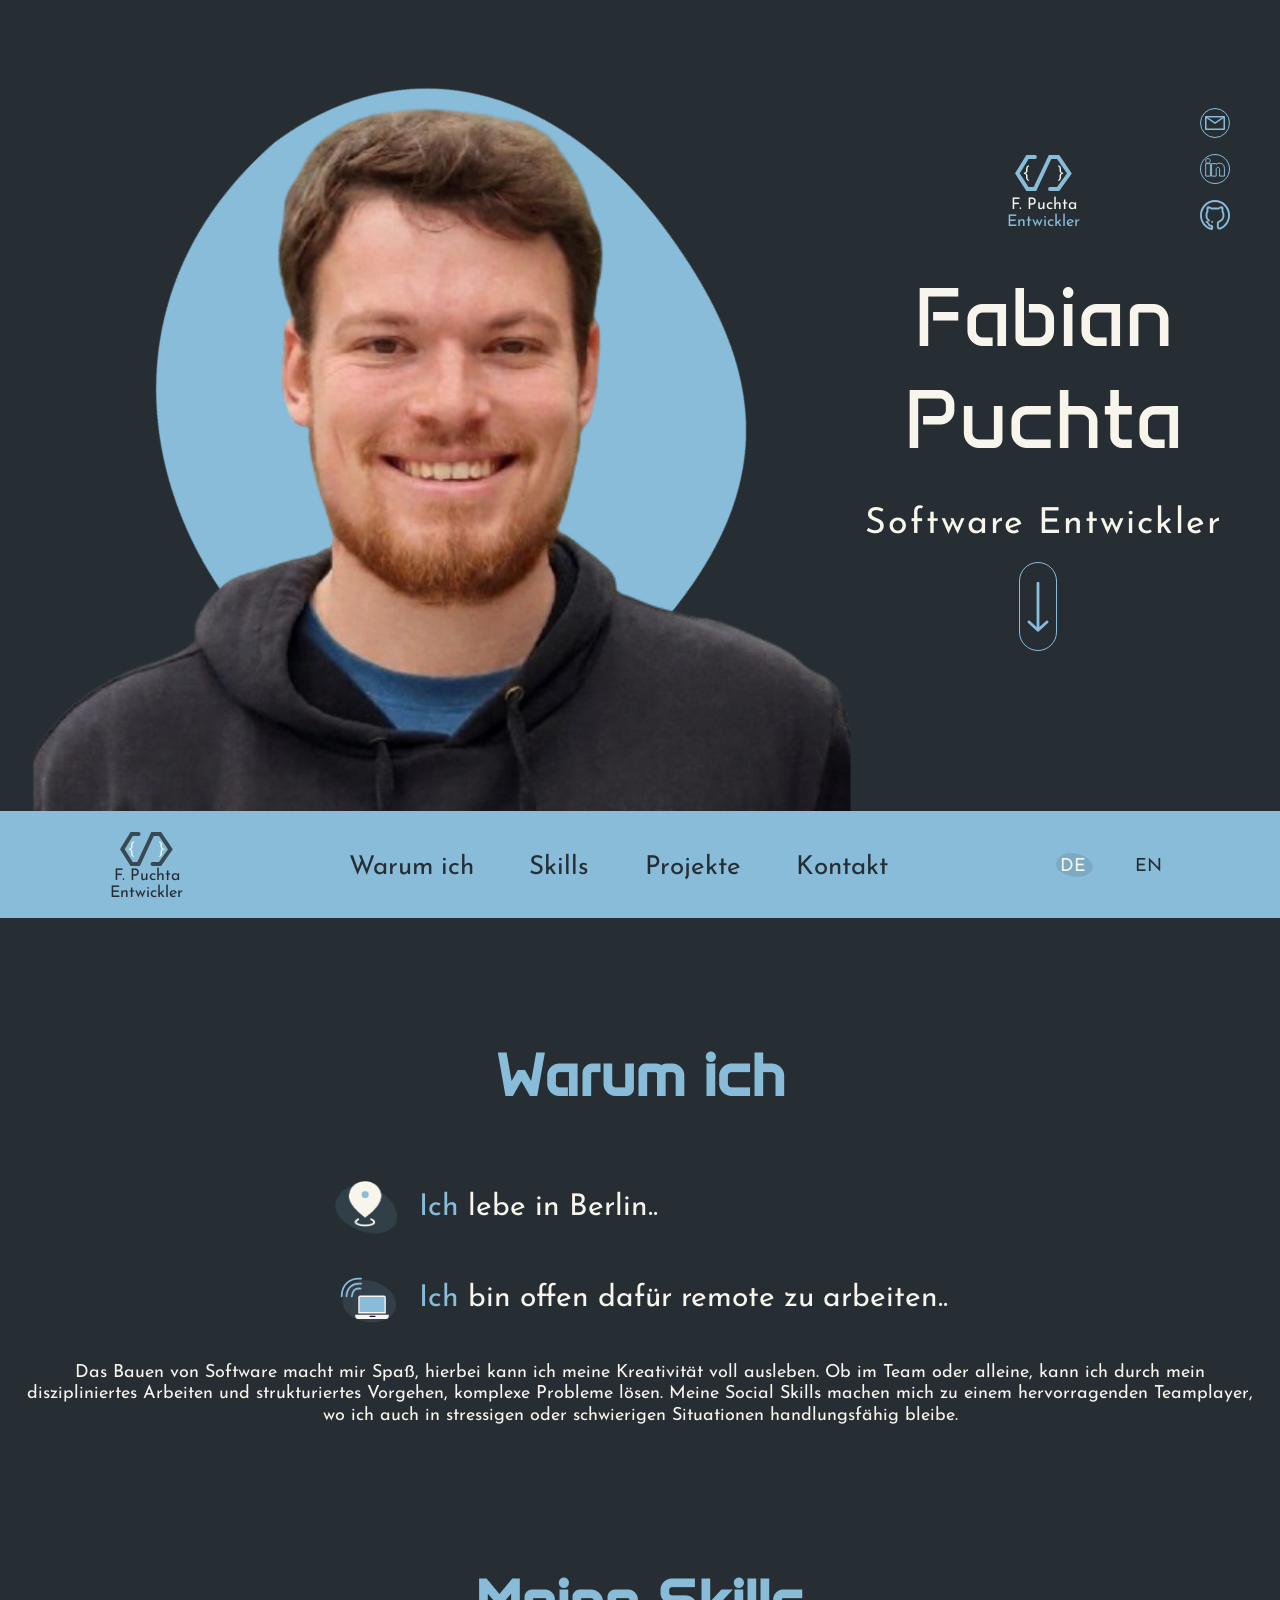
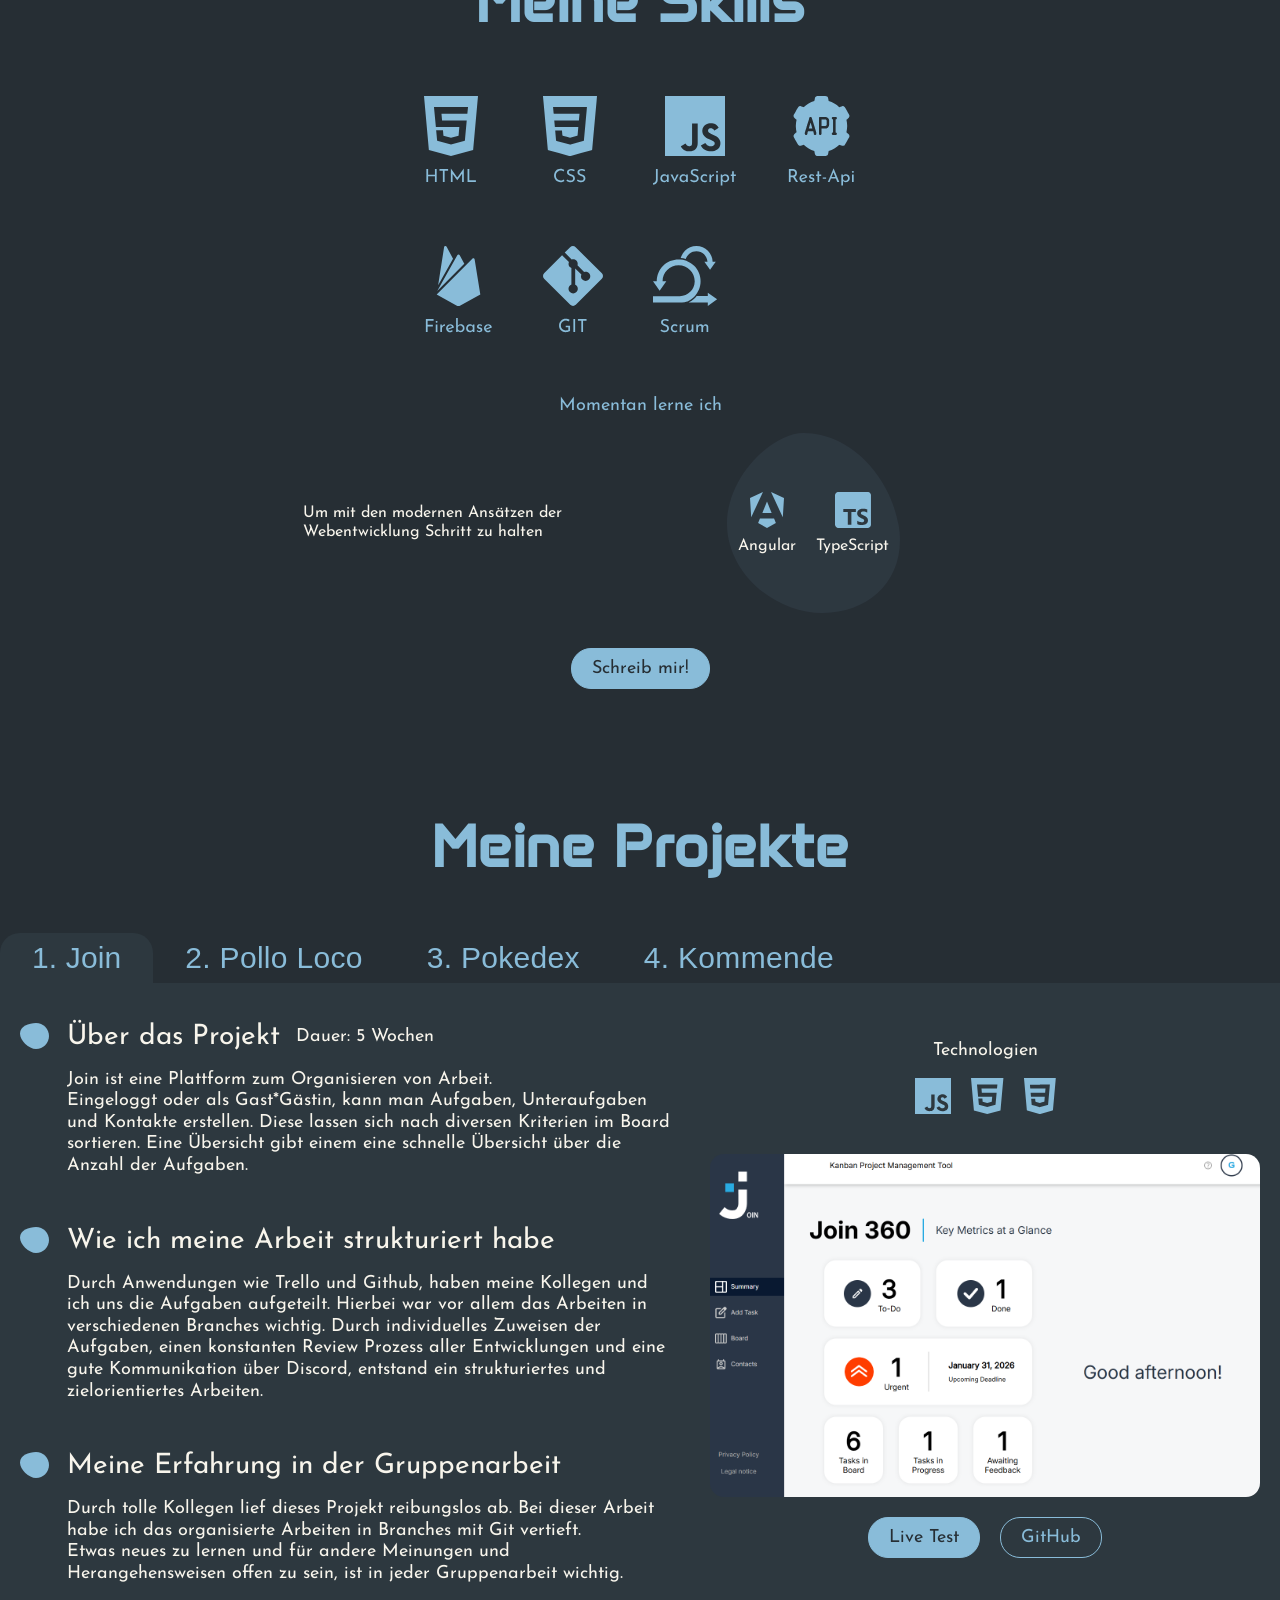
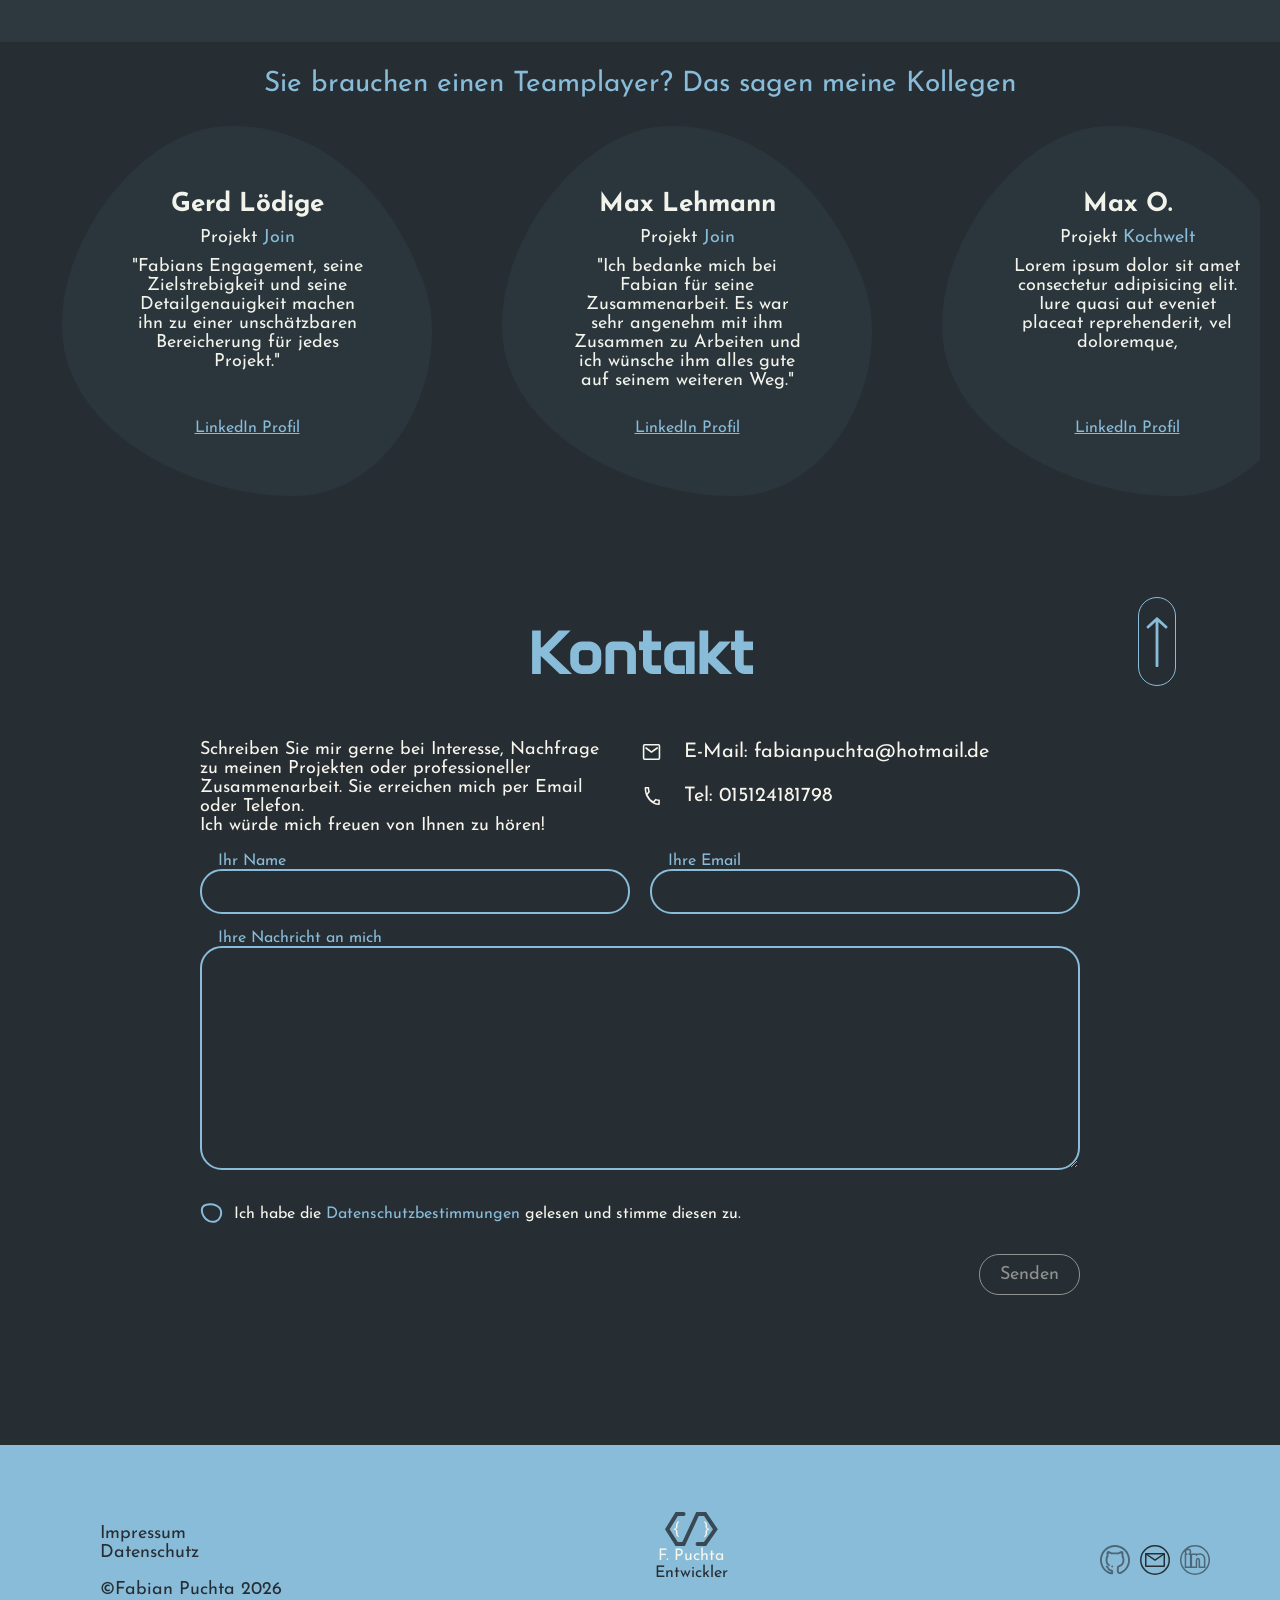
==== index.html @ 05b74f38 "feat: added aria attributes and writings for all html files" ====
<!DOCTYPE html>
<html lang="de">

<head>
    <meta charset="UTF-8">
    <meta name="viewport" content="width=device-width, initial-scale=1.0">
    <title>Mein Portfolio</title>
    <link rel="icon" href="./assets/icons/logo/logoDarkBlue.svg" type="image/x-icon">
    <link rel="stylesheet" href="style.css">
    <link rel="stylesheet" href="./styles/fonts.css">
    <link rel="stylesheet" href="./styles/hero_section.css">
    <link rel="stylesheet" href="./styles/standard.css">
    <link rel="stylesheet" href="./styles/content_section.css">
    <link rel="stylesheet" href="./styles/contact.css">
    <link rel="stylesheet" href="./styles/burger_menu.css">
    <link rel="stylesheet" href="./styles/responsive.css">
</head>

<body>
    <div class="wrapper-hero-section">
        <section id="hero" class="hero">
            <div class="header-resp d-none">
                <div class="logo-hero">
                    <div class="logo-hero-icon">
                        <img src="./assets/icons/logo/logoHover.svg" class="logo-hover" alt="logo icon">
                        <img src="./assets/icons/logo/logoLightBlue.svg" class="logo-default" alt="logo icon">
                    </div>
                    <p class="name">F. Puchta</p>
                    <p>Entwickler</p>
                </div>
                <button onclick="toggleMenu(this)" class="menu-button" aria-label="Navigation menu" aria-expanded="false" aria-controls="nav-menu">
                    <span class="burger-icon">
                        <span class="burger-line burger-line--top"></span>
                        <span class="burger-line burger-line--middle"></span>
                        <span class="burger-line burger-line--bottom"></span>
                    </span>
                </button>
            </div>
            <div class="main-image-container">
                <div class="nav-menu-container" id="nav-menu">
                    <img src="./assets/img/respMenuBck.svg" alt="responsive menu background image">
                    <div class="resp-menu-content">
                        <a href="#aboutSection">Warum ich</a>
                        <a href="#skillSection">Skills</a>
                        <a href="#projectSection">Projekte</a>
                        <a href="#contactSection">Kontakt</a>
                        <div class="navbar-language">
                            <p>DE</p>
                            <a href="./html/english/english_main.html">EN</a>
                        </div>
                    </div>
                </div>
                <img src="./assets/img/heroBackgroundHover.png" class="img-background-hover"
                    alt="background in hover state">
                <img src="./assets/img/heroBackground.png" class="img-background-default"
                    alt="background in default state">
                <img src="./assets/img//profil.png" class="profil-img" alt="photo of fabian puchta">
            </div>
            <div class="info-hero-section">
                <div class="social-media-wrapper">
                    <div class="social-media"></div>
                    <div class="logo-hero">
                        <div class="logo-hero-icon">
                            <img src="./assets/icons/logo/logoHover.svg" class="logo-hover" alt="logo icon">
                            <img src="./assets/icons/logo/logoLightBlue.svg" class="logo-default" alt="logo icon">
                        </div>
                        <p class="name">F. Puchta</p>
                        <p>Entwickler</p>
                    </div>
                    <div class="social-media">
                        <a href="mailto:fabianpuchta@hotmail.de" target="_blank" rel="noopener noreferrer" aria-label="Email contact">
                            <img src="./assets/icons/social_media/emailBlue.svg" class="social-media-default"
                                alt="" aria-hidden="true">
                            <img src="./assets/icons/social_media/mailMediaHover.svg" class="social-media-hover"
                                alt="" aria-hidden="true">
                        </a>
                        <a href="https://www.linkedin.com/in/fabian-puchta-7ba7383b7/" target="_blank"
                            rel="noopener noreferrer" aria-label="LinkedIn profile">
                            <img src="./assets/icons/social_media/linkedIn.svg" class="social-media-default"
                                alt="" aria-hidden="true">
                            <img src="./assets/icons/social_media/linkedInHover.svg" class="social-media-hover"
                                alt="" aria-hidden="true">
                        </a>
                        <a href="https://github.com/FabianP95" target="_blank" rel="noopener noreferrer" aria-label="GitHub profile">
                            <img src="./assets/icons/social_media/github.svg" class="social-media-default"
                                alt="" aria-hidden="true">
                            <img src="./assets/icons/social_media/githubHover.svg" class="social-media-hover"
                                alt="" aria-hidden="true">
                        </a>
                    </div>
                </div>
                <div class="title">
                    <h1>Fabian Puchta</h1>
                    <p>Software Entwickler</p>
                </div>
                <div class="wrapper-arrow-down">
                    <a href="#aboutSection" class="swap-image">
                        <img src="./assets/icons/hero_section/arrowDownHover.svg" class="image-hover"
                            alt="arrow pointing downward in hovered state">
                        <img src="./assets/icons/hero_section/arrowDown.svg" class="image-default"
                            alt="arrow pointing downward">
                    </a>
                </div>
            </div>
        </section>
    </div>
    <div class="wrapper-navbar">
        <nav>
            <div class="navbar-logo">
                <div class="wrapper-logo-footer">
                    <img src="./assets/icons/logo/logoDarkBlue.svg" alt="logo">
                    <p class="name">F. Puchta</p>
                    <span>Entwickler</span>
                </div>
            </div>
            <div class="navbar-menu font-size-26">
                <a href="#aboutSection">Warum ich</a>
                <a href="#skillSection">Skills</a>
                <a href="#projectSection">Projekte</a>
                <a href="#contactSection">Kontakt</a>
            </div>
            <div class="navbar-language">
                <p>DE</p>
                <a href="./html/english/english_main.html">EN</a>
            </div>
        </nav>
    </div>
    <div class="content-wrapper">
        <section id="aboutSection" class="sub-section mrg-tp-section">
            <h2 class="content-headlines">Warum ich</h2>
            <div class="content-section-body">
                <div class="content-about-left">
                    <div class="info-left">
                        <img class="location-icon" src="./assets/icons/about_me/locationIcon.png" alt="location pin">
                        <img class="resp-location-icon" src="./assets/icons/about_me/locationResp.svg"
                            alt="location pin">
                        <p class="font-size-30">
                            <span class="color-writing-blue">Ich</span> lebe in Berlin..
                        </p>
                    </div>
                    <div class="info-left">
                        <img src="./assets/icons/about_me/remote.svg" alt=" laptop with wifi signal">
                        <p class="font-size-30">
                            <span class="color-writing-blue">Ich</span> bin offen dafür remote zu arbeiten..
                        </p>
                    </div>
                </div>
                <div class="content-about-right">
                    <p class="font-size-18 line-height">Das Bauen von Software macht mir Spaß, hierbei kann ich meine
                        Kreativität voll ausleben.
                        Ob im Team oder alleine, kann ich durch mein diszipliniertes Arbeiten und strukturiertes
                        Vorgehen, komplexe Probleme lösen.
                        Meine Social Skills machen mich zu einem hervorragenden Teamplayer, wo ich auch in stressigen
                        oder
                        schwierigen Situationen handlungsfähig bleibe.
                    </p>
                    <div class="write-me-btn">
                        <a href="#contactSection" class="btn font-size-18">Schreib mir</a>
                    </div>
                </div>
            </div>
        </section>
        <section id="skillSection" class="sub-section mrg-tp-section">
            <h2 class="content-headlines">Meine Skills</h2>
            <div class="content-section-body">
                <div class="content-skills-left">
                    <img class="skill-icon-big" src="./assets/icons/skills/htmlBig.svg" alt="icon for html">
                    <img class="skill-icon-big" src="./assets/icons/skills/cssBig.svg" alt="icon for css">
                    <img class="skill-icon-big" src="./assets/icons/skills/jsBig.svg" alt="icon for java script">
                    <img class="skill-icon-big" src="./assets/icons/skills/apiBig.svg" alt="icon for an API">
                    <img class="skill-icon-big" src="./assets/icons/skills/firebaseBig.svg"
                        alt="icon for firebase storage">
                    <img class="skill-icon-big" src="./assets/icons/skills/gitBig.svg" alt="icon for gitHub">
                    <img class="skill-icon-big" src="./assets/icons/skills/scrumBig.svg" alt="icon for scrum">
                    <img class="skill-icon-small" src="./assets/icons/skills/htmlSmall.svg" alt="icon for html">
                    <img class="skill-icon-small" src="./assets/icons/skills/cssSmall.svg" alt="icon for css">
                    <img class="skill-icon-small" src="./assets/icons/skills/jsSmall.svg" alt="icon for java script">
                    <img class="skill-icon-small" src="./assets/icons/skills/apiSmall.svg" alt="icon for an API">
                    <img class="skill-icon-small" src="./assets/icons/skills/firebaseSmall.svg"
                        alt="icon for firebase storage">
                    <img class="skill-icon-small" src="./assets/icons/skills/gitSmall.svg" alt="icon for gitHub">
                    <img class="skill-icon-small" src="./assets/icons/skills/scrumSmall.svg" alt="icon for scrum">
                </div>
                <div class="content-skills-right">
                    <p class="font-size-18">Momentan lerne ich</p>
                    <div class="skills-learning">
                        <div class="new-skill">
                            <img src="./assets/icons/skills/angularSmall.svg" alt="icon for an angular">
                            <p>Angular</p>
                        </div>
                        <div class="new-skill">
                            <img src="./assets/icons/skills/typeScriptSmall.svg" alt="icon for an typescript">
                            <p>TypeScript</p>
                        </div>
                    </div>
                    <p>Um mit den modernen Ansätzen der Webentwicklung Schritt zu halten
                    </p>
                </div>
                <div class="content-skills-resp">
                    <p class="font-size-18 color-writing-blue">Momentan lerne ich</p>
                    <div class="content-writing-resp">
                        <p class="div-space line-height">Um mit den modernen Ansätzen der Webentwicklung Schritt zu
                            halten</p>
                        <div class="div-space skills-icons-resp">
                            <div class="new-skill">
                                <img src="./assets/icons/skills/angularSmall.svg" alt="icon for an angular">
                                <p>Angular</p>
                            </div>
                            <div class="new-skill">
                                <img src="./assets/icons/skills/typeScriptSmall.svg" alt="icon for an typescript">
                                <p>TypeScript</p>
                            </div>
                        </div>
                    </div>
                </div>
                <div class="write-me-btn-resp">
                    <a href="#contactSection" class="btn-live font-size-18">Schreib mir!</a>
                </div>
            </div>
        </section>
    </div>
    <section id="projectSection" class="sub-section mrg-tp-section">
        <h2 class="content-headlines">Meine Projekte</h2>
        <nav class="nav-projects" role="tablist">
            <button class="tab active" role="tab" id="tab-join" aria-selected="true" aria-controls="panel-join" tabindex="0"><span class="color-writing-blue font-size-30 desktop-content">1.
                    Join</span>
                <span class="color-writing-blue font-size-30 resp-content">1. Projekt</span>
            </button>
            <button class="tab color-writing-blue font-size-30" role="tab" id="tab-pollo" aria-selected="false" aria-controls="panel-pollo" tabindex="-1"><span
                    class="color-writing-blue font-size-30 desktop-content">2. Pollo Loco</span>
                <span class="color-writing-blue font-size-30 resp-content">2. Projekt</span>
            </button>
            <button class="tab color-writing-blue font-size-30" role="tab" id="tab-pokedex" aria-selected="false" aria-controls="panel-pokedex" tabindex="-1"><span
                    class="color-writing-blue font-size-30 desktop-content">3. Pokedex</span>
                <span class="color-writing-blue font-size-30 resp-content">3. Projekt</span>
            </button>
            <button class="tab color-writing-blue font-size-30" role="tab" id="tab-future" aria-selected="false" aria-controls="panel-future" tabindex="-1"><span
                    class="color-writing-blue font-size-30 desktop-content">4. Kommende</span>
                <span class="color-writing-blue font-size-30 resp-content">4. Projekt</span>
            </button>
        </nav>
        <div id="projectsContainer" class="card">
            <div class="content-wrapper-projects">
                <div class="panel active" data-panel="0" role="tabpanel" id="panel-join" aria-labelledby="tab-join" aria-hidden="false">
                    <div class="project-btns-resp">
                        <a href="" class="btn-live" target="_blank" rel="noopener noreferrer">Live Test</a>
                        <a href="https://github.com/FabianP95/Join" class="btn" target="_blank"
                            rel="noopener noreferrer">GitHub</a>
                    </div>
                    <div class="pr-card-left">
                        <div class="pr-section">
                            <img src="./assets/icons/bulletPoint.svg" alt="bulletpoint graphic">
                            <div>
                                <h3 class="pr-title">
                                    Über das Projekt
                                    <span class="font-size-18 pr-duration">Dauer: 5 Wochen</span>
                                </h3>
                                <p class="font-size-18 line-height">
                                    Join ist eine Plattform zum Organisieren von Arbeit.<br>
                                    Eingeloggt oder als Gast*Gästin, kann man Aufgaben, Unteraufgaben und Kontakte
                                    erstellen. Diese lassen sich nach diversen Kriterien im Board sortieren.
                                    Eine Übersicht gibt einem eine schnelle Übersicht über die Anzahl der Aufgaben.
                                </p>
                            </div>
                        </div>
                        <div class="pr-section">
                            <img src="./assets/icons/bulletPoint.svg" alt="bulletpoint graphic">
                            <div>
                                <h3 class="pr-title">Wie ich meine Arbeit strukturiert habe</h3>
                                <p class="font-size-18 line-height">
                                    Durch Anwendungen wie Trello und Github, haben meine Kollegen und ich uns die
                                    Aufgaben aufgeteilt. Hierbei war vor allem das Arbeiten
                                    in verschiedenen Branches wichtig. Durch individuelles Zuweisen der Aufgaben, einen
                                    konstanten Review Prozess aller Entwicklungen und eine gute Kommunikation über
                                    Discord,
                                    entstand ein strukturiertes und zielorientiertes Arbeiten.
                                </p>
                            </div>
                        </div>
                        <div class="pr-section">
                            <img src="./assets/icons/bulletPoint.svg" alt="bulletpoint graphic">
                            <div>
                                <h3 class="pr-title">Meine Erfahrung in der Gruppenarbeit</h3>
                                <p class="font-size-18 line-height">
                                    Durch tolle Kollegen lief dieses Projekt reibungslos ab. Bei dieser Arbeit habe ich
                                    das organisierte Arbeiten in Branches mit Git vertieft. <br>
                                    Etwas neues zu lernen und für andere Meinungen und Herangehensweisen offen zu sein,
                                    ist in jeder Gruppenarbeit wichtig.
                                </p>
                            </div>
                        </div>
                    </div>
                    <div class="pr-right ">
                        <div class="sub-section pr-tech">
                            <p class="font-size-18">Technologien</p>
                            <div class="tech-icon-row">
                                <img src="./assets/icons/skills/jsSmall.svg" alt="javascript icon">
                                <img src="./assets/icons/skills/htmlSmall.svg" alt="html icon">
                                <img src="./assets/icons/skills/cssSmall.svg" alt="css icon">
                            </div>
                        </div>
                        <div class="pr-section">
                            <div class="pr-header-resp">
                                <h3 class="pr-title-resp">Join</h3>
                                <p>Technologien: HTML, CSS, JavaScript</p>
                                <p>Dauer: 5 Wochen</p>
                            </div>
                        </div>
                        <div class="screenshot-project">
                            <img src="./assets/img/joinScreen.png" alt="screenshot of the project 'join'">
                        </div>
                        <div class="project-btns">
                            <a href="" class="btn-live" target="_blank" rel="noopener noreferrer">Live Test</a>
                            <a href="https://github.com/FabianP95/Join" class="btn" target="_blank"
                                rel="noopener noreferrer">GitHub</a>
                        </div>
                    </div>
                </div>
                <div class="panel" data-panel="1" role="tabpanel" id="panel-pollo" aria-labelledby="tab-pollo" aria-hidden="true">
                    <div class="project-btns-resp">
                        <a href="" class="btn-live" target="_blank" rel="noopener noreferrer">Live Test</a>
                        <a href="https://github.com/FabianP95/el_pollo_loco" target="_blank" rel="noopener noreferrer"
                            class="btn">GitHub</a>
                    </div>
                    <div class="pr-card-left">
                        <div class="pr-section">
                            <img src="./assets/icons/bulletPoint.svg" alt="bulletpoint graphic">
                            <div>
                                <h3 class="pr-title">
                                    Über das Projekt
                                    <span class="font-size-18 pr-duration">Dauer: 3 Wochen</span>
                                </h3>
                                <p class="font-size-18 line-height">
                                    Ein klassisches Jump&Run Spiel.<br>
                                    Hierbei steuert man Pepe, kann Münzen und Flaschen einsammeln um Hühner zu
                                    bekämpfen.
                                    Am Ende des Levels wartet der Endboss auf einen.
                                </p>
                            </div>
                        </div>
                        <div class="pr-section">
                            <img src="./assets/icons/bulletPoint.svg" alt="bulletpoint graphic">
                            <div>
                                <h3 class="pr-title">Wie habe ich meine Arbeit organisiert</h3>
                                <p class="font-size-18 line-height">
                                    Durch eine überlegte Herangehensweise und das Unterteilen des Projekts nach
                                    einzelnen Bereichen, im Zusammenspiel mit aussagekräftigen Commits,
                                    gelang die Fertigstellung dieses Projekts.
                                </p>
                            </div>
                        </div>
                        <div class="pr-section">
                            <img src="./assets/icons/bulletPoint.svg" alt="bulletpoint graphic">
                            <div>
                                <h3 class="pr-title">Was habe ich gelernt</h3>
                                <p class="font-size-18 line-height">
                                    Die Neuheiten hierbei waren das Objekt orientierte Arbeiten mit Klassen in
                                    JavaScript und die Darstellung von Graphiken auf einem HTML Canvas.<br>
                                    Auch das umfängliche Arbeiten mit Intervallen war hierbei ein Fokus.
                                </p>
                            </div>
                        </div>
                    </div>
                    <div class="pr-right ">
                        <div class="sub-section pr-tech">
                            <p class="font-size-18">Technologien</p>
                            <div class="tech-icon-row">
                                <img src="./assets/icons/skills/htmlSmall.svg" alt="html icon">
                                <img src="./assets/icons/skills/jsSmall.svg" alt="javascript icon">
                                <img src="./assets/icons/skills/cssSmall.svg" alt="css icon">
                            </div>
                        </div>
                        <div class="pr-section">
                            <div class="pr-header-resp">
                                <h3 class="pr-title-resp">Pollo Loco</h3>
                                <p>Technologien: HTML, CSS, JavaScript</p>
                                <p>Dauer: 3 Wochen</p>
                            </div>
                        </div>
                        <div class="screenshot-project">
                            <img src="./assets/img/polloScreen.png" alt="screenshot of the project 'el pollo loco'">
                        </div>
                        <div class="project-btns">
                            <a href="" class="btn-live" target="_blank" rel="noopener noreferrer">Live Test</a>
                            <a href="https://github.com/FabianP95/el_pollo_loco" target="_blank"
                                rel="noopener noreferrer" class="btn">GitHub</a>
                        </div>
                    </div>
                </div>
                <div class="panel" data-panel="2" role="tabpanel" id="panel-pokedex" aria-labelledby="tab-pokedex" aria-hidden="true">
                    <div class="project-btns-resp">
                        <a href="" class="btn-live" target="_blank" rel="noopener noreferrer">Live Test</a>
                        <a href="https://github.com/FabianP95/pokedex" class="btn" target="_blank"
                            rel="noopener noreferrer">GitHub</a>
                    </div>
                    <div class="pr-card-left">
                        <div class="pr-section">
                            <img src="./assets/icons/bulletPoint.svg" alt="bulletpoint graphic">
                            <div>
                                <h3 class="pr-title">
                                    Über das Projekt
                                    <span class="font-size-18 pr-duration">Dauer: 4 Wochen</span>
                                </h3>
                                <p class="font-size-18 line-height">
                                    Pokedex ist die Darstellung aller Pokemon, nach der bekannten Vorlage aus den
                                    Spielen.<br>
                                    Hierbei werden die Pokemon mit Bild und verschiedenen Werten, sortiert nach ihrer
                                    Nummer, anhand einer Karte angezeigt.
                                    Dabei erlangt der Nutzer eine umfassende Übersicht zu jedem Pokemon.
                                </p>
                            </div>
                        </div>
                        <div class="pr-section">
                            <img src="./assets/icons/bulletPoint.svg" alt="bulletpoint graphic">
                            <div>
                                <h3 class="pr-title">Wie habe ich meine Arbeit organisiert</h3>
                                <p class="font-size-18 line-height">
                                    Mit Trello gelang mir hierbei die erfolgreiche Umsetzung dieses Projekts.
                                </p>
                            </div>
                        </div>
                        <div class="pr-section">
                            <img src="./assets/icons/bulletPoint.svg" alt="bulletpoint graphic">
                            <div>
                                <h3 class="pr-title">Was habe ich gelernt</h3>
                                <p class="font-size-18 line-height">
                                    Gelernt habe ich bei diesem Projekt den Umgang mit APIs und JSON Objekten.<br>
                                    Vertieft wurde zudem das Nutzen von HTML Templates zur Darstellung der Pokemon.
                                </p>
                            </div>
                        </div>
                    </div>
                    <div class="pr-right ">
                        <div class="sub-section pr-tech">
                            <p class="font-size-18">Technologien</p>
                            <div class="tech-icon-row">
                                <img src="./assets/icons/skills/htmlSmall.svg" alt="html icon">
                                <img src="./assets/icons/skills/cssSmall.svg" alt="css icon">
                                <img src="./assets/icons/skills/jsSmall.svg" alt="javascript icon">
                            </div>
                        </div>
                        <div class="pr-section">
                            <div class="pr-header-resp">
                                <h3 class="pr-title-resp">Pokedex</h3>
                                <p>Technologien: Firebase, CSS, JavaScript, HTML</p>
                                <p>Dauer: 4 Wochen</p>
                            </div>
                        </div>
                        <div class="screenshot-project">
                            <img src="./assets/img/pokeScreen.png" alt="screenshot of the project 'el pollo loco'">
                        </div>
                        <div class="project-btns">
                            <a href="" class="btn-live" target="_blank" rel="noopener noreferrer">Live Test</a>
                            <a href="https://github.com/FabianP95/pokedex" class="btn" target="_blank"
                                rel="noopener noreferrer">GitHub</a>
                        </div>
                    </div>
                </div>
                <div class="panel" data-panel="3" role="tabpanel" id="panel-future" aria-labelledby="tab-future" aria-hidden="true">
                    <div class="pr-card-left">
                        <div class="pr-section">
                            <img src="./assets/icons/bulletPoint.svg" alt="bulletpoint graphic">
                            <div>
                                <h3 class="pr-title">
                                    Über das Projekt
                                </h3>
                                <p class="font-size-18 line-height">
                                    In kommenden Projekten möchte ich meine Fähigkeiten in der Softwareentwicklung
                                    erweitern. Hierbei liegt mein Fokus auf dem Arbeiten und Entwickeln
                                    mit Angular und TypeScript.
                                </p>
                            </div>
                        </div>
                    </div>
                    <div class="pr-right ">
                        <div class="sub-section pr-tech">
                            <p class="font-size-18">Technologien</p>
                            <div class="tech-icon-row">
                                <img src="./assets/icons/skills/typeScriptSmall.svg" alt="typescript icon">
                                <img src="./assets/icons/skills/angularSmall.svg" alt="angular icon">
                            </div>
                        </div>
                        <div class="pr-section">
                            <div class="pr-header-resp">
                                <h3 class="pr-title-resp">Kommendes Projekt</h3>
                                <p>Technologien: TypeScript, Angular, HTML, CSS, JavaScript</p>
                            </div>
                        </div>
                        <div class="future-project">
                            <span>Demnächst...</span>
                        </div>
                    </div>
                </div>
            </div>
        </div>
    </section>
    <section class="sub-section mrg-tp-section content-wrapper">
        <div>
            <p class="team-title">Sie brauchen einen Teamplayer?<span class="team-title-sub"> Das sagen meine
                    Kollegen</span></p>
        </div>
        <div class="quote-section">
            <article class="single-quote">
                <h4 class="font-size-26 margin-team">Gerd Lödige</h4>
                <p class="font-size-18 margin-team">Projekt <span class="color-writing-blue font-size-18 ">Join</span>
                </p>
                <p class="font-size-18 margin-team">"Fabians Engagement, seine Zielstrebigkeit und seine
                    Detailgenauigkeit machen ihn zu einer unschätzbaren Bereicherung für jedes Projekt."</p>
                <a class="single-link margin-team-link" href="https://www.linkedin.com/in/gerd-l%C3%B6dige-4a08802a9/"
                    target="_blank" rel="noopener noreferrer">LinkedIn Profil</a>
            </article>
            <article class="single-quote">
                <h4 class="font-size-26 margin-team">Max Lehmann</h4>
                <p class="font-size-18 margin-team">Projekt <span class="color-writing-blue font-size-18 ">Join</span>
                </p>
                <p class="font-size-18 margin-team">"Ich bedanke mich bei Fabian für seine Zusammenarbeit. Es war sehr
                    angenehm mit ihm Zusammen zu Arbeiten und ich wünsche ihm alles gute auf seinem weiteren Weg."</p>
                <a class="single-link margin-team-link" href="#" target="_blank" rel="noopener noreferrer">LinkedIn
                    Profil</a>
            </article>
            <article class="single-quote">
                <h4 class="font-size-26 margin-team">Max O.</h4>
                <p class="font-size-18 margin-team">Projekt <span
                        class="color-writing-blue font-size-18">Kochwelt</span>
                </p>
                <p class="font-size-18 margin-team">Lorem ipsum dolor sit amet consectetur adipisicing elit. Iure
                    quasi
                    aut eveniet placeat
                    reprehenderit,
                    vel doloremque, </p>
                <a class="single-link margin-team-link" href="#" target="_blank" rel="noopener noreferrer">LinkedIn
                    Profil</a>
            </article>
        </div>
    </section>
    <section id="contactSection" class="contact-section">
        <div class="sub-section mrg-tp-section">
            <h2 class="content-headlines">Kontakt</h2>
            <div class="content-contact-body">
                <p class="content-contact-left font-size-18">
                    Schreiben Sie mir gerne bei Interesse, Nachfrage zu meinen Projekten oder professioneller
                    Zusammenarbeit.
                    Sie erreichen mich per Email oder Telefon.<br>
                    Ich würde mich freuen von Ihnen zu hören!
                </p>
                <div class="content-contact-right">
                    <a class="contact-section-mail font-size-20" href="mailto:fabianpuchta@hotmail.de">E-Mail:
                        fabianpuchta@hotmail.de</a>
                    <p class="contact-section-phone font-size-20">Tel: 015124181798</p>
                </div>
            </div>
            <div class="form-wrapper">
                <form id="form">
                    <div class="row-name-mail">
                        <div id="nameContainer" class="input-wrapper">
                            <label for="formName" id="formLabelName">Ihr Name <span class="error-message d-none">ist
                                    erforderlich
                                </span></label>
                            <div class="input-field">
                                <input type="text" name="name" id="formName" aria-required="true" aria-describedby="formNameError">
                            </div>
                            <span id="formNameError" class="error-message d-none">ist erforderlich</span>
                        </div>
                        <div id="mailContainer" class="input-wrapper">
                            <label for="formMail" id="formLabelMail">Ihre Email<span class="error-message d-none"> ist
                                    erforderlich
                                </span></label>
                            <div class="input-field">
                                <input type="email" name="mail" id="formMail" aria-required="true" aria-describedby="formMailError">
                            </div>
                            <span id="formMailError" class="error-message d-none">ist erforderlich</span>
                        </div>
                    </div>
                    <div id="messageContainer" class="input-wrapper width-100">
                        <label for="formMessage" id="formLabelMessage">Ihre Nachricht an mich <span
                                class=" error-message d-none">ist
                                erforderlich</span></label>
                        <div class="input-field">
                            <textarea name="message" id="formMessage" rows="10" aria-required="true" aria-describedby="formMessageError"></textarea>
                        </div>
                        <span id="formMessageError" class="error-message d-none">ist erforderlich</span>
                    </div>
                    <div class="contact-accept-section">
                        <div>
                            <div class="accept-policy-wrapper">
                                <label for="accept" class="checkbox-wrapper" id="checkbox">
                                    <input onchange="setPrivacySwitch()" class="d-none" type="checkbox" id="accept"
                                        value="accepted" aria-required="true" aria-describedby="errorPolicy">
                                    <div class="checkbox-icon">
                                        <img src="./assets/icons/contact/checkBox.svg" class="icon-default"
                                            alt="checkbox icon in default state" aria-hidden="true">
                                        <img src="./assets/icons/contact/checkBoxHover.svg" class="icon-hover d-none"
                                            alt="checkbox icon in hover state" aria-hidden="true">
                                        <img src="./assets/icons/contact/checkBoxChecked.svg" class="icon-checked d-none"
                                            alt="checkbox icon in accepted state" aria-hidden="true">
                                    </div>
                                    <div class="checkbox-error d-none">
                                        <img src="./assets/icons/contact/checkBoxMissing.svg" class="icon-error"
                                            alt="checkbox icon in missing state" aria-hidden="true">
                                    </div>
                                </label>
                                <p id="acceptPolicyText">Ich habe die <a
                                        href="./html/german/datenschutz.html">Datenschutzbestimmungen
                                    </a> gelesen und stimme diesen zu.</p>
                            </div>
                            <span class="error-message vis-hidden" id="errorPolicy">Akzeptieren der Datenschutzbestimmung
                                erforderlich.</span>
                        </div>
                    </div>
                    <div class="send-btn-pos">
                        <button class="btn-disabled" type="submit" id="sendBtn" disabled aria-disabled="true">Senden</button>
                    </div>
                </form>
                <div class="response-window" id="responseContainer" role="alert" aria-live="polite" aria-hidden="true">
                    <div class="response-content">
                        <p id="responseMessage">Ihre Nachricht wurde erfolgreich an mich geschickt. Vielen Dank!</p>
                    </div>
                </div>
            </div>
        </div>
        <aside class="wrapper-arrow-up">
            <a href="#hero" class="swap-image">
                <img src="./assets/icons/hero_section/arrowUpHover.svg" class="image-hover"
                    alt="arrow pointing upward in hovered state">
                <img src="./assets/icons/hero_section/arrowUp.svg" class="image-default" alt="arrow pointing upward">
            </a>
        </aside>
    </section>
    <footer class="wrapper-footer">
        <div class="content-wrapper-footer">
            <div class="footer-legal">
                <a href="./html/german/impressum.html">Impressum</a>
                <a href="./html/german/datenschutz.html">Datenschutz</a>
                <p>&copy;Fabian Puchta 2026</p>
            </div>
            <div class="wrapper-logo-footer">
                <img src="./assets/icons/logo/logoDarkBlue.svg" alt="logo">
                <p class="name">F. Puchta</p>
                <span>Entwickler</span>
            </div>
            <div class="wrapper-social-media-footer">
                <a href="https://github.com/FabianP95" target="_blank" rel="noopener noreferrer" class="swap-image" aria-label="GitHub profile">
                    <img src="./assets/icons/contact/githubFooter.svg" alt="" class="image-default" aria-hidden="true">
                    <img src="./assets/icons/contact/gitHoverFooter.svg" class="image-hover"
                        alt="" aria-hidden="true">
                </a>
                <a href="mailto:fabianpuchta@hotmail.de" target="_blank" rel="noopener noreferrer" class="swap-image" aria-label="Email contact">
                    <img src="./assets/icons/contact/mailFooter.svg" alt="" class="image-default" aria-hidden="true">
                    <img src="./assets/icons/contact/mailHoverFooter.svg" class="image-hover"
                        alt="" aria-hidden="true">
                </a>
                <a href="https://www.linkedin.com/in/fabian-puchta-7ba7383b7/" target="_blank" rel="noopener noreferrer"
                    class="swap-image" aria-label="LinkedIn profile">
                    <img src="./assets/icons/contact/linkedInFooter.svg" alt="" class="image-default" aria-hidden="true">
                    <img src="./assets/icons/contact/linkedInHoverFooter.svg" class="image-hover"
                        alt="" aria-hidden="true">
                </a>
            </div>
        </div>
    </footer>

</body>
<script src="./script.js"></script>
<script src="./scripts/mail.js"></script>


</html>
---- style.css ----
.font-size-18 {
    font-size: 18px;
}

.font-size-26 {
    font-size: 26px;
}

.font-size-20 {
    font-size: 20px;
}

.btn {
    cursor: pointer;
    border-radius: 20px;
    border: 1px solid;
    border-color: #89bcd9;
    background-color: transparent;
    color: #89bcd9;
    padding: 10px 20px;
    font-size: 18px;
    font-family: 'Josefin', sans-serif;
}

.btn:hover {
    background-color: #3f454a;
}

.btn-disabled {
    cursor: context-menu;
    border-radius: 20px;
    border: 1px solid;
    border-color: #8f9290;
    background-color: transparent;
    color: #8f9290;
    padding: 10px 20px;
    font-size: 18px;
    font-family: 'Josefin', sans-serif;
    cursor: context-menu;
}

.btn-live {
    font-family: 'Josefin', sans-serif;
    cursor: pointer;
    border-radius: 20px;
    border: 1px solid;
    background-color: #89bcd9;
    border-color: #89bcd9;
    color: #262e34;
    padding: 10px 20px;
    font-size: 18px;
}

.width-100 {
    width: 100%;
}

.btn-live:hover {
    background-color: #F8F5EC;
    border-color: #F8F5EC;
}

.wrapper-footer {
    background-color: #89BCD9;
    margin-top: 150px;
}

.content-wrapper-footer {
    max-width: 1440px;
    height: 200px;
    margin: 0 auto;
    display: flex;
    align-items: center;
    justify-content: space-between;
    padding: 0 100px;
}

.wrapper-social-media-footer {
    display: flex;
    gap: 40px;
}

.footer-legal {
    padding-top: 50px;
    display: flex;
    flex-direction: column;
    font-size: 18px;
}

.footer-legal a,
.footer-legal p {
    color: #262E34;
}

.footer-legal a:hover {
    color: #F8F5EC;
}

.wrapper-logo-footer {
    display: flex;
    flex-direction: column;
    justify-content: end;
    align-items: center;
    gap: 1px;
}

.wrapper-logo-footer span {
    color: #262E34;
    margin: 0;
}

.wrapper-logo-footer p {
    margin: 0;
}

.mrg-tp-section {
    margin-top: 70px;
}

section {
    scroll-margin-top: 80px;
}
---- styles/fonts.css ----
@font-face {
    font-family: 'Anta';
    src: url('../assets/fonts/Anta/Anta-Regular.ttf') format('truetype');
}

@font-face {
    font-family: 'Josefin';
    src: url('../assets/fonts/Josefin_Sans/JosefinSans-VariableFont_wght.ttf') format('truetype');
}
---- styles/hero_section.css ----
.wrapper-hero-section {
    width: 100%;
    z-index: 1;
    display: flex;
    flex-direction: column;
    position: relative;
}

.wrapper-navbar {
    width: 100%;
    z-index: 3;
    display: flex;
    justify-content: center;
    background-color: #89BCD9;
    position: sticky;
    top: 0;
}

h1 {
    text-wrap-mode: nowrap;
    font-size: 88px;
    font-family: 'Anta', sans-serif;
    font-weight: 400;
    margin: 36px 0;
}

.hero {
    display: flex;
    flex-direction: row;
    justify-content: center;
    text-align: center;
    padding: 40px 30px 0 30px;
    margin: 0 auto;
    max-width: 1240px;
    width: 100%;
    max-height: 811px;
    height: 100vh;
    box-sizing: border-box;
}

.info-hero-section {
    margin: 68px 0 0 auto;
    padding-left: 24px;
}

.info-hero-section p {
    font-size: 40px;
    margin: 0;
}

.social-media {
    display: flex;
    flex-direction: column;
    justify-content: end;
    gap: 16px;
    width: 30px;
}

.social-media a {
    position: relative;
    width: 30px;
    height: 30px;
}

.social-media-wrapper {
    display: flex;
    flex-direction: row;
}

.social-media-default,
.social-media-hover {
    position: absolute;
    transition: opacity 0.3s;
    right: 0;
}

.social-media-default {
    opacity: 1;
}

.social-media-hover {
    position: absolute;
    opacity: 0;
}

.social-media a:hover .social-media-default {
    opacity: 0;
}

.social-media a:hover .social-media-hover {
    opacity: 1;
}


.title {
    width: 570px;
}

.title p {
    letter-spacing: 2px;
}

.wrapper-arrow-down {
    display: flex;
    justify-content: center;
    margin-top: 140px;
    margin-right: 50px;
}

.wrapper-arrow-down a {
    cursor: pointer;
}

.swap-image {
    position: relative;
}

.pos-rel {
    position: relative;
}

.image-default,
.image-hover {
    position: absolute;
    inset: 0;
    transition: opacity 0.3s;
}

.image-hover {
    position: absolute;
    inset: 0;
    opacity: 0;
}

.swap-image:hover .image-default {
    opacity: 0;
}

.swap-image:hover .image-hover {
    opacity: 1;
}

.main-image-container .main-image-container {
    width: 100%;
    max-width: 535px;
    position: relative;
    margin: 22px 25px 0 25px;
}

.main-image-container img,
.menu_container_impressum img {
    position: absolute;
    bottom: 0;
    left: 50%;
}

.main-image-default,
.main-image-hover {
    transition: opacity 0.5s;
    transform: translate(-50%, -15%) rotate(-50deg);
    height: 80%;
}

.main-image-hover {
    opacity: 0;
}

.main-image-container:hover .main-image-default {
    opacity: 0;
}

.main-image-container:hover .main-image-hover {
    opacity: 1;
}

.profil-img {
    height: 100%;
    object-fit: cover;
    transform: translate(-50%, 0);
}

.logo-hero {
    flex: 1;
    display: flex;
    flex-direction: column;
    justify-content: end;
    align-items: center;
    gap: 1px;
}

.logo-hero-icon {
    position: relative;
    height: 38px;
    min-width: 70px;
    display: flex;
    justify-content: center;
}

.logo-hero .name {
    font-size: 16px;
    margin: 4px 0 0 0;
    color: #F8F5EC;
}

.logo-hero p {
    font-size: 16px;
    margin: 0;
    color: #89BCD9;
}

.logo-default,
.logo-hover {
    position: absolute;
    transition: opacity 1s;
}

.logo-default {
    opacity: 1;
}

.logo-hover {
    position: absolute;
    opacity: 0;
}

.logo-hero-icon:hover .logo-default {
    opacity: 0;
}

.logo-hero-icon:hover .logo-hover {
    opacity: 1;
}

.title {
    width: 100%;
}

.title p {
    letter-spacing: 2px;
    text-wrap-mode: nowrap;
}

.main-image-container {
    width: 100%;
    max-width: 535px;
    position: relative;
    margin: 22px 25px 0 25px;
}

.main-image-container img {
    position: absolute;
    bottom: 0;
    left: 50%;
}

.img-background-default,
.img-background-hover {
    transition: opacity 1s ease;
    transform: translate(-50%, -15%) rotate(-45deg);
    height: 80%;
}

.img-background-hover {
    opacity: 0;
}

.main-image-container:hover .img-background-default {
    opacity: 0;
}

.main-image-container:hover .img-background-hover {
    opacity: 1;
}

nav {
    display: flex;
    align-items: center;
    max-width: 1440px;
    width: 100%;
}

.navbar-logo {
    display: flex;
    flex-direction: column;
    justify-content: center;
    align-items: center;
    box-sizing: border-box;
    padding: 0 110px;
}

.navbar-logo p {
    color: #262E34;
}

.navbar-menu {
    display: flex;
    flex-direction: row;
    justify-content: space-evenly;
    flex: 1;
    z-index: 1;
}

.navbar-menu a {
    color: #262E34;
    padding: 39px 0 34px 0;
    transition: background-color 0.3s, color 0.3s;
}

.navbar-menu a:hover {
    color: #e7e7e7;
}

.navbar-language {
    display: flex;
    gap: 35px;
    padding: 20px 110px;
    align-items: center;
    justify-content: center;
    font-size: 16px;
}

.navbar-language p {
    cursor: default;
    font-size: 18px;
    background-image: url(../assets/icons/languages/languageBackground.svg);
    background-repeat: no-repeat;
    background-position: center;
    padding: 8px 8px 4px 6px;

}

.navbar-language a {
    color: #262E34;
    font-size: 18px;
    transition: background-color 0.3s, color 0.3s;
    padding: 8px 8px 4px 6px;
}

.navbar-language a:hover {
    color: #F8F5EC;
}

.nav-menu-container {
    position: relative;
    bottom: 0;
    aspect-ratio: 1 / 1;
    z-index: 2;
    opacity: 0;
    transition: opacity 0.6s ease;
}




.resp-menu-content {
    display: flex;
    flex-direction: column;
    justify-content: center;
    gap: 36px;
    position: absolute;
    bottom: 0;
    height: 100%;
    width: 100%;
}

.resp-menu-content a {
    font-size: 22px;
    color: #262E34;
    font-family: 'Josefin', Arial, sans-serif;
}

.resp-menu-content a:hover {
    color: #F8F5EC;
}
---- styles/standard.css ----
html {
    scroll-behavior: smooth;
}

body {
    background-color: #262E34;
    font-family: 'Josefin', sans-serif;
    color: #F8F5EC;
    margin: 0;
}

a {
    text-decoration: none;
}

.d-none{
    display: none;
}
---- styles/content_section.css ----
.content-wrapper {
    max-width: 1440px;
    margin: 0 auto;
    padding: 0 20px;
}

.content-wrapper-projects{
    max-width: 1440px;
    margin: 0 auto;
    padding: 0 20px;
}

.content-headlines {
    font-size: 60px;
    color: #89BCD9;
    font-family: 'Anta', sans-serif;
}

.sub-section {
    display: flex;
    flex-direction: column;
    align-items: center;

}

.content-section-body {
    display: flex;
    flex-direction: row;
    gap: 20px;
    align-items: flex-start;
}

.info-left {
    display: flex;
    align-items: center;
    gap: 20px;
}

.info-left img {
    height: 60px;
    width: 66px;
}

.resp-location-icon {
    display: none;
}

.content-about-left {
    display: flex;
    flex: 1;
    flex-direction: column;
}

.content-about-right {
    display: flex;
    flex-direction: column;
    flex: 1;
    align-items: end;
}

.font-size-30 {
    font-size: 30px;
}

.color-writing-blue {
    color: #89BCD9;
}

.line-height {
    line-height: 120%;
}

.content-skills-left {
    display: grid;
    grid-template-columns: repeat(4, auto);
    justify-content: center;
    gap: 50px;
}

.skill-icon-small {
    display: none;
}

.content-skills-right {
    position: relative;
    width: clamp(280px, 90vw, 290px);
    aspect-ratio: 1 / 1;
    border-radius: 50%;
    display: flex;
    flex-direction: column;
    align-items: center;
    justify-content: center;
    gap: 10px;
    padding: 60px;
    text-align: center;
    overflow: hidden;
}

.skills-learning {
    display: flex;
    gap: 20px;
}

.new-skill {
    display: flex;
    flex-direction: column;
    align-items: center;
    justify-content: space-between;
}

.content-skills-right::before,
.content-skills-right::after {
    content: '';
    position: absolute;
    inset: 0;
    background-repeat: no-repeat;
    background-size: cover;
    background-position: center;
    border-radius: 50%;
    transition: opacity 1s ease;
}

.content-skills-right::before {
    background-image: url('../assets/icons/currently/currently.svg');
    opacity: 1;
}

.content-skills-right::after {
    background-image: url('../assets/icons/currently/currentlyHover.svg');
    opacity: 0;
}

.content-skills-right:hover::before {
    opacity: 0;
}

.content-skills-right:hover::after {
    opacity: 1;
}

.write-me-btn-resp {
    display: none;
}

.content-skills-resp {
    display: none;
    flex-direction: column;
    align-items: center;
    margin-top: 40px;
}

.content-writing-resp {
    display: flex;
    gap: 20px;
    align-items: center;
}

.content-writing-resp p {
    margin: 0;
}

.div-space {
    flex: 1;
}

.skills-icons-resp {
    display: flex;
    position: relative;
    gap: 20px;
    align-items: center;
    justify-content: center;
    background-repeat: no-repeat;
    background-size: contain;
    background-position: center;
    height: 180px;
    width: 100%;
    background-image: url('../assets/icons/currently/currentlyResp.svg');
}

.nav-projects {
    display: flex;
    align-items: flex-start;
    max-width: 1440px;
}

.tab {
    padding: 0.5rem 2rem;
    cursor: pointer;
    background: transparent;
    border: none;
    letter-spacing: 0.01em;
    position: relative;
}

.tab.active {
    color: #F8F5EC;
    background-color: #2d383f;
    border-radius: 20px 20px 0 0
}

.border-radius-0,
.border-radius-1-2,
.border-radius-3 {
    border-radius: 0 0 0 0;
}

.pr-duration {
    display: flex;
}

.pr-tech {
    display: flex;
}

.desktop-content {
    display: flex;
}

.resp-content {
    display: none;
}

.card {
    background-color: #2d383f;
    padding: 2.5rem 0;
    width: 100%;
}

.pr-card-left {
    display: flex;
    flex-direction: column;
    gap: 2rem;

}

.pr-section {
    display: flex;
    gap: 1.1rem;
    align-items: flex-start;
}

.pr-title {
    font-size: 28px;
    margin-bottom: 0.6rem;
    display: flex;
    align-items: center;
    gap: 1rem;
    font-weight: 400;
    margin: 0;
}

.pr-header-resp {
    display: none;
    flex-direction: column;
    gap: 10px;
}

.pr-title-resp {
    font-size: 24px;
    color: #89BCD9;
    font-weight: 400;
    margin: 0 0 1em 0;
}

.pr-right {
    display: flex;
    flex-direction: column;
    gap: 1.25rem;
}

.tech-icon-row {
    display: flex;
    gap: 20px;
    justify-content: center;
}

.project-btns {
    display: flex;
    gap: 20px;
    justify-content: center;
}

.project-btns-resp {
    display: none;
    gap: 20px;
    justify-content: center;
    align-items: flex-end;
}


.screenshot-project {
    width: 100%;
    aspect-ratio: 16/10;
    border-radius: 14px;
    display: flex;
    justify-content: center;
    overflow: hidden;
    position: relative;
}

.panel {
    display: none;
}

.panel.active {
    display: grid;
    grid-template-columns: 1fr 550px;
    gap: 2.5rem;
    align-items: start;
    animation: fadeIn 0.82s ease;
}

@keyframes fadeIn {
    from {
        opacity: 0;
        transform: translateY(6px);
    }

    to {
        opacity: 1;
        transform: translateY(0);
    }
}

.write-me-btn {
    margin: 35px 35px 0 0;
}

.future-project {
    background-color: #F8F5EC;
    width: 100%;
    aspect-ratio: 16/10;
    border-radius: 14px;
    display: flex;
    justify-content: center;
    align-items: center;
    overflow: hidden;
    position: relative;
}

.future-project span {
    font-size: 26px;
    color: #89BCD9;
}

.team-title {
    font-size: 28px;
    color: #89BCD9;
    text-align: center;
}

.quote-section {
    box-sizing: border-box;
    display: flex;
    padding: 0 22px;
    gap: 30px;
    width: 100%;
    justify-content: center;
}

.single-quote {
    position: relative;
    aspect-ratio: 1 / 1;
    display: flex;
    flex-direction: column;
    align-items: center;
    justify-content: center;
    padding: 80px;
    text-align: center;
    height: 250px;
}

.single-quote::before,
.single-quote::after {
    content: '';
    position: absolute;
    background-repeat: no-repeat;
    aspect-ratio: 1 / 1;
    background-size: contain;
    background-position: center;
    transition: opacity 1s ease;
    height: 100%;
    width: 100%;
}

.single-quote::before {
    background-image: url('../assets/icons/references/reference.svg');
    opacity: 1;
}

.single-quote::after {
    background-image: url('../assets/icons//references/referenceHover.svg');
    opacity: 0;
}

.single-quote:hover::before {
    opacity: 0;
}

.single-quote:hover::after {
    opacity: 1;
}


.single-link {
    text-decoration-line: underline;
    color: #89BCD9;
    font-size: 16px;
    cursor: pointer;
    z-index: 2;
}

.margin-team {
    margin: 5px;
}

.margin-team-link {
    margin-top: auto;
}
---- styles/contact.css ----
.contact-section {
    display: flex;
    justify-content: center;
    align-items: center;
    position: relative;
    padding: 0 200px;
    margin-bottom: 20px;
    max-width: 1440px;
    margin: 0 auto;
}

.wrapper-arrow-up {
    display: flex;
    justify-content: center;
    position: absolute;
    right: 142px;
    top: 101px;
}

.wrapper-arrow-up a {
    cursor: pointer;
}

.content-contact-body {
    display: flex;
    flex-direction: row;
    gap: 20px;
    align-items: flex-start;
    justify-content: center;
}


.content-contact-left {
    display: flex;
    width: 50%;
    flex-direction: column;
    margin-top: 0;
}

.content-contact-right {
    display: flex;
    flex-direction: column;
    min-width: 50%;
}

.contact-section-mail {
    color: #F8F5EC;
    display: flex;
    gap: 20px;
    align-items: center;
}

.contact-section-phone {
    display: flex;
    gap: 20px;
    align-items: center;
}


.contact-section-mail::before {
    content: "";
    width: 24px;
    height: 24px;
    background: url("../assets/icons/social_media/emailWhite.svg") center / contain no-repeat;
}

.contact-section-mail:hover::before {
    content: "";
    width: 24px;
    height: 24px;
    background: url("../assets/icons/contact/mailHover.svg") center / contain no-repeat;
}

.contact-section-mail:hover {
    color: #89BCD9;
}

.contact-section-phone::before {
    content: "";
    width: 24px;
    height: 24px;
    background: url("../assets/icons/contact/phone.svg") center / contain no-repeat;
}

.contact-section-phone:hover::before {
    content: "";
    width: 24px;
    height: 24px;
    background: url("../assets/icons/contact/phoneHover.svg") center / contain no-repeat;
}


.contact-section-phone:hover {
    color: #89BCD9;
    cursor: context-menu;
}

.form-wrapper {
    width: 100%;
    position: relative;
}

.row-name-mail {
    gap: 20px;
    display: flex;
    flex-direction: row;
}

.form-wrapper .input-wrapper {
    width: 100%;
    display: flex;
    flex-direction: column;
}

.form-wrapper .input-field {
    position: relative;
    width: 100%;
}

.form-wrapper .input-wrapper label {
    font-size: 16px;
    color: #89BCD9;
    padding-left: 18px;
}

.form-wrapper .input-wrapper input,
.form-wrapper .input-wrapper textarea {
    background-color: transparent;
    margin-bottom: 16px;
    box-sizing: border-box;
    width: 100%;
    border: 2px solid #89BCD9;
    border-radius: 22px;
    padding: 10px 25px;
    color: #F8F5EC;
    font-size: 18px;
}

.form-wrapper .input-wrapper input:focus-visible,
.form-wrapper .input-wrapper textarea:focus-visible {
    outline: none;
    background-color: rgb(49 63 71);
}


.form-wrapper .input-wrapper textarea {
    resize: vertical;
}

.form-wrapper .input-field input,
.form-wrapper .input-field textarea {
    padding-right: 50px;
}

.missing_inputs {
    color: #E44C36 !important;
    border-color: #E44C36 !important;
}

.missing_input_title {
    color: #E44C36 !important;
}

.checkbox-wrapper {
    position: relative;
    width: 24px;
    height: 24px;
    cursor: pointer;
}

.checkbox-wrapper .icon-default {
    display: block;
}

.checkbox-wrapper:hover .icon-default {
    display: none;
}

.checkbox-wrapper:hover .icon-hover {
    display: block;
}

.checkbox-wrapper input:checked~.checkbox-icon .icon-default {
    display: none;
}

.checkbox-wrapper input:checked~.checkbox-icon .icon-hover {
    display: none;
}

.checkbox-wrapper input:checked~.checkbox-icon .icon-checked {
    display: block;
}

.contact-accept-section {
    display: flex;
    align-content: center;
    justify-content: space-between;
}

.accept-policy-wrapper {
    display: flex;
    position: relative;
    font-size: 16px;
    gap: 10px;
    align-items: center;
}

.accept-policy-wrapper a {
    color: #89BCD9;
    text-decoration: none;
    font-size: 16px;
}

.error-message {
    color: #E44C36;
}

.font-color-red {
    color: #E44C36 !important;
}

.border-red {
    border-color: #E44C36 !important;
}

.send-btn-pos {
    display: flex;
    justify-content: flex-end;
}

.send-btn-pos button:disabled {
    border-color: #8F9290 !important;
    color: #8F9290 !important;
    cursor: auto !important;
}

.send-btn-pos button:disabled:hover {
    background-color: transparent;
}

.response-window {
    position: absolute;
    display: flex;
    justify-content: center;
    align-items: center;
    top: 50%;
    left: 50%;
    transform: translate(-50%, -50%);
    width: 70%;
    height: 35%;
    visibility: hidden;
    pointer-events: none;
    background-color: #89bcd9;
    border-radius: 22px;
}

.activeResponse {
    visibility: visible !important;
    pointer-events: auto;
}

.response-content {
    font-size: 20px;
    text-align: center;
    padding: 0 20px;
    line-height: 120%;
    color: #262e34;
}

.vis-hidden {
    visibility: hidden !important;
}
---- styles/burger_menu.css ----
/* Menu Button Styles */
.menu-button {
  background: transparent;
  border: 0;
  width: 32px;
  height: 40px;
  display: grid;
  place-items: center;
  cursor: pointer;
  padding: 0;
  scale: 1.0;
  border-radius: 8px;
  overflow: hidden;
  transition: 0.175s;
  margin-right: 12px;
}

/* Burger Icon Container */
.burger-icon {
  scale: 1.2;
  --gap: 10px;
  --height-bar: 2px;
  --pos-y-top: 0;
  --pos-y-bottom: 0;
  --scale-middle: 1;
  --rotate-top: 0;
  --rotate-bottom: 0;
  width: 25px;
  display: flex;
  flex-direction: column;
  gap: var(--gap);
  cursor: pointer;
  position: relative;
}

/* Burger Lines Base Styles */
.burger-line {
  position: relative;
  height: var(--height-bar);
  width: 100%;
  border-radius: 0.5rem;
  background-color: #f9f9f9;
}

/* Top Line */
.burger-line--top {
  top: var(--pos-y-top);
  transform: rotate(var(--rotate-top));
  transition: top 200ms 100ms, transform 100ms;
}

/* Middle Line */
.burger-line--middle {
  transform: scaleX(var(--scale-middle));
  transition: transform 150ms 100ms;
}

/* Bottom Line */
.burger-line--bottom {
  bottom: var(--pos-y-bottom);
  transform: rotate(var(--rotate-bottom));
  transition: bottom 200ms 100ms, transform 100ms;
}

/* Open State - Top Line */
.burger-icon--open > .burger-line--top {
  transition: top 200ms, transform 200ms 100ms;
}

/* Open State - Bottom Line */
.burger-icon--open .burger-line--bottom {
  transition: bottom 200ms, transform 200ms 100ms;
}

/* Open State - All Lines Transform */
.burger-icon--open {
  --pos-y-top: calc(var(--gap) + var(--height-bar));
  --pos-y-bottom: calc(var(--gap) + var(--height-bar));
  --scale-middle: 0;
  --rotate-top: 45deg;
  --rotate-bottom: -45deg;
}
---- styles/responsive.css ----
@media (max-width: 1450px) {
    .content-section-body {
        display: flex;
        flex-direction: column;
        gap: 0;
        align-items: center;
    }

    .write-me-btn {
        display: none;
    }

    .write-me-btn-resp {
        display: flex;
        margin-top: 35px;
    }

    .content-skills-right {
        display: none;
    }

    .content-skills-resp {
        display: flex;
        padding: 0 13px;
    }

    .content-about-right {
        text-align: center;
    }

    .new-skill p {
        margin-top: 10px;
    }
}

@media (max-width: 1330px) {
    h1 {
        font-size: clamp(2.5rem, -2.23rem + 9.3vw, 5.5rem);
    }

    .title p {
        font-size: clamp(1.5rem, 0.86rem + 1.72vw, 2.5rem);
    }

    h2 {
        font-size: clamp(2rem, 0.86rem + 3.01vw, 3.75rem);
    }

    .hero {
        height: auto;
    }

    .wrapper-arrow-down {
        margin-top: 20px;
    }

    .main-image-container {
        max-width: unset;
        margin: 0;
    }

    .single-quote {
        padding: 60px 80px 60px 80px;
    }

    .quote-section {
        justify-content: flex-start;
        overflow-x: auto;
        scroll-snap-type: x mandatory;
        scrollbar-width: thin;
        scrollbar-color: #89BCD9 transparent;
    }

    .quote-section::-webkit-scrollbar {
        height: 6px;
    }

    .quote-section::-webkit-scrollbar-track {
        background: transparent;
    }

    .quote-section::-webkit-scrollbar-thumb {
        background: #89BCD9;
        border-radius: 999px;
    }

    .quote-section::-webkit-scrollbar-thumb:hover {
        background: #6aaac8;
    }
}


@media (max-width: 1150px) {
    .navbar-language {
        gap: 20px;
        padding: 20px 20px 20px 0;
    }

    .navbar-logo {
        padding: 0 0 0 20px;
    }

    .wrapper-navbar {
        margin-top: 100px;
    }

    .navbar-language a {
        font-size: 18px;
    }

    .nav-menu-content {
        gap: 25px;
        margin-top: 40px;
    }

    section {
        scroll-margin-top: 10px;
    }

    .info-hero-section {
        margin-top: clamp(16px, -171.2px + 20.8vw, 68px);
    }

    .profil-img {
        height: 85%;
        transform: translate(-50%, -15%);
    }

    .img-background-default,
    .img-background-hover {
        height: 80%;
        transform: translate(-50%, -16%) rotate(0deg);
    }

    .main-image-container:hover .img-background-default {
        opacity: 1;
    }

    .main-image-container:hover .img-background-hover {
        opacity: 0;
    }

    .team-title {
        display: flex;
        flex-direction: column;
        text-align: left;
    }

    .team-title-sub {
        color: #F8F5EC;
        font-size: 18px;
        margin-top: 5px;
    }

    .contact-section {
        padding: 0 20px;
    }

    /* project overview */
    .border-radius-0 {
        border-radius: 0 40px 40px 40px;
    }

    .border-radius-1-2 {
        border-radius: 40px 40px 40px 40px;
    }

    .border-radius-3 {
        border-radius: 40px 0 40px 40px;
    }
}

@media (max-width: 950px) {

    /* project overview */
    .tab {
        padding: 0.85rem 1rem;
    }

    .desktop-content {
        display: none;
    }

    .resp-content {
        display: flex;
    }

    .panel.active {
        display: flex;
        flex-direction: column;
    }

    .panel.active> :nth-child(1) {
        order: 3;
    }

    .panel.active> :nth-child(2) {
        order: 2;
    }

    .panel.active> :nth-child(3) {
        order: 1;
    }

    .screenshot-project,
    .future-project {
        width: 550px;
        max-width: 550px;
        align-self: center;
    }


    .pr-header-resp {
        display: flex;
    }

    .pr-header-resp p {
        margin: 0;
    }

    .pr-duration {
        display: none;
    }

    .pr-tech {
        display: none;
    }

    .pr-title {
        font-size: 18px;
    }

    .project-btns {
        display: none;
    }

    .project-btns-resp {
        display: flex;
        width: 100%;
    }

    .pr-right {
        width: 100%;
    }


}



@media (max-width: 700px) {
    h1 {
        margin: 0 auto 16px auto;
    }

    .content-headlines {
        font-size: 32px;
        margin-top: 70px;
    }

    .wrapper-navbar {
        display: none;
    }

    .hero {
        flex-direction: column;
    }

    .info-hero-section {
        margin: 8px 0 0 0;
        padding: 0;
    }

    .main-image-container {
        aspect-ratio: 1/1;
    }

    .social-media-wrapper {
        display: none;
    }

    .profil-img {
        height: 100%;
        transform: translate(-50%, 0%);
    }

    .img-background-default,
    .img-background-hover {
        height: 95%;
        transform: translate(-50%, 0%);
    }

    .header-resp.d-none,
    .hero.d-none {
        display: flex;
        justify-content: space-between;
    }

    .logo-hero {
        flex: unset;
    }

    .nav-menu-container.is-active {
        opacity: 1;
    }

    .nav-menu-container img {
        transform: translate(-50%, 0%);
        height: 100%;
    }

    .navbar-language {
        padding: 0px 0px 0px 0;
    }

    .navbar-language p {
        margin: 0;
    }

    .social-media a:active .social-media-default,
    .social-media a:hover .social-media-hover {
        opacity: 0;
    }

    .social-media a:active .social-media-hover,
    .social-media a:hover .social-media-default {
        opacity: 1;
    }

    .content-wrapper {
        margin-top: 150px;
    }

    .info-left img {
        height: 45px;
        width: 50px;
    }

    .resp-location-icon {
        display: flex;
    }

    .location-icon {
        display: none;
    }

    .font-size-30 {
        font-size: 18px;
    }

    .font-size-18 {
        font-size: 16px;
    }

    .content-skills-left {
        display: flex;
        flex-wrap: wrap;
        justify-content: center;
        gap: 35px;
    }

    .content-skills-left img {
        height: 50px;
        width: auto;
    }

    .skill-icon-small {
        display: flex;
    }

    .skill-icon-big {
        display: none;
    }

    .skills-icons-resp {
        gap: 10px;
    }

    .quote-section {

        padding: 0 0px;
        justify-content: flex-start;
    }

    .single-quote {
        height: 230px;
        padding: 60px 35px 34px 46px;
        text-align: left;
        align-items: start;
        overflow-y: clip;
    }

    .margin-team-link {
        margin-top: 5px;
    }

    .single-quote::before,
    .single-quote::after {
        width: 85%;
        transition: none;
        inset: 12px 0px 0px 0px;
        background-image: url('../assets/icons/references/referenceResp.svg');
    }

    .margin-team {
        margin: 5px 0 5px 0;
        max-width: 205px;
    }

    /* projekt overview */

    .tab {
        padding: 0.85rem 1rem;
    }

    .screenshot-project,
    .future-project {
        max-width: 350px;
        width: 350px;
    }


    /* contact form */
    .contact-section {
        padding: 0 10px;
    }

    .content-contact-body {
        display: flex;
        flex-direction: column-reverse;
        align-items: flex-start;
    }

    .content-contact-right {
        flex-direction: column-reverse;
        width: 100%;
    }

    .font-size-20 {
        font-size: 16px;
    }

    .contact-section-mail {
        gap: 10px;
    }

    .content-contact-left {
        width: 100%;
    }

    .contact-section-phone {
        gap: 10px;
    }

    .wrapper-arrow-up {
        margin: 80px 0 0 -20px;
        bottom: 0;
        top: 100%;
        left: 50%;
        transform: translate(-50%, -50%);
    }

    .row-name-mail {
        flex-direction: column;
        gap: 0px;
    }

    .form-wrapper {
        margin-top: 10px;
    }

    .send-btn-pos {
        margin: 35px 0 0 0;
    }



    /* footer */
    .content-wrapper-footer {
        height: 200px;
        margin: 0 auto;
        display: flex;
        flex-direction: column;
        align-items: center;
        padding: 0 5px;
    }

    .content-wrapper-footer> :nth-child(1) {
        order: 3;
    }

    .content-wrapper-footer> :nth-child(2) {
        order: 1;
    }

    .content-wrapper-footer> :nth-child(3) {
        order: 2;
    }

    .footer-legal {
        padding-top: 0;
        display: flex;
        flex-direction: row;
        align-items: center;
        gap: 20px;
    }

    .wrapper-logo-footer {
        margin-top: 20px;
    }

    .wrapper-social-media-footer {
        display: flex;
        gap: 40px;
        height: 20px;
        justify-content: center;
        margin-left: -40px;
    }

    .wrapper-footer {
        margin-top: 250px;
    }
}

@media (max-width: 480px) {
    .tab {
        padding: 5px 10px;
        letter-spacing: 0px;
    }
}


@media (max-width: 440px) {
    .hero {
        padding: 40px 20px 0 20px;
    }

    .title p {
        font-size: 20px;
    }

    .resp-menu-content {
        gap: 24px;
    }

    .screenshot-project,
    .future-project {
        max-width: 250px;
        width: 250px;
    }
}
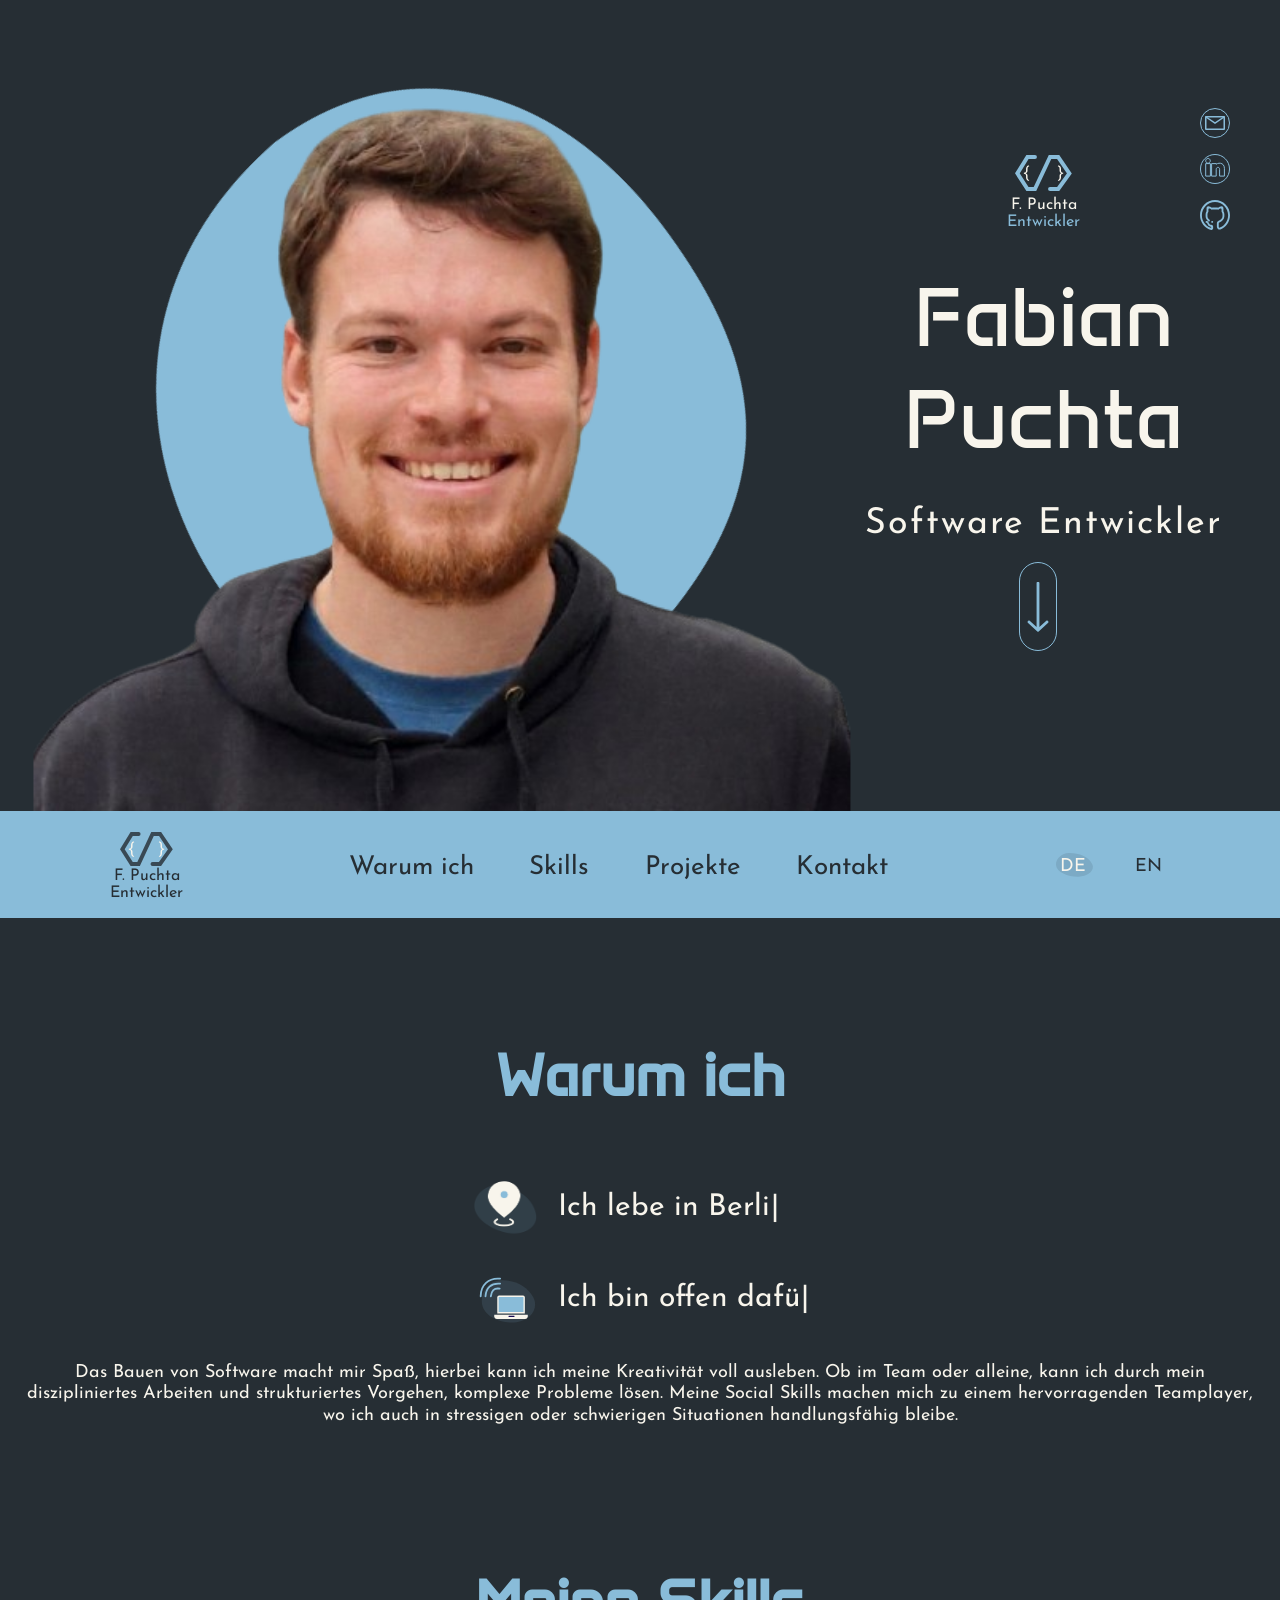
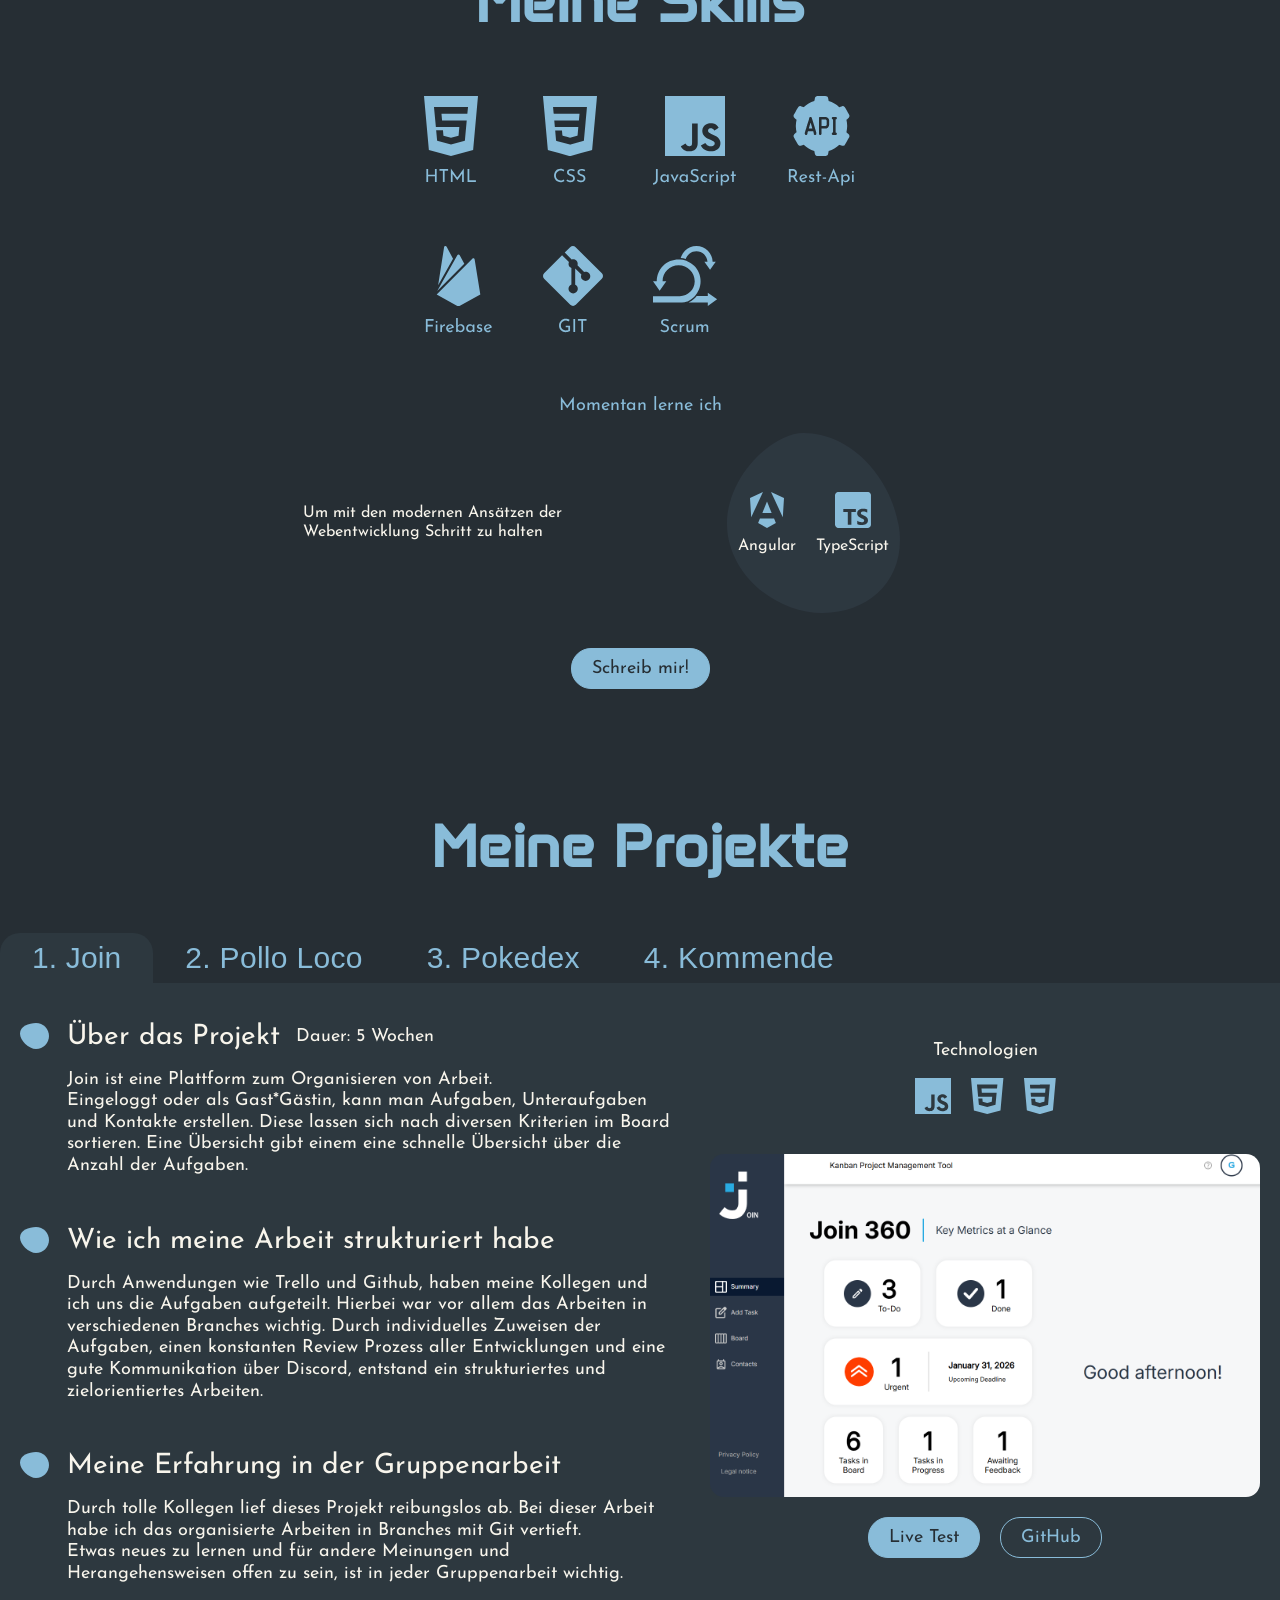
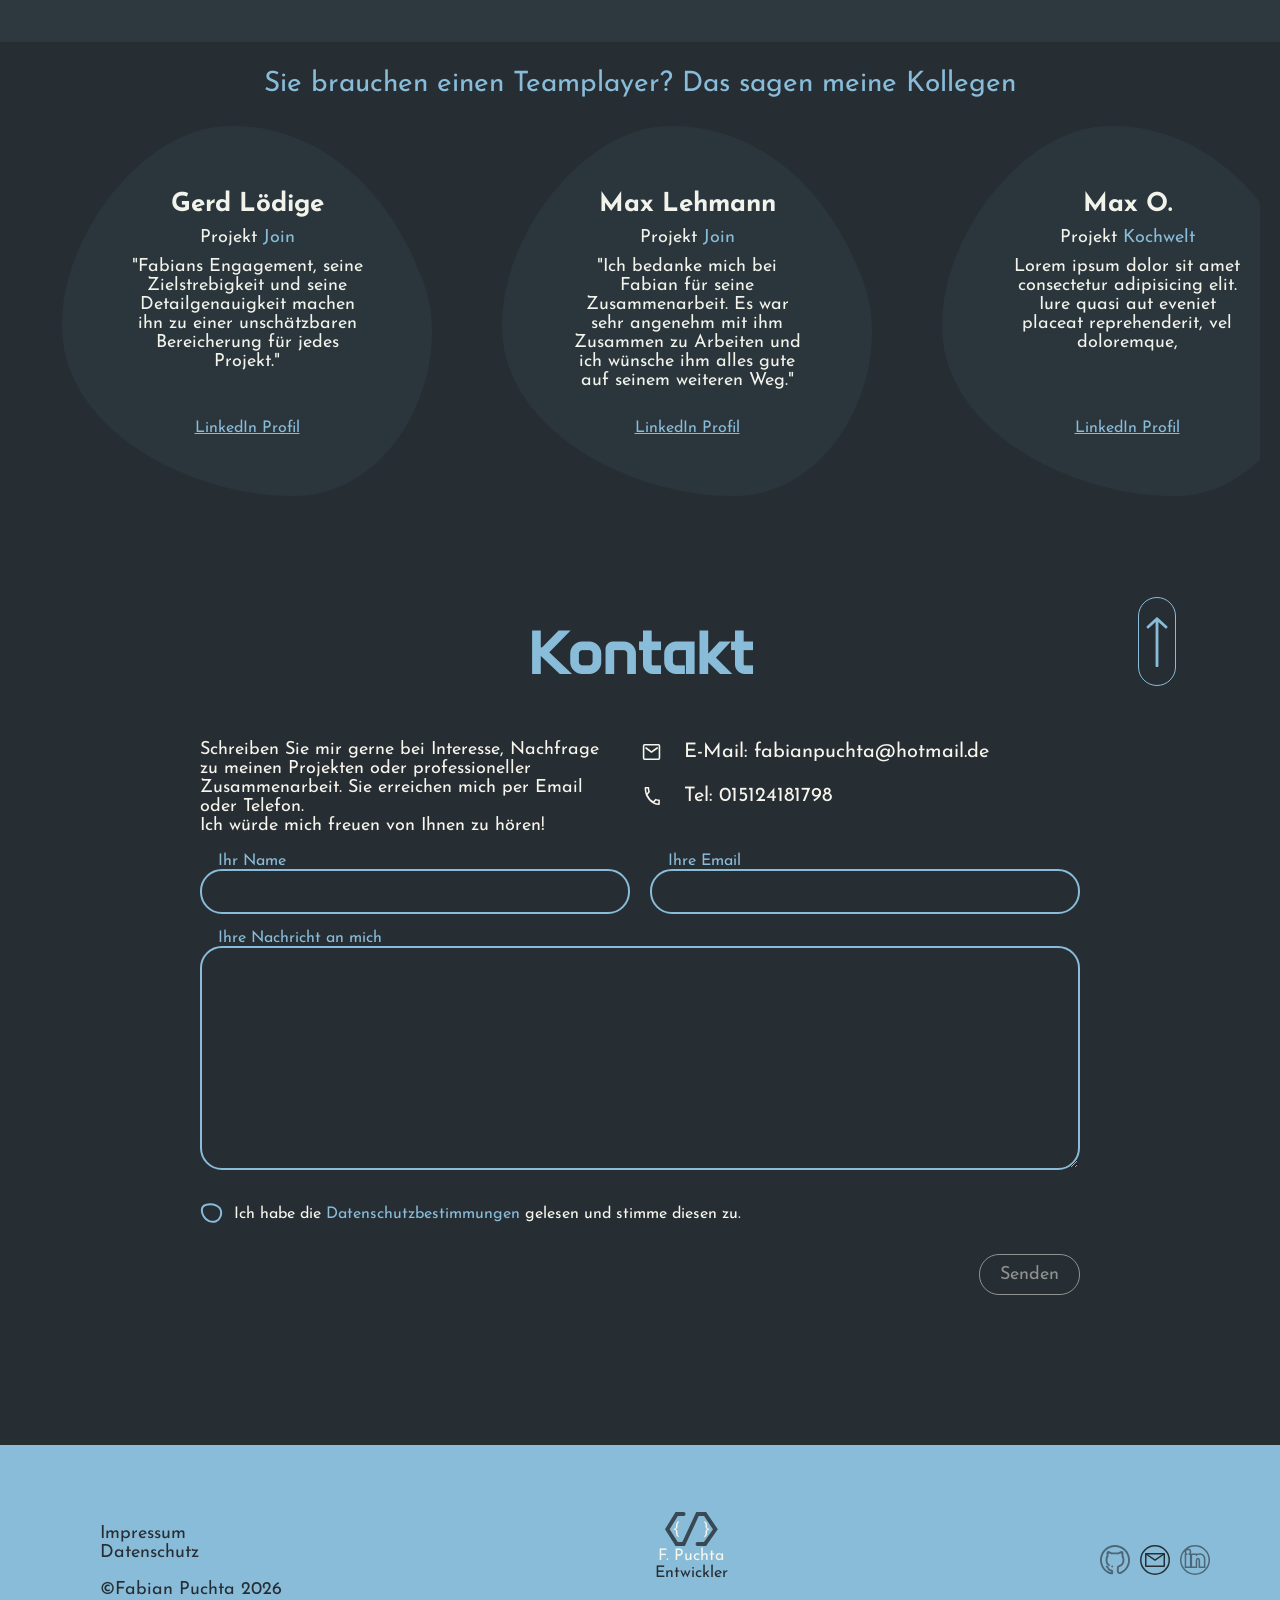
==== commit dff6ab7f: "feat: created first draft of typing animation in the "why me" section" ====
--- a/index.html
+++ b/index.html
@@ -134,14 +134,14 @@
                         <img class="location-icon" src="./assets/icons/about_me/locationIcon.png" alt="location pin">
                         <img class="resp-location-icon" src="./assets/icons/about_me/locationResp.svg"
                             alt="location pin">
-                        <p class="font-size-30">
-                            <span class="color-writing-blue">Ich</span> lebe in Berlin..
+                        <p data-text="Ich lebe in Berlin.." class="font-size-30 typewriter">
+                            <!-- <span class="color-writing-blue">Ich</span> lebe in Berlin.. -->
                         </p>
                     </div>
                     <div class="info-left">
                         <img src="./assets/icons/about_me/remote.svg" alt=" laptop with wifi signal">
-                        <p class="font-size-30">
-                            <span class="color-writing-blue">Ich</span> bin offen dafür remote zu arbeiten..
+                        <p data-text="Ich bin offen dafür remote zu arbeiten.." class="font-size-30 typewriter">
+                            <!-- <span class="color-writing-blue">Ich</span> bin offen dafür remote zu arbeiten.. -->
                         </p>
                     </div>
                 </div>
@@ -608,7 +608,7 @@
                         </div>
                     </div>
                     <div class="send-btn-pos">
-                        <button class="btn-disabled" type="submit" id="sendBtn" disabled aria-disabled="true">Senden</button>
+                        <button class="btn-disabled" type="submit" id="sendBtn" aria-disabled="false">Senden</button>
                     </div>
                 </form>
                 <div class="response-window" id="responseContainer" role="alert" aria-live="polite" aria-hidden="true">
--- a/styles/content_section.css
+++ b/styles/content_section.css
@@ -4,7 +4,7 @@
     padding: 0 20px;
 }
 
-.content-wrapper-projects{
+.content-wrapper-projects {
     max-width: 1440px;
     margin: 0 auto;
     padding: 0 20px;
@@ -39,6 +39,52 @@
 .info-left img {
     height: 60px;
     width: 66px;
+}
+
+.typing-cursor::after {
+    content: '|';
+    display: inline-block;
+    color: #F8F5EC;
+    animation: blink 0.75s step-end infinite;
+    margin-left: 1px;
+}
+
+.pipe {
+    display: inline-block;
+    color: #F8F5EC;
+    margin-left: 1px;
+}
+
+.pipe-1 {
+    animation: blink-pipe 1.4s step-end infinite;
+}
+
+.pipe-2 {
+    animation: blink-pipe 1.4s step-end infinite;
+}
+
+@keyframes blink {
+
+    0%,
+    100% {
+        opacity: 1;
+    }
+
+    50% {
+        opacity: 0;
+    }
+}
+
+@keyframes blink-pipe {
+
+    0%,
+    100% {
+        opacity: 1;
+    }
+
+    50% {
+        opacity: 0;
+    }
 }
 
 .resp-location-icon {
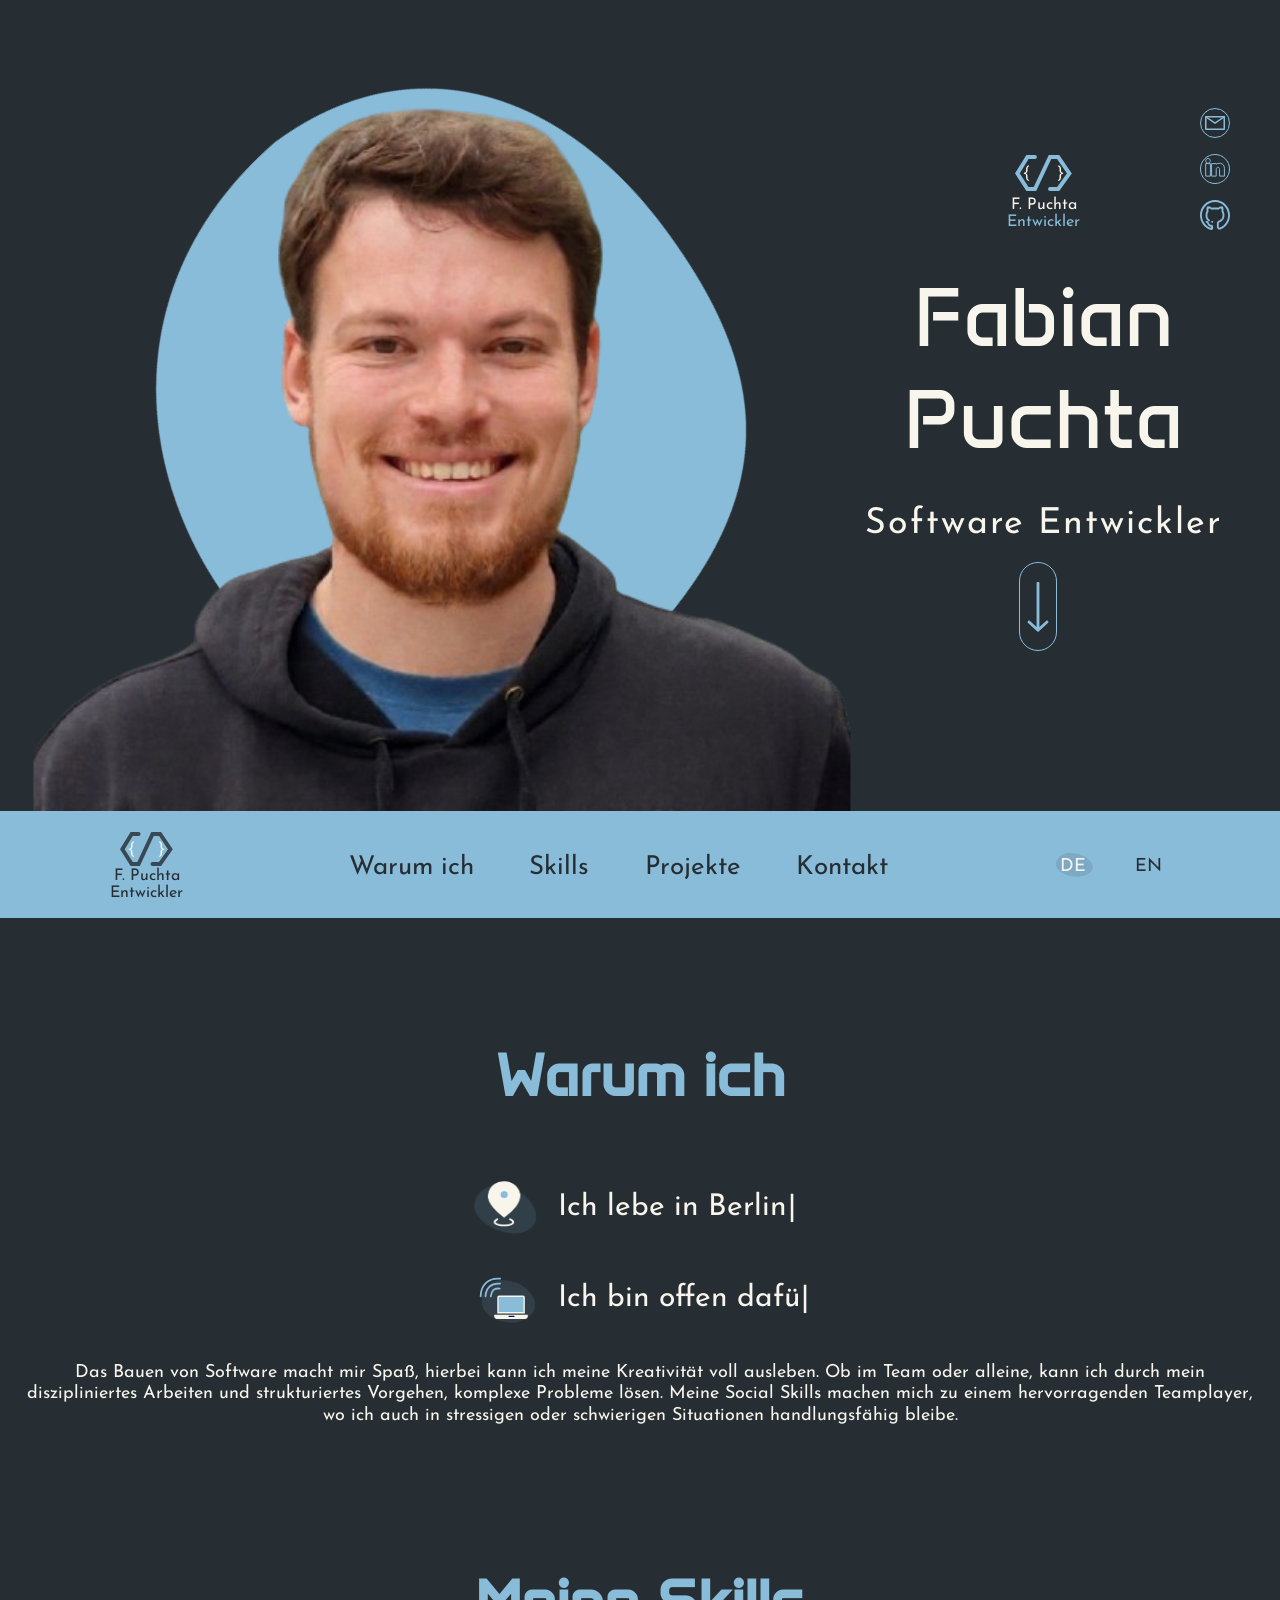
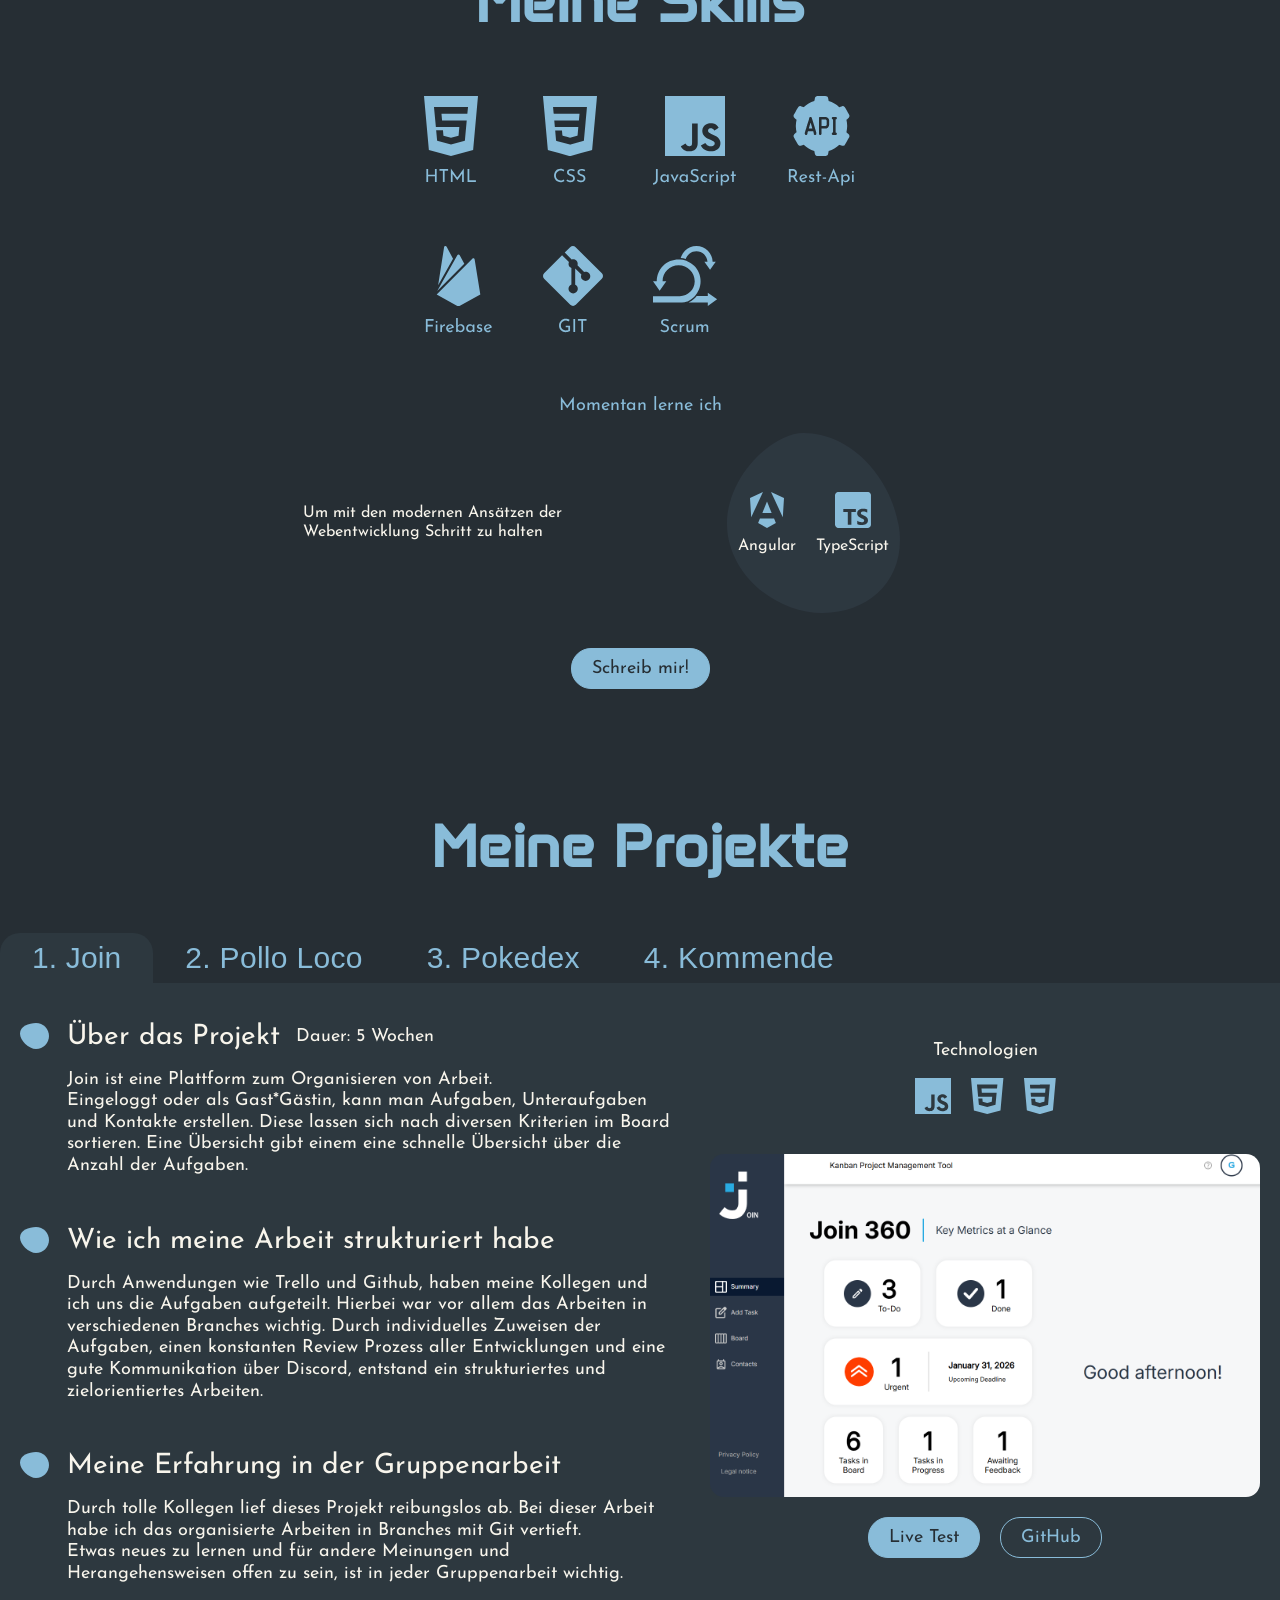
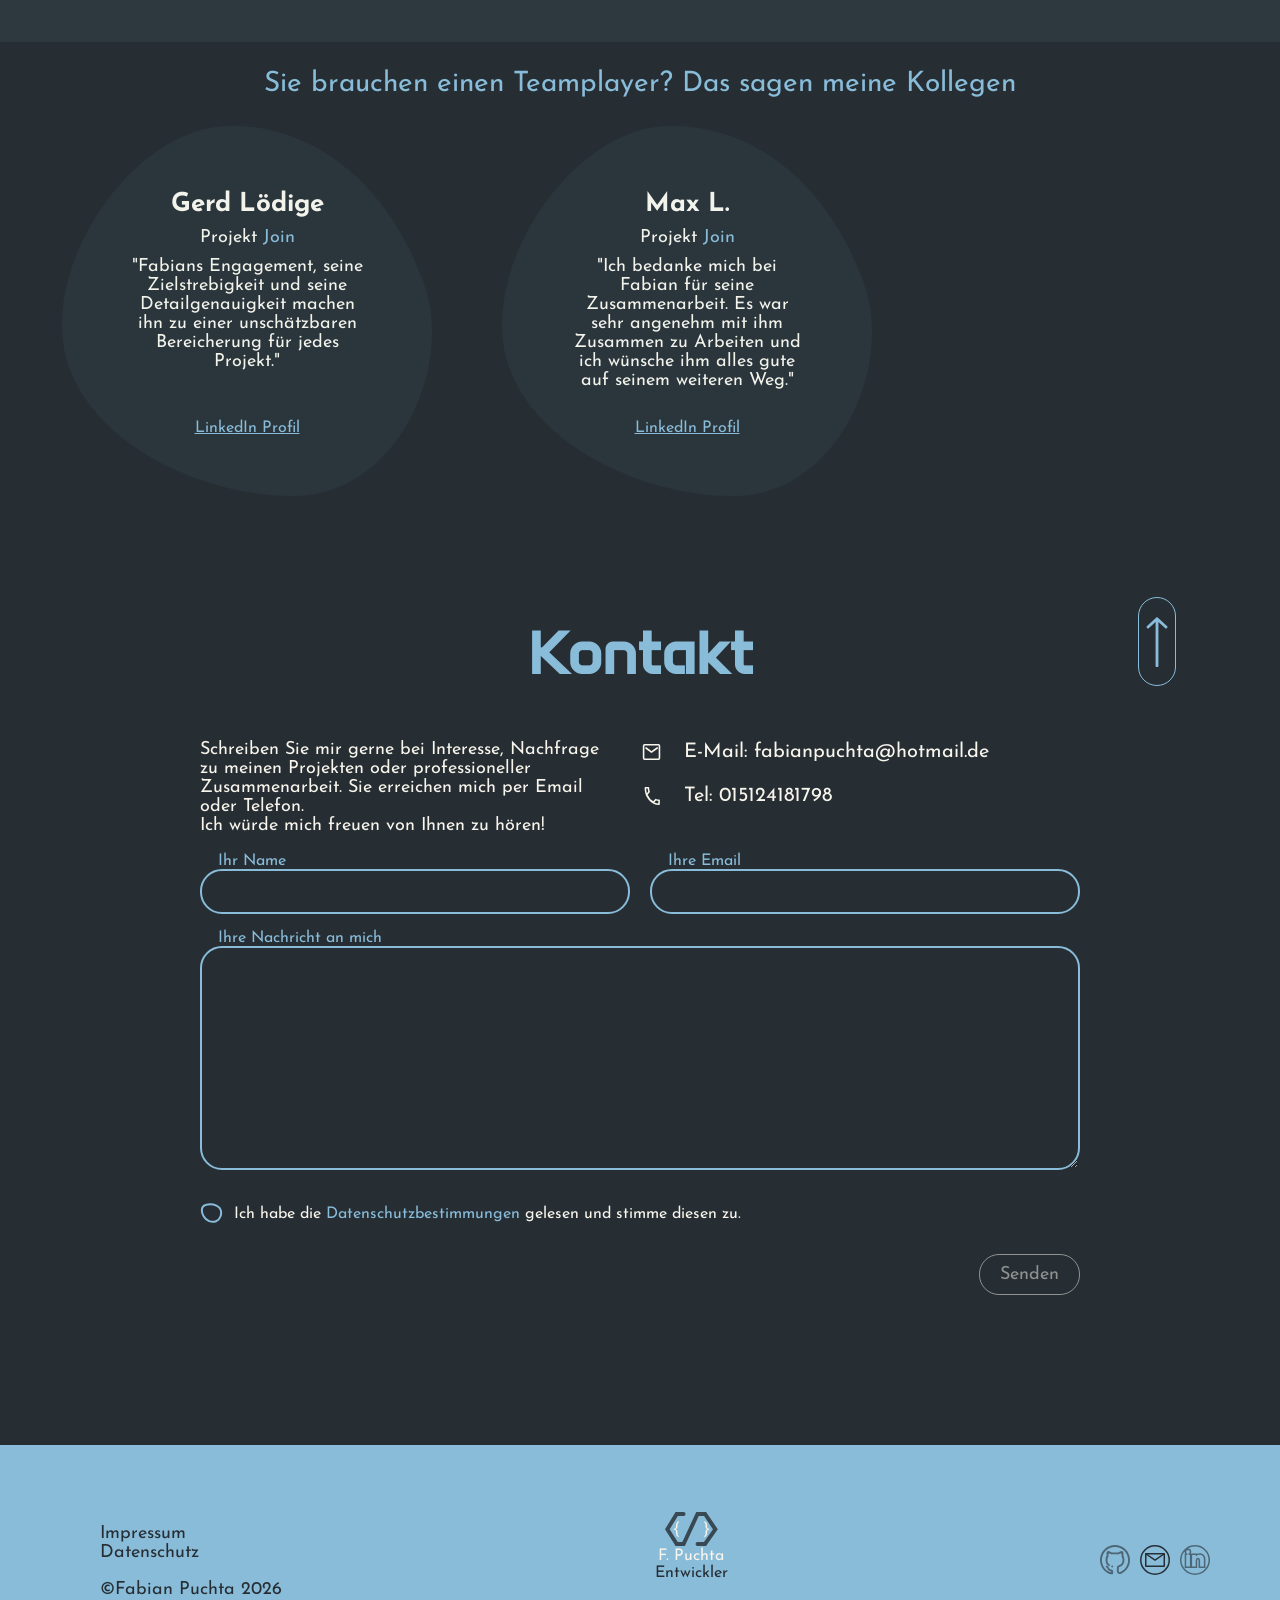
==== commit e224c401: "feat: added english version of privacy policy - added js doc comments - added linkedin link refactor" ====
--- a/index.html
+++ b/index.html
@@ -510,25 +510,12 @@
                     target="_blank" rel="noopener noreferrer">LinkedIn Profil</a>
             </article>
             <article class="single-quote">
-                <h4 class="font-size-26 margin-team">Max Lehmann</h4>
+                <h4 class="font-size-26 margin-team">Max L.</h4>
                 <p class="font-size-18 margin-team">Projekt <span class="color-writing-blue font-size-18 ">Join</span>
                 </p>
                 <p class="font-size-18 margin-team">"Ich bedanke mich bei Fabian für seine Zusammenarbeit. Es war sehr
                     angenehm mit ihm Zusammen zu Arbeiten und ich wünsche ihm alles gute auf seinem weiteren Weg."</p>
-                <a class="single-link margin-team-link" href="#" target="_blank" rel="noopener noreferrer">LinkedIn
-                    Profil</a>
-            </article>
-            <article class="single-quote">
-                <h4 class="font-size-26 margin-team">Max O.</h4>
-                <p class="font-size-18 margin-team">Projekt <span
-                        class="color-writing-blue font-size-18">Kochwelt</span>
-                </p>
-                <p class="font-size-18 margin-team">Lorem ipsum dolor sit amet consectetur adipisicing elit. Iure
-                    quasi
-                    aut eveniet placeat
-                    reprehenderit,
-                    vel doloremque, </p>
-                <a class="single-link margin-team-link" href="#" target="_blank" rel="noopener noreferrer">LinkedIn
+                <a class="single-link margin-team-link" href="https://www.linkedin.com/in/lukas-lehmann-b7b5683bb/" target="_blank" rel="noopener noreferrer">LinkedIn
                     Profil</a>
             </article>
         </div>
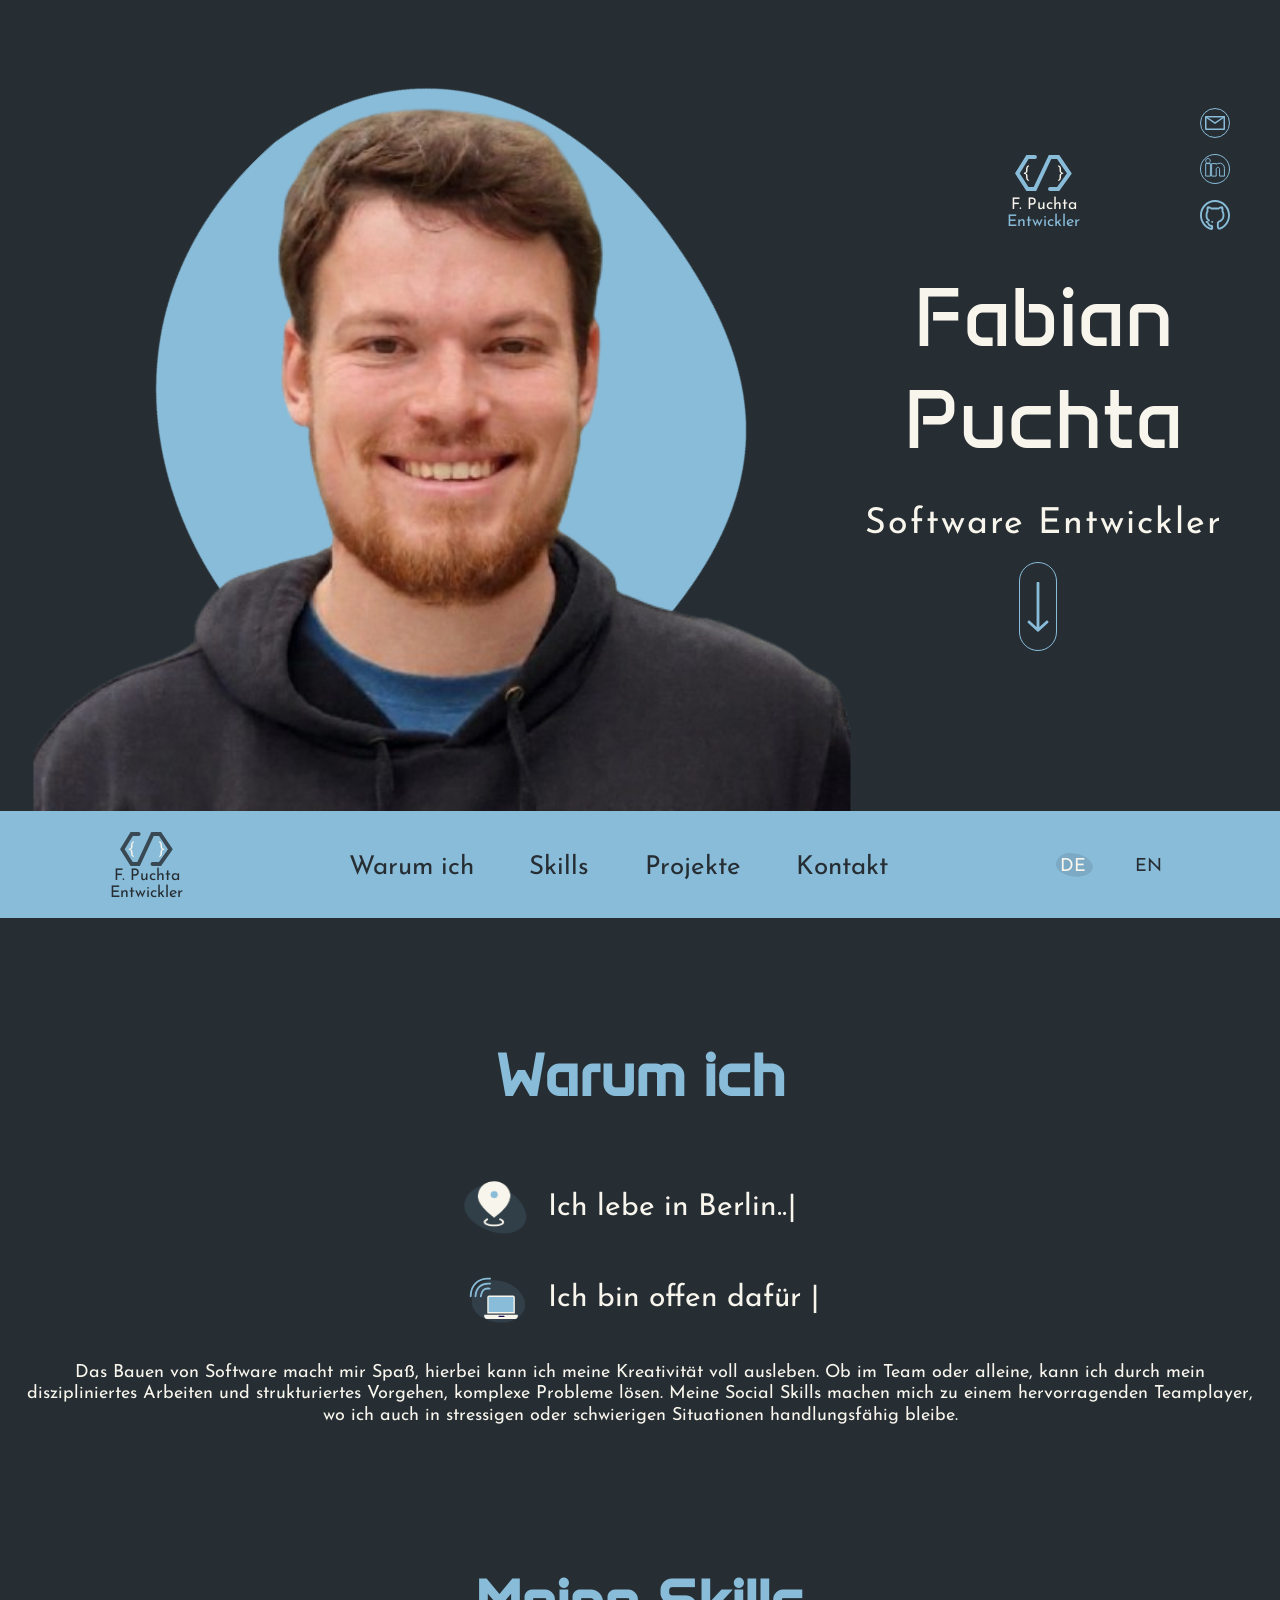
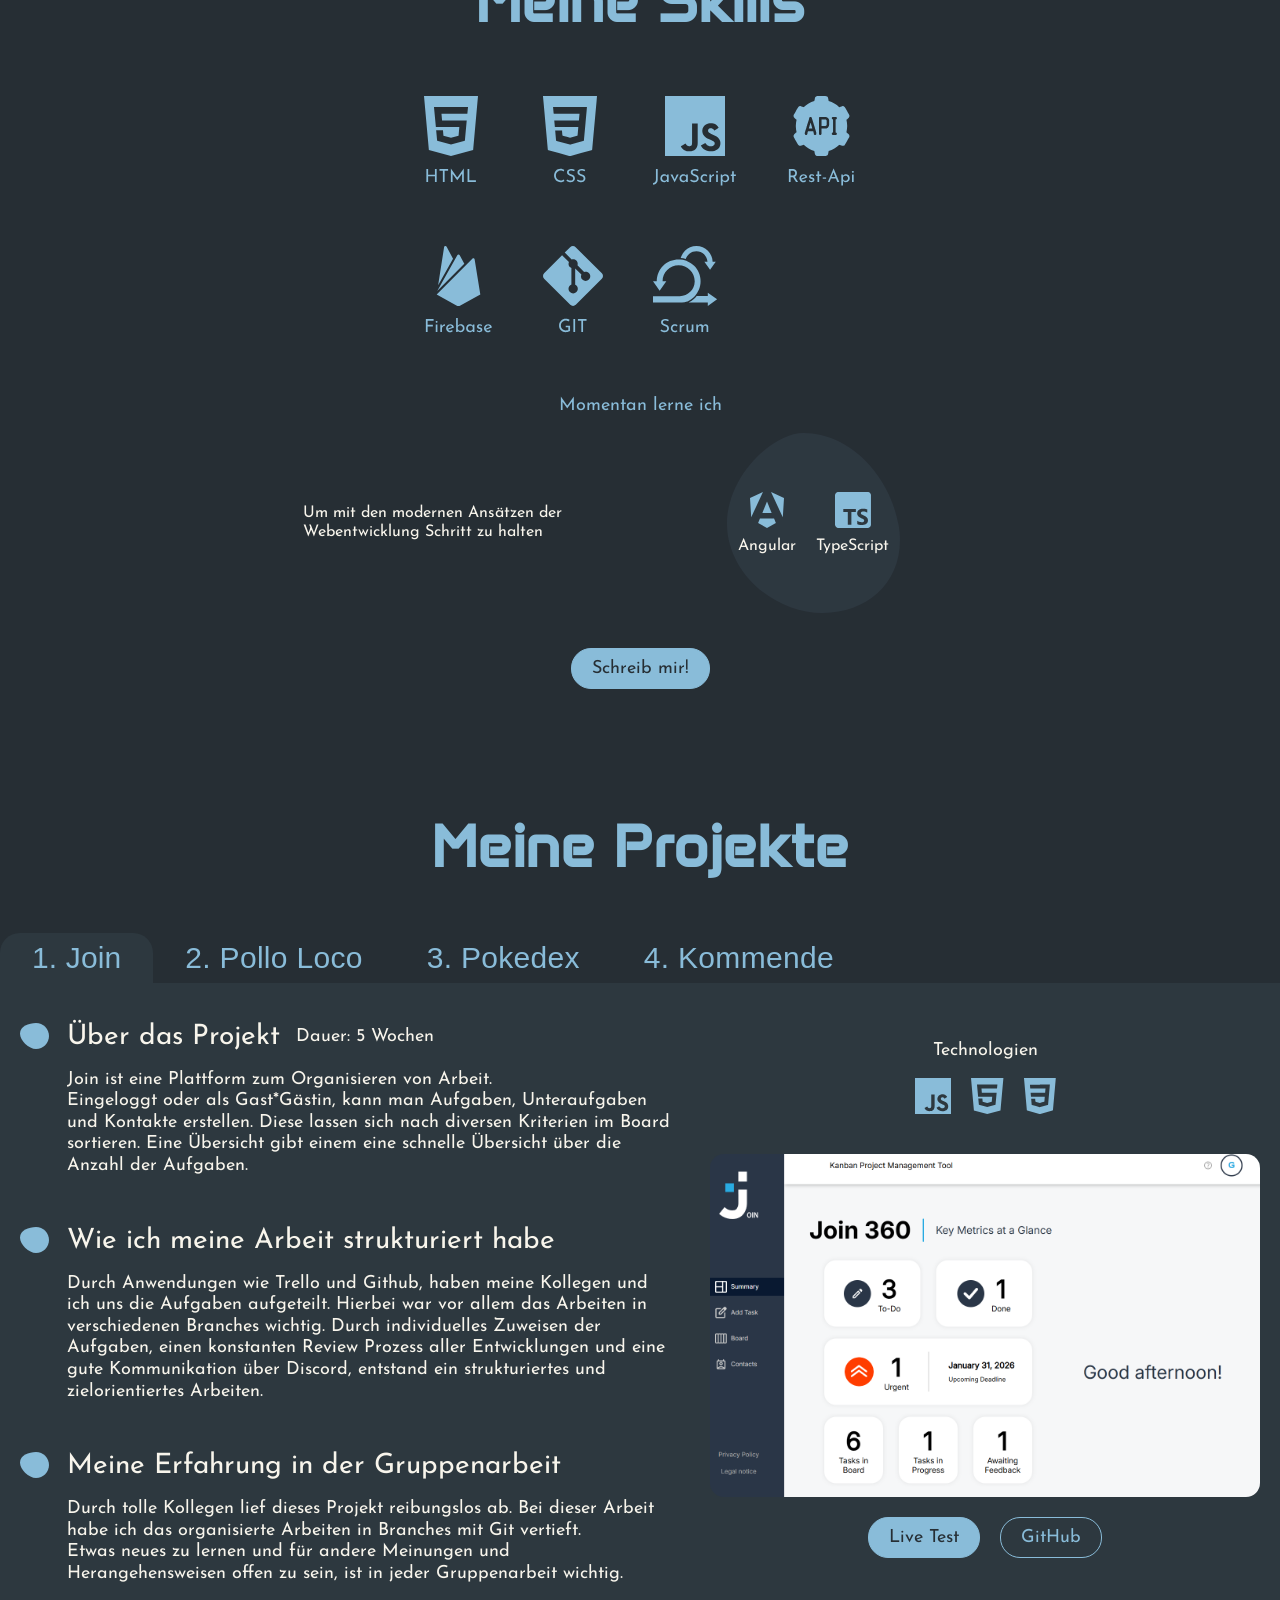
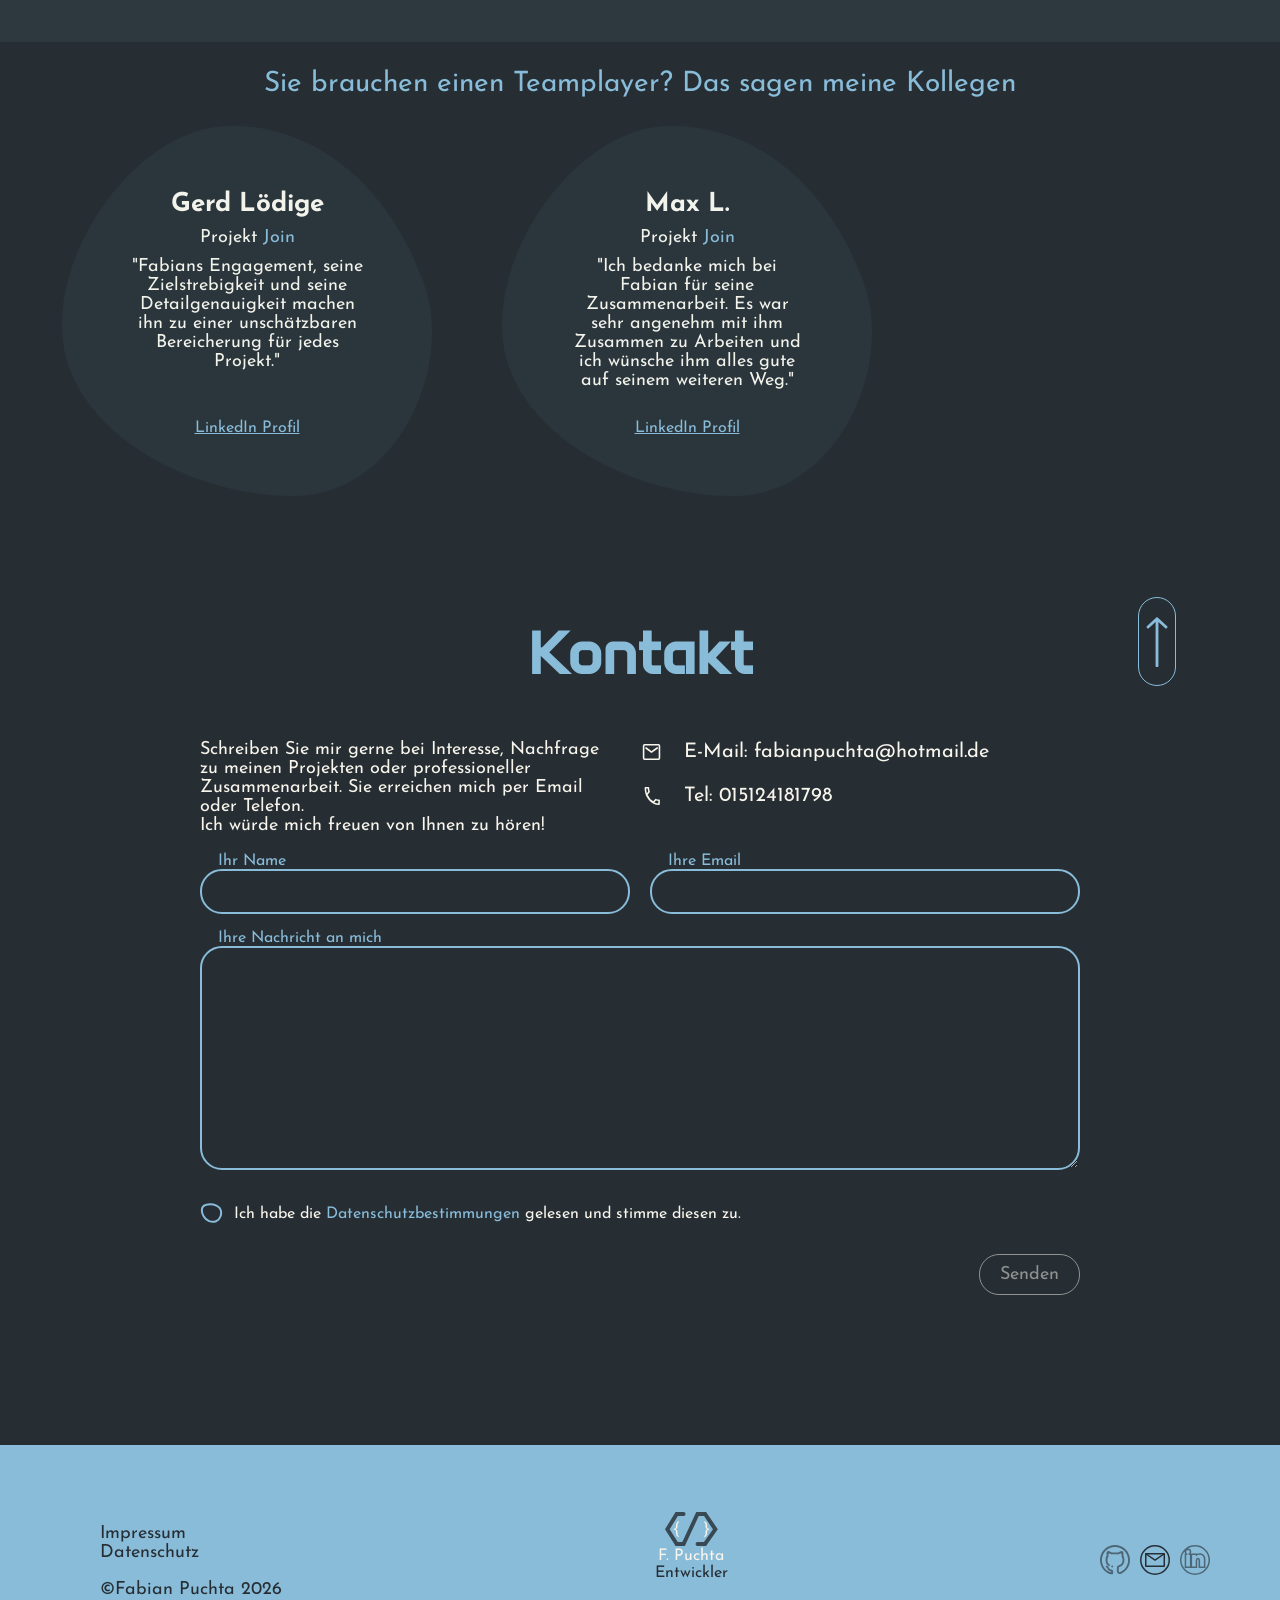
==== commit 955e930b: "refactor: added files and moved code to create a better structure for maintaining code" ====
--- a/index.html
+++ b/index.html
@@ -13,6 +13,8 @@
     <link rel="stylesheet" href="./styles/content_section.css">
     <link rel="stylesheet" href="./styles/contact.css">
     <link rel="stylesheet" href="./styles/burger_menu.css">
+    <link rel="stylesheet" href="./styles/project_section.css">
+    <link rel="stylesheet" href="./styles/project_resp.css">
     <link rel="stylesheet" href="./styles/responsive.css">
 </head>
 
--- a/styles/content_section.css
+++ b/styles/content_section.css
@@ -221,172 +221,6 @@
     height: 180px;
     width: 100%;
     background-image: url('../assets/icons/currently/currentlyResp.svg');
-}
-
-.nav-projects {
-    display: flex;
-    align-items: flex-start;
-    max-width: 1440px;
-}
-
-.tab {
-    padding: 0.5rem 2rem;
-    cursor: pointer;
-    background: transparent;
-    border: none;
-    letter-spacing: 0.01em;
-    position: relative;
-}
-
-.tab.active {
-    color: #F8F5EC;
-    background-color: #2d383f;
-    border-radius: 20px 20px 0 0
-}
-
-.border-radius-0,
-.border-radius-1-2,
-.border-radius-3 {
-    border-radius: 0 0 0 0;
-}
-
-.pr-duration {
-    display: flex;
-}
-
-.pr-tech {
-    display: flex;
-}
-
-.desktop-content {
-    display: flex;
-}
-
-.resp-content {
-    display: none;
-}
-
-.card {
-    background-color: #2d383f;
-    padding: 2.5rem 0;
-    width: 100%;
-}
-
-.pr-card-left {
-    display: flex;
-    flex-direction: column;
-    gap: 2rem;
-
-}
-
-.pr-section {
-    display: flex;
-    gap: 1.1rem;
-    align-items: flex-start;
-}
-
-.pr-title {
-    font-size: 28px;
-    margin-bottom: 0.6rem;
-    display: flex;
-    align-items: center;
-    gap: 1rem;
-    font-weight: 400;
-    margin: 0;
-}
-
-.pr-header-resp {
-    display: none;
-    flex-direction: column;
-    gap: 10px;
-}
-
-.pr-title-resp {
-    font-size: 24px;
-    color: #89BCD9;
-    font-weight: 400;
-    margin: 0 0 1em 0;
-}
-
-.pr-right {
-    display: flex;
-    flex-direction: column;
-    gap: 1.25rem;
-}
-
-.tech-icon-row {
-    display: flex;
-    gap: 20px;
-    justify-content: center;
-}
-
-.project-btns {
-    display: flex;
-    gap: 20px;
-    justify-content: center;
-}
-
-.project-btns-resp {
-    display: none;
-    gap: 20px;
-    justify-content: center;
-    align-items: flex-end;
-}
-
-
-.screenshot-project {
-    width: 100%;
-    aspect-ratio: 16/10;
-    border-radius: 14px;
-    display: flex;
-    justify-content: center;
-    overflow: hidden;
-    position: relative;
-}
-
-.panel {
-    display: none;
-}
-
-.panel.active {
-    display: grid;
-    grid-template-columns: 1fr 550px;
-    gap: 2.5rem;
-    align-items: start;
-    animation: fadeIn 0.82s ease;
-}
-
-@keyframes fadeIn {
-    from {
-        opacity: 0;
-        transform: translateY(6px);
-    }
-
-    to {
-        opacity: 1;
-        transform: translateY(0);
-    }
-}
-
-.write-me-btn {
-    margin: 35px 35px 0 0;
-}
-
-.future-project {
-    background-color: #F8F5EC;
-    width: 100%;
-    aspect-ratio: 16/10;
-    border-radius: 14px;
-    display: flex;
-    justify-content: center;
-    align-items: center;
-    overflow: hidden;
-    position: relative;
-}
-
-.future-project span {
-    font-size: 26px;
-    color: #89BCD9;
 }
 
 .team-title {
@@ -447,7 +281,6 @@
     opacity: 1;
 }
 
-
 .single-link {
     text-decoration-line: underline;
     color: #89BCD9;
--- a/styles/project_section.css
+++ b/styles/project_section.css
@@ -0,0 +1,165 @@
+.nav-projects {
+    display: flex;
+    align-items: flex-start;
+    max-width: 1440px;
+}
+
+.tab {
+    padding: 0.5rem 2rem;
+    cursor: pointer;
+    background: transparent;
+    border: none;
+    letter-spacing: 0.01em;
+    position: relative;
+}
+
+.tab.active {
+    color: #F8F5EC;
+    background-color: #2d383f;
+    border-radius: 20px 20px 0 0
+}
+
+.border-radius-0,
+.border-radius-1-2,
+.border-radius-3 {
+    border-radius: 0 0 0 0;
+}
+
+.pr-duration {
+    display: flex;
+}
+
+.pr-tech {
+    display: flex;
+}
+
+.desktop-content {
+    display: flex;
+}
+
+.resp-content {
+    display: none;
+}
+
+.card {
+    background-color: #2d383f;
+    padding: 2.5rem 0;
+    width: 100%;
+}
+
+.pr-card-left {
+    display: flex;
+    flex-direction: column;
+    gap: 2rem;
+
+}
+
+.pr-section {
+    display: flex;
+    gap: 1.1rem;
+    align-items: flex-start;
+}
+
+.pr-title {
+    font-size: 28px;
+    margin-bottom: 0.6rem;
+    display: flex;
+    align-items: center;
+    gap: 1rem;
+    font-weight: 400;
+    margin: 0;
+}
+
+.pr-header-resp {
+    display: none;
+    flex-direction: column;
+    gap: 10px;
+}
+
+.pr-title-resp {
+    font-size: 24px;
+    color: #89BCD9;
+    font-weight: 400;
+    margin: 0 0 1em 0;
+}
+
+.pr-right {
+    display: flex;
+    flex-direction: column;
+    gap: 1.25rem;
+}
+
+.tech-icon-row {
+    display: flex;
+    gap: 20px;
+    justify-content: center;
+}
+
+.project-btns {
+    display: flex;
+    gap: 20px;
+    justify-content: center;
+}
+
+.project-btns-resp {
+    display: none;
+    gap: 20px;
+    justify-content: center;
+    align-items: flex-end;
+}
+
+
+.screenshot-project {
+    width: 100%;
+    aspect-ratio: 16/10;
+    border-radius: 14px;
+    display: flex;
+    justify-content: center;
+    overflow: hidden;
+    position: relative;
+}
+
+.panel {
+    display: none;
+}
+
+.panel.active {
+    display: grid;
+    grid-template-columns: 1fr 550px;
+    gap: 2.5rem;
+    align-items: start;
+    animation: fadeIn 0.82s ease;
+}
+
+@keyframes fadeIn {
+    from {
+        opacity: 0;
+        transform: translateY(6px);
+    }
+
+    to {
+        opacity: 1;
+        transform: translateY(0);
+    }
+}
+
+.write-me-btn {
+    margin: 35px 35px 0 0;
+}
+
+.future-project {
+    background-color: #F8F5EC;
+    width: 100%;
+    aspect-ratio: 16/10;
+    border-radius: 14px;
+    display: flex;
+    justify-content: center;
+    align-items: center;
+    overflow: hidden;
+    position: relative;
+}
+
+.future-project span {
+    font-size: 26px;
+    color: #89BCD9;
+}
--- a/styles/project_resp.css
+++ b/styles/project_resp.css
@@ -0,0 +1,115 @@
+@media (max-width: 1150px) {
+
+    .border-radius-0 {
+        border-radius: 0 40px 40px 40px;
+    }
+
+    .border-radius-1-2 {
+        border-radius: 40px 40px 40px 40px;
+    }
+
+    .border-radius-3 {
+        border-radius: 40px 0 40px 40px;
+    }
+}
+
+@media (max-width: 950px) {
+
+    .tab {
+        padding: 0.85rem 1rem;
+    }
+
+    .desktop-content {
+        display: none;
+    }
+
+    .resp-content {
+        display: flex;
+    }
+
+    .panel.active {
+        display: flex;
+        flex-direction: column;
+    }
+
+    .panel.active> :nth-child(1) {
+        order: 3;
+    }
+
+    .panel.active> :nth-child(2) {
+        order: 2;
+    }
+
+    .panel.active> :nth-child(3) {
+        order: 1;
+    }
+
+    .screenshot-project,
+    .future-project {
+        width: 550px;
+        max-width: 550px;
+        align-self: center;
+    }
+
+
+    .pr-header-resp {
+        display: flex;
+    }
+
+    .pr-header-resp p {
+        margin: 0;
+    }
+
+    .pr-duration {
+        display: none;
+    }
+
+    .pr-tech {
+        display: none;
+    }
+
+    .pr-title {
+        font-size: 18px;
+    }
+
+    .project-btns {
+        display: none;
+    }
+
+    .project-btns-resp {
+        display: flex;
+        width: 100%;
+    }
+
+    .pr-right {
+        width: 100%;
+    }
+}
+
+@media (max-width: 700px) {
+    .tab {
+        padding: 0.85rem 1rem;
+    }
+
+    .screenshot-project,
+    .future-project {
+        max-width: 350px;
+        width: 350px;
+    }
+}
+
+@media (max-width: 480px) {
+    .tab {
+        padding: 5px 10px;
+        letter-spacing: 0px;
+    }
+}
+
+@media (max-width: 440px) {
+
+    .screenshot-project,
+    .future-project {
+        max-width: 250px;
+        width: 250px;
+    }
+}
--- a/styles/responsive.css
+++ b/styles/responsive.css
@@ -155,98 +155,7 @@
     .contact-section {
         padding: 0 20px;
     }
-
-    /* project overview */
-    .border-radius-0 {
-        border-radius: 0 40px 40px 40px;
-    }
-
-    .border-radius-1-2 {
-        border-radius: 40px 40px 40px 40px;
-    }
-
-    .border-radius-3 {
-        border-radius: 40px 0 40px 40px;
-    }
 }
-
-@media (max-width: 950px) {
-
-    /* project overview */
-    .tab {
-        padding: 0.85rem 1rem;
-    }
-
-    .desktop-content {
-        display: none;
-    }
-
-    .resp-content {
-        display: flex;
-    }
-
-    .panel.active {
-        display: flex;
-        flex-direction: column;
-    }
-
-    .panel.active> :nth-child(1) {
-        order: 3;
-    }
-
-    .panel.active> :nth-child(2) {
-        order: 2;
-    }
-
-    .panel.active> :nth-child(3) {
-        order: 1;
-    }
-
-    .screenshot-project,
-    .future-project {
-        width: 550px;
-        max-width: 550px;
-        align-self: center;
-    }
-
-
-    .pr-header-resp {
-        display: flex;
-    }
-
-    .pr-header-resp p {
-        margin: 0;
-    }
-
-    .pr-duration {
-        display: none;
-    }
-
-    .pr-tech {
-        display: none;
-    }
-
-    .pr-title {
-        font-size: 18px;
-    }
-
-    .project-btns {
-        display: none;
-    }
-
-    .project-btns-resp {
-        display: flex;
-        width: 100%;
-    }
-
-    .pr-right {
-        width: 100%;
-    }
-
-
-}
-
-
 
 @media (max-width: 700px) {
     h1 {
@@ -407,20 +316,6 @@
         max-width: 205px;
     }
 
-    /* projekt overview */
-
-    .tab {
-        padding: 0.85rem 1rem;
-    }
-
-    .screenshot-project,
-    .future-project {
-        max-width: 350px;
-        width: 350px;
-    }
-
-
-    /* contact form */
     .contact-section {
         padding: 0 10px;
     }
@@ -473,9 +368,6 @@
         margin: 35px 0 0 0;
     }
 
-
-
-    /* footer */
     .content-wrapper-footer {
         height: 200px;
         margin: 0 auto;
@@ -522,14 +414,6 @@
     }
 }
 
-@media (max-width: 480px) {
-    .tab {
-        padding: 5px 10px;
-        letter-spacing: 0px;
-    }
-}
-
-
 @media (max-width: 440px) {
     .hero {
         padding: 40px 20px 0 20px;
@@ -542,10 +426,4 @@
     .resp-menu-content {
         gap: 24px;
     }
-
-    .screenshot-project,
-    .future-project {
-        max-width: 250px;
-        width: 250px;
-    }
 }
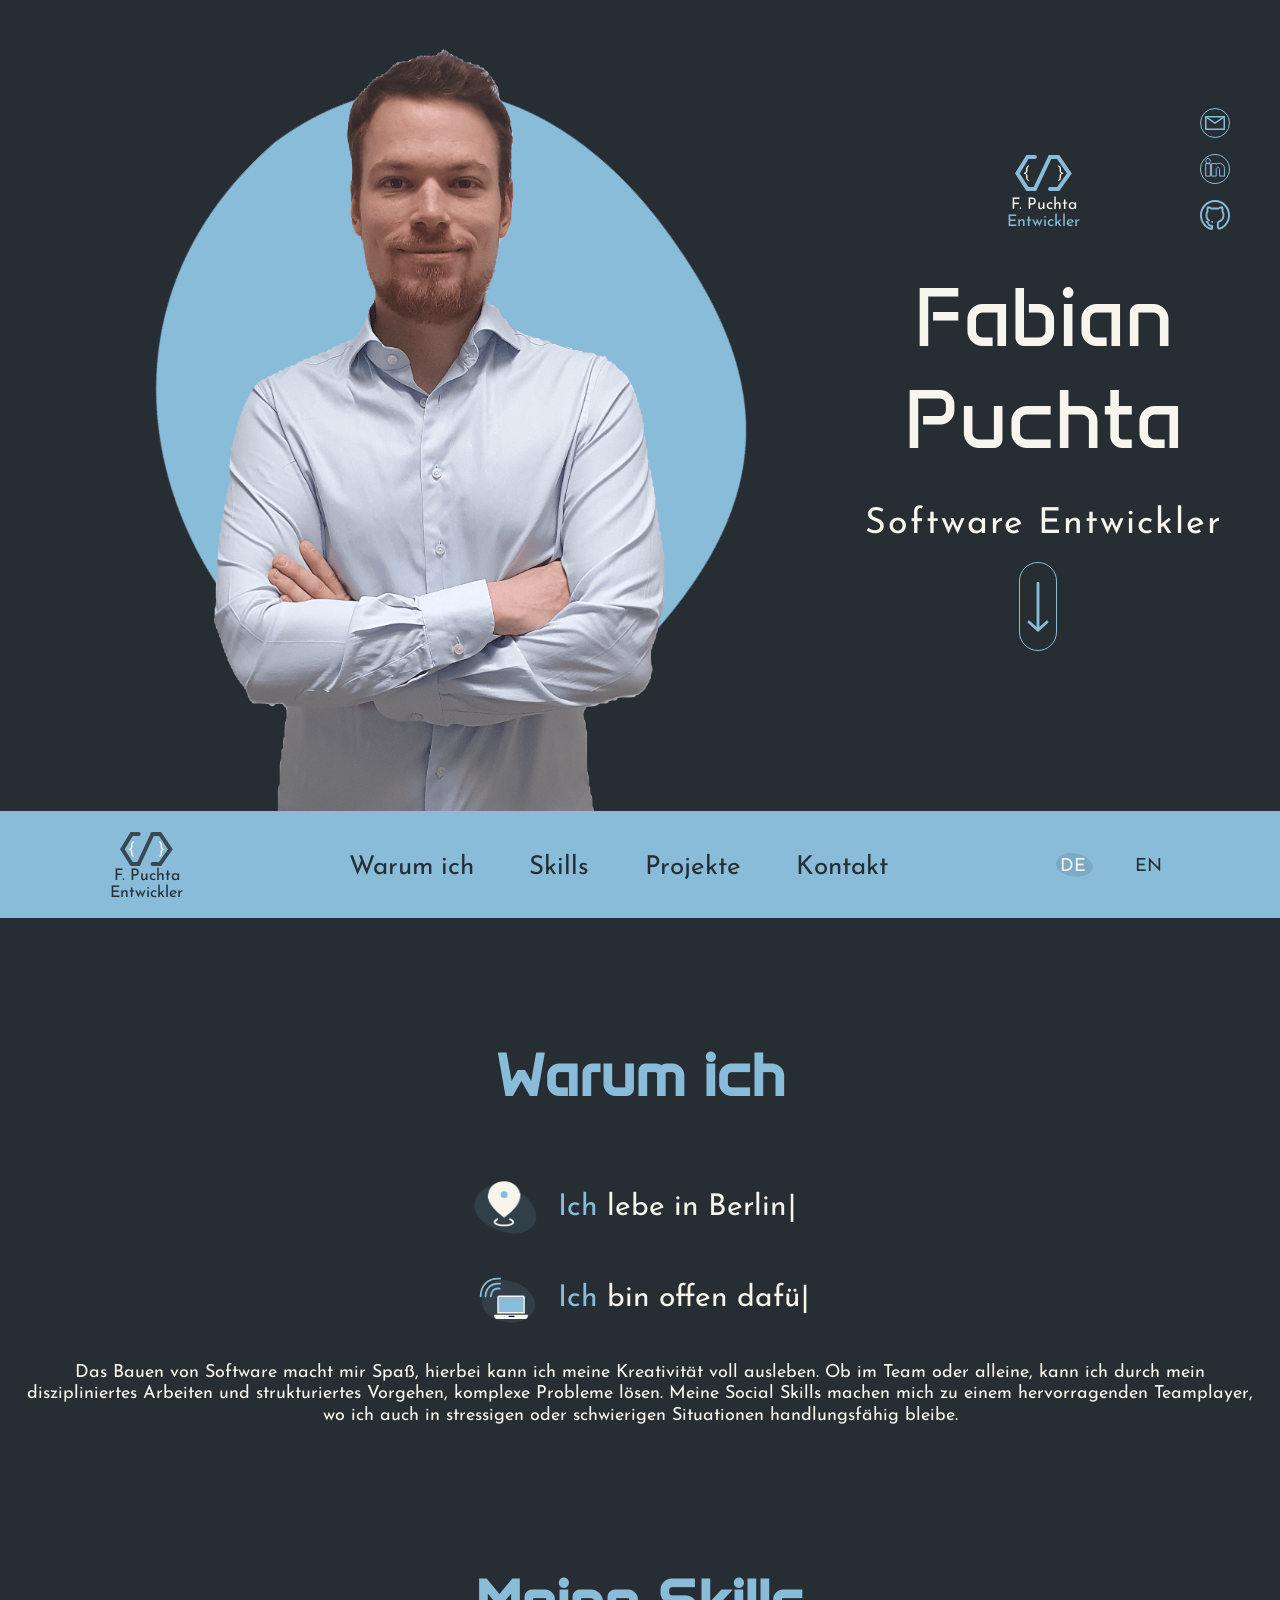
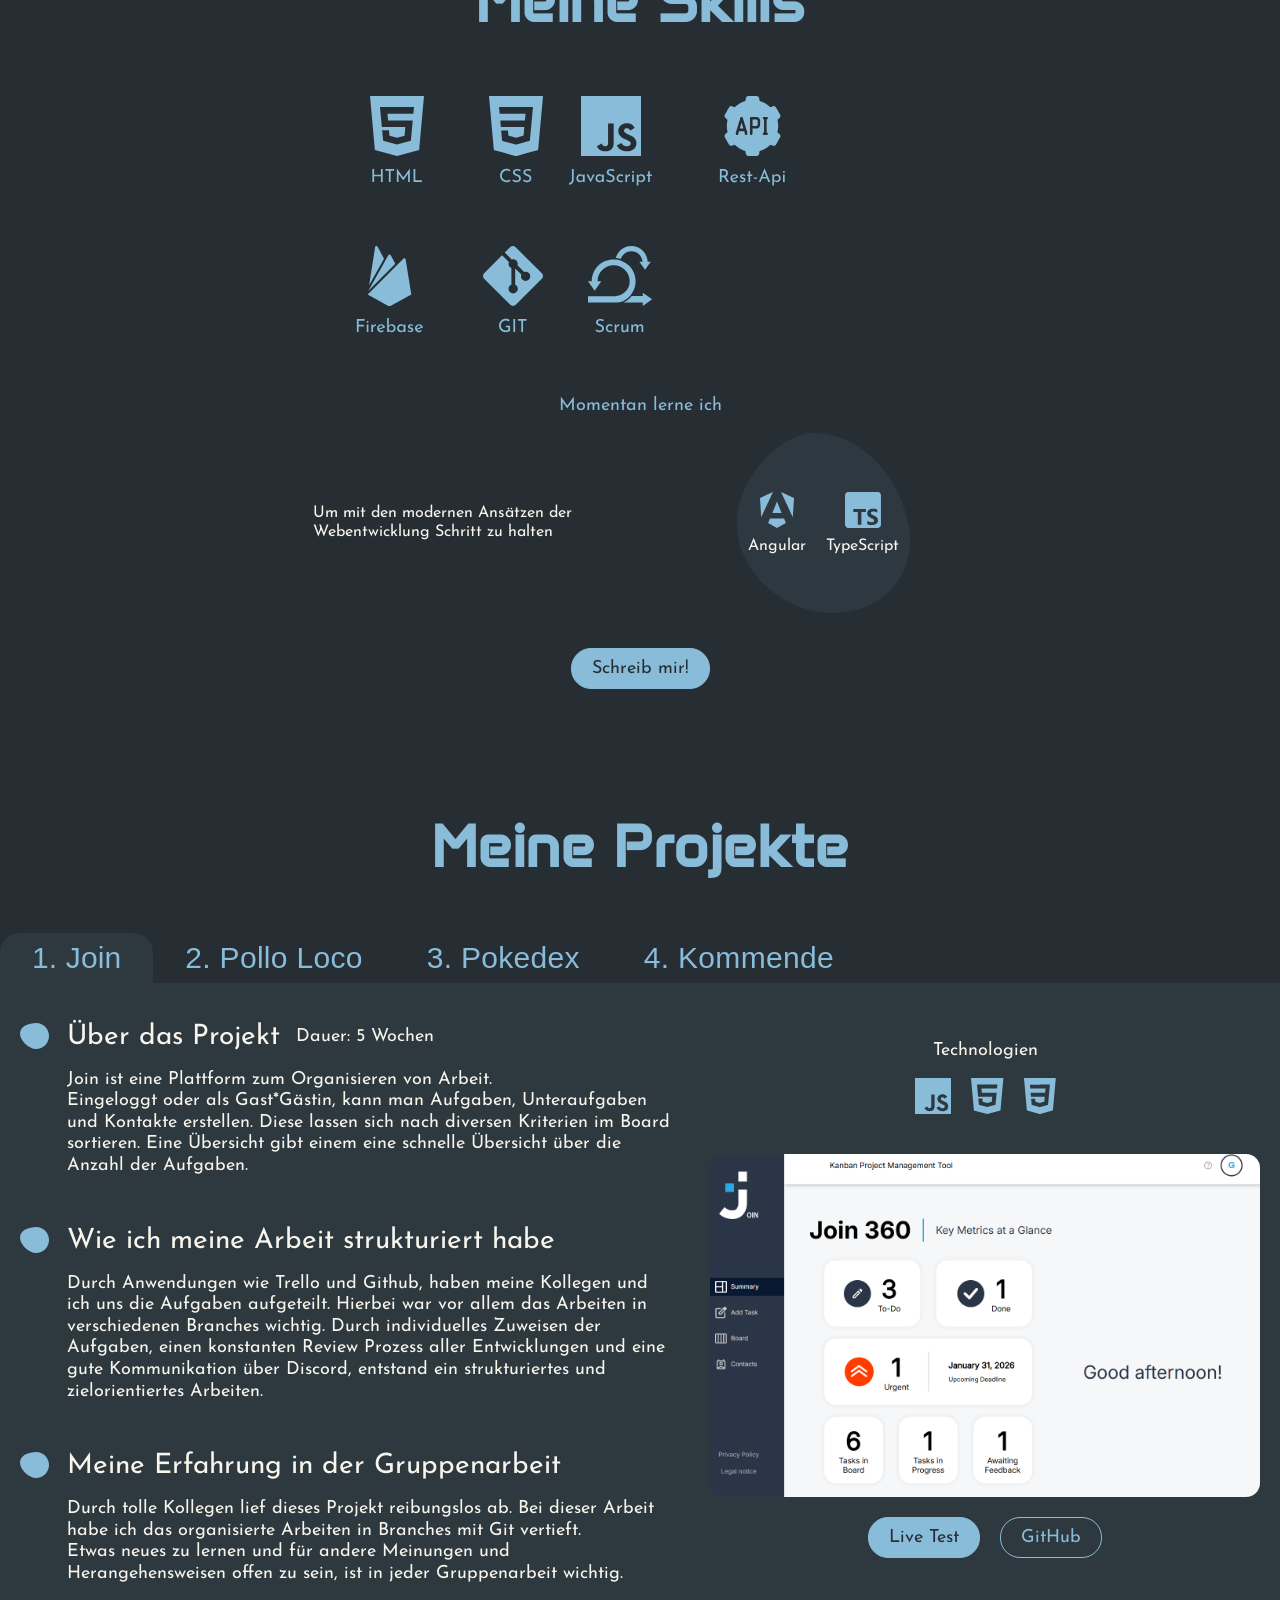
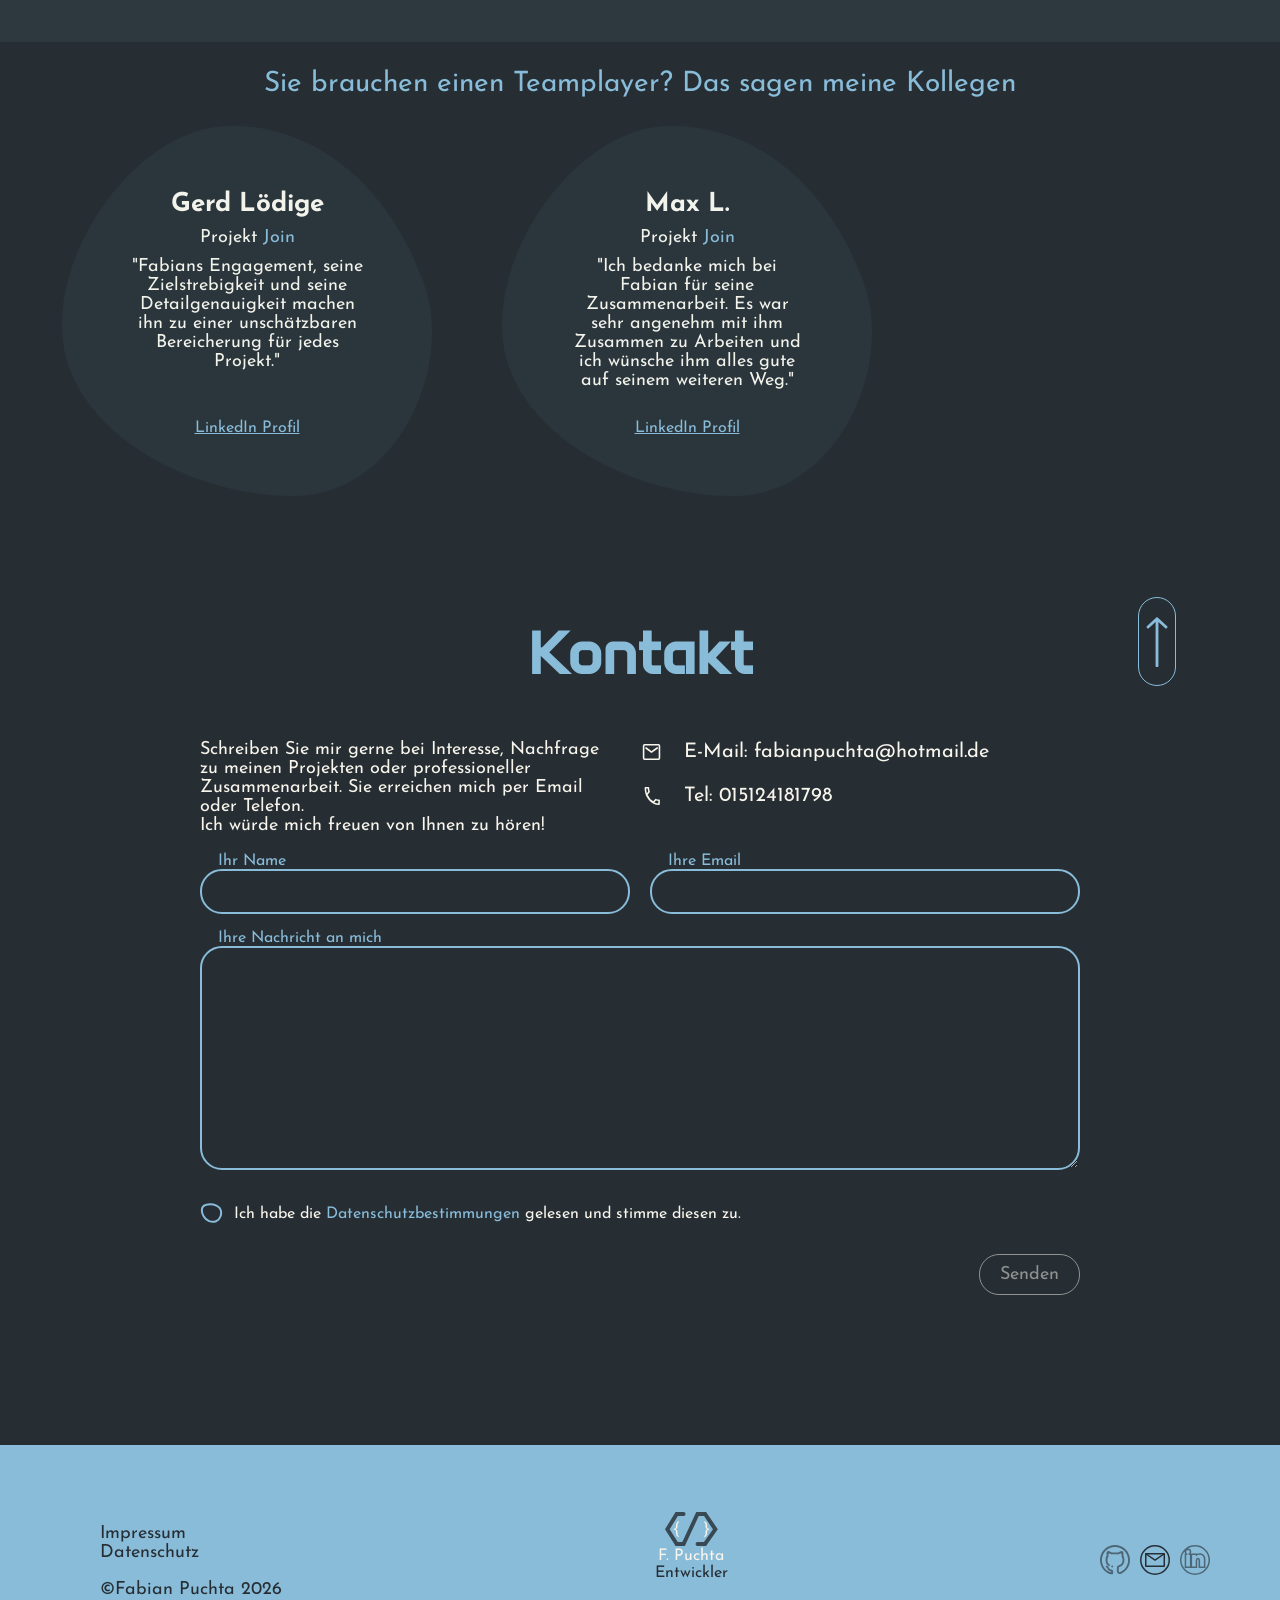
==== commit 4d1ad8e8: "feat: added typewrite effect for english main page as well - added that the first word is written in" ====
--- a/index.html
+++ b/index.html
@@ -56,7 +56,7 @@
                     alt="background in hover state">
                 <img src="./assets/img/heroBackground.png" class="img-background-default"
                     alt="background in default state">
-                <img src="./assets/img//profil.png" class="profil-img" alt="photo of fabian puchta">
+                <img src="./assets/img/profil.png" class="profil-img" alt="photo of fabian puchta">
             </div>
             <div class="info-hero-section">
                 <div class="social-media-wrapper">
@@ -137,13 +137,11 @@
                         <img class="resp-location-icon" src="./assets/icons/about_me/locationResp.svg"
                             alt="location pin">
                         <p data-text="Ich lebe in Berlin.." class="font-size-30 typewriter">
-                            <!-- <span class="color-writing-blue">Ich</span> lebe in Berlin.. -->
                         </p>
                     </div>
                     <div class="info-left">
                         <img src="./assets/icons/about_me/remote.svg" alt=" laptop with wifi signal">
                         <p data-text="Ich bin offen dafür remote zu arbeiten.." class="font-size-30 typewriter">
-                            <!-- <span class="color-writing-blue">Ich</span> bin offen dafür remote zu arbeiten.. -->
                         </p>
                     </div>
                 </div>
--- a/styles/hero_section.css
+++ b/styles/hero_section.css
@@ -174,7 +174,7 @@
 }
 
 .profil-img {
-    height: 100%;
+    height: 110%;
     object-fit: cover;
     transform: translate(-50%, 0);
 }
--- a/styles/content_section.css
+++ b/styles/content_section.css
@@ -63,6 +63,10 @@
     animation: blink-pipe 1.4s step-end infinite;
 }
 
+.first-word {
+    color: #89BCD9;
+}
+
 @keyframes blink {
 
     0%,
@@ -121,6 +125,17 @@
     grid-template-columns: repeat(4, auto);
     justify-content: center;
     gap: 50px;
+}
+
+.content-skills-left img {
+    translate: -100%;
+    opacity: 0;
+    transition: 800ms ease;
+}
+
+.content-skills-left img.fade {
+    translate: 0;
+    opacity: 1;
 }
 
 .skill-icon-small {
@@ -140,6 +155,14 @@
     padding: 60px;
     text-align: center;
     overflow: hidden;
+    translate: 20%;
+    opacity: 0;
+    transition: 800ms ease;
+}
+
+.content-skills-right.fade {
+    translate: 0;
+    opacity: 1;
 }
 
 .skills-learning {
@@ -199,6 +222,14 @@
     display: flex;
     gap: 20px;
     align-items: center;
+    translate: 10px;
+    opacity: 0;
+    transition: 800ms ease;
+}
+
+.content-writing-resp.fade {
+    translate: 0;
+    opacity: 1;
 }
 
 .content-writing-resp p {
--- a/styles/responsive.css
+++ b/styles/responsive.css
@@ -122,8 +122,12 @@
     }
 
     .profil-img {
-        height: 85%;
-        transform: translate(-50%, -15%);
+        height: 93%;
+        transform: translate(-50%, -13%);
+        mask-image: url('../assets/img/heroBackground.png');
+        mask-size: 116% auto;
+        mask-repeat: no-repeat;
+        mask-position: bottom;
     }
 
     .img-background-default,
@@ -189,7 +193,7 @@
     }
 
     .profil-img {
-        height: 100%;
+        height: 110%;
         transform: translate(-50%, 0%);
     }
 
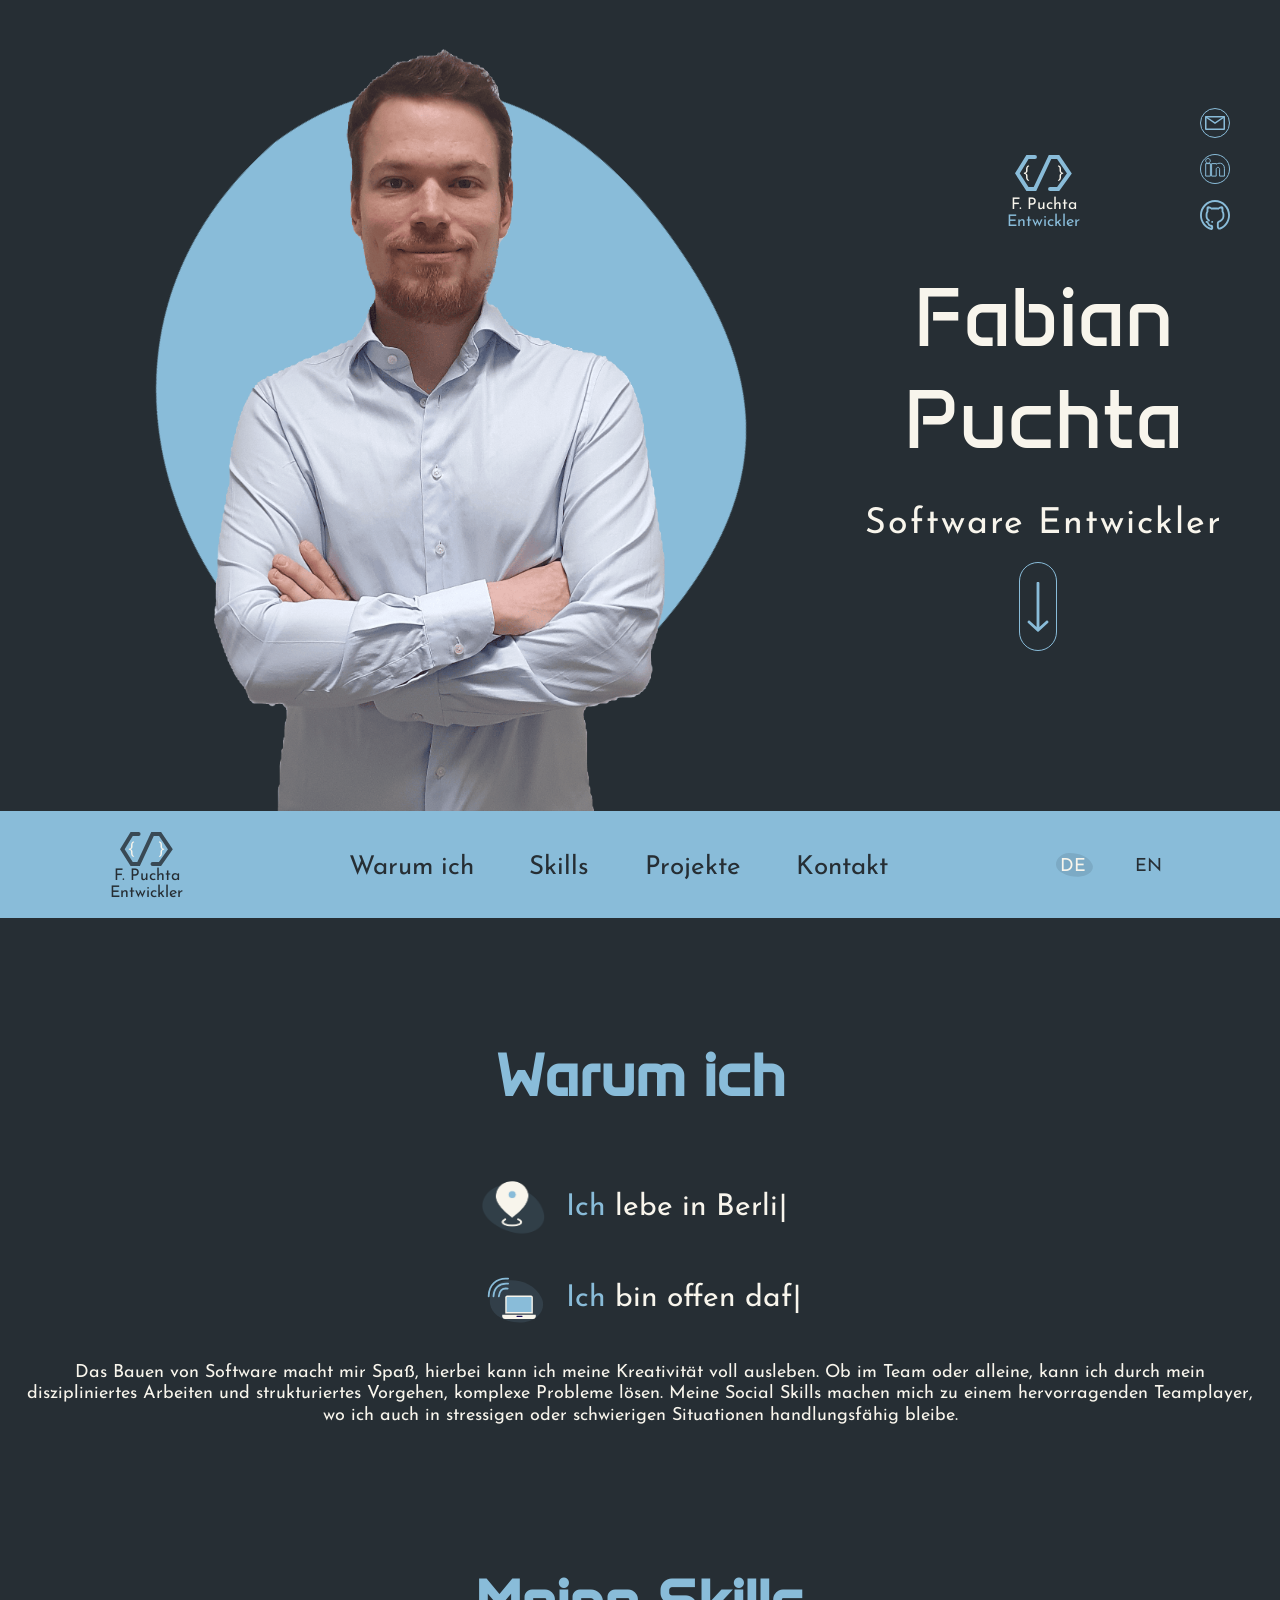
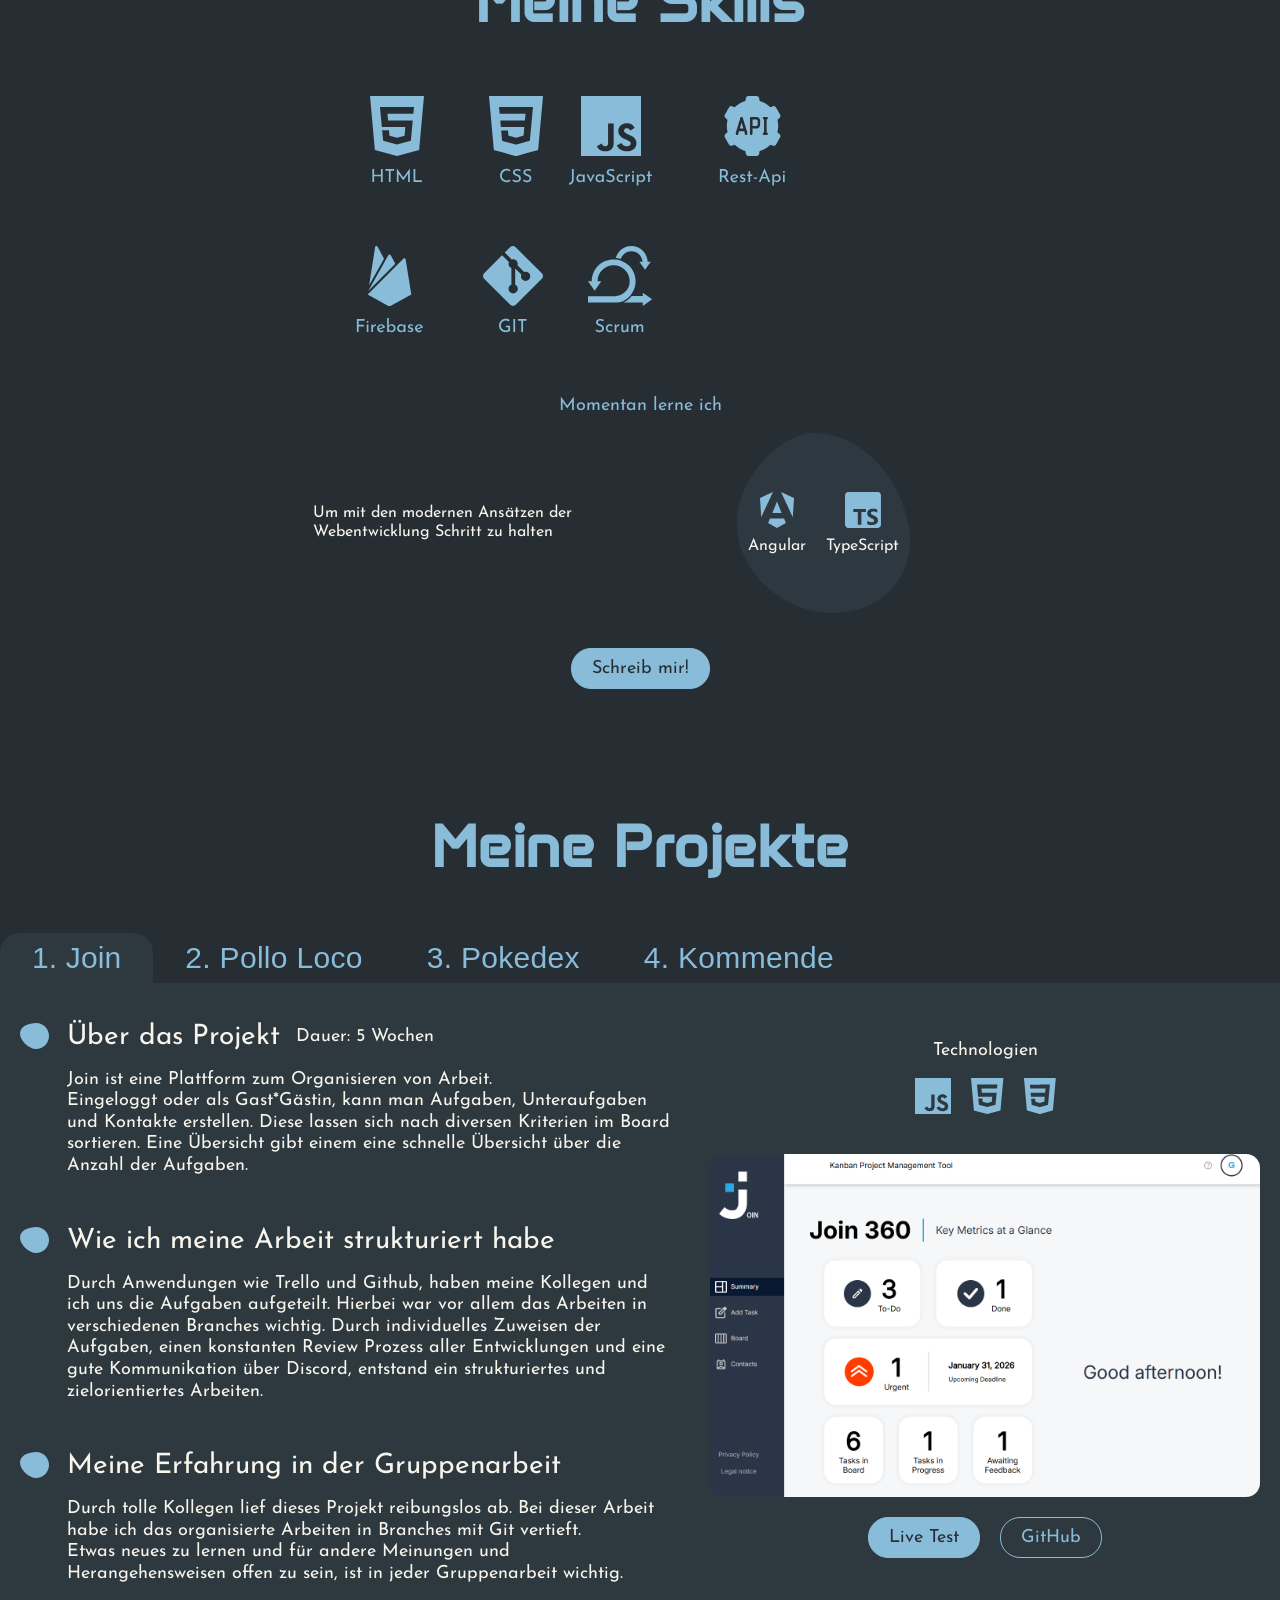
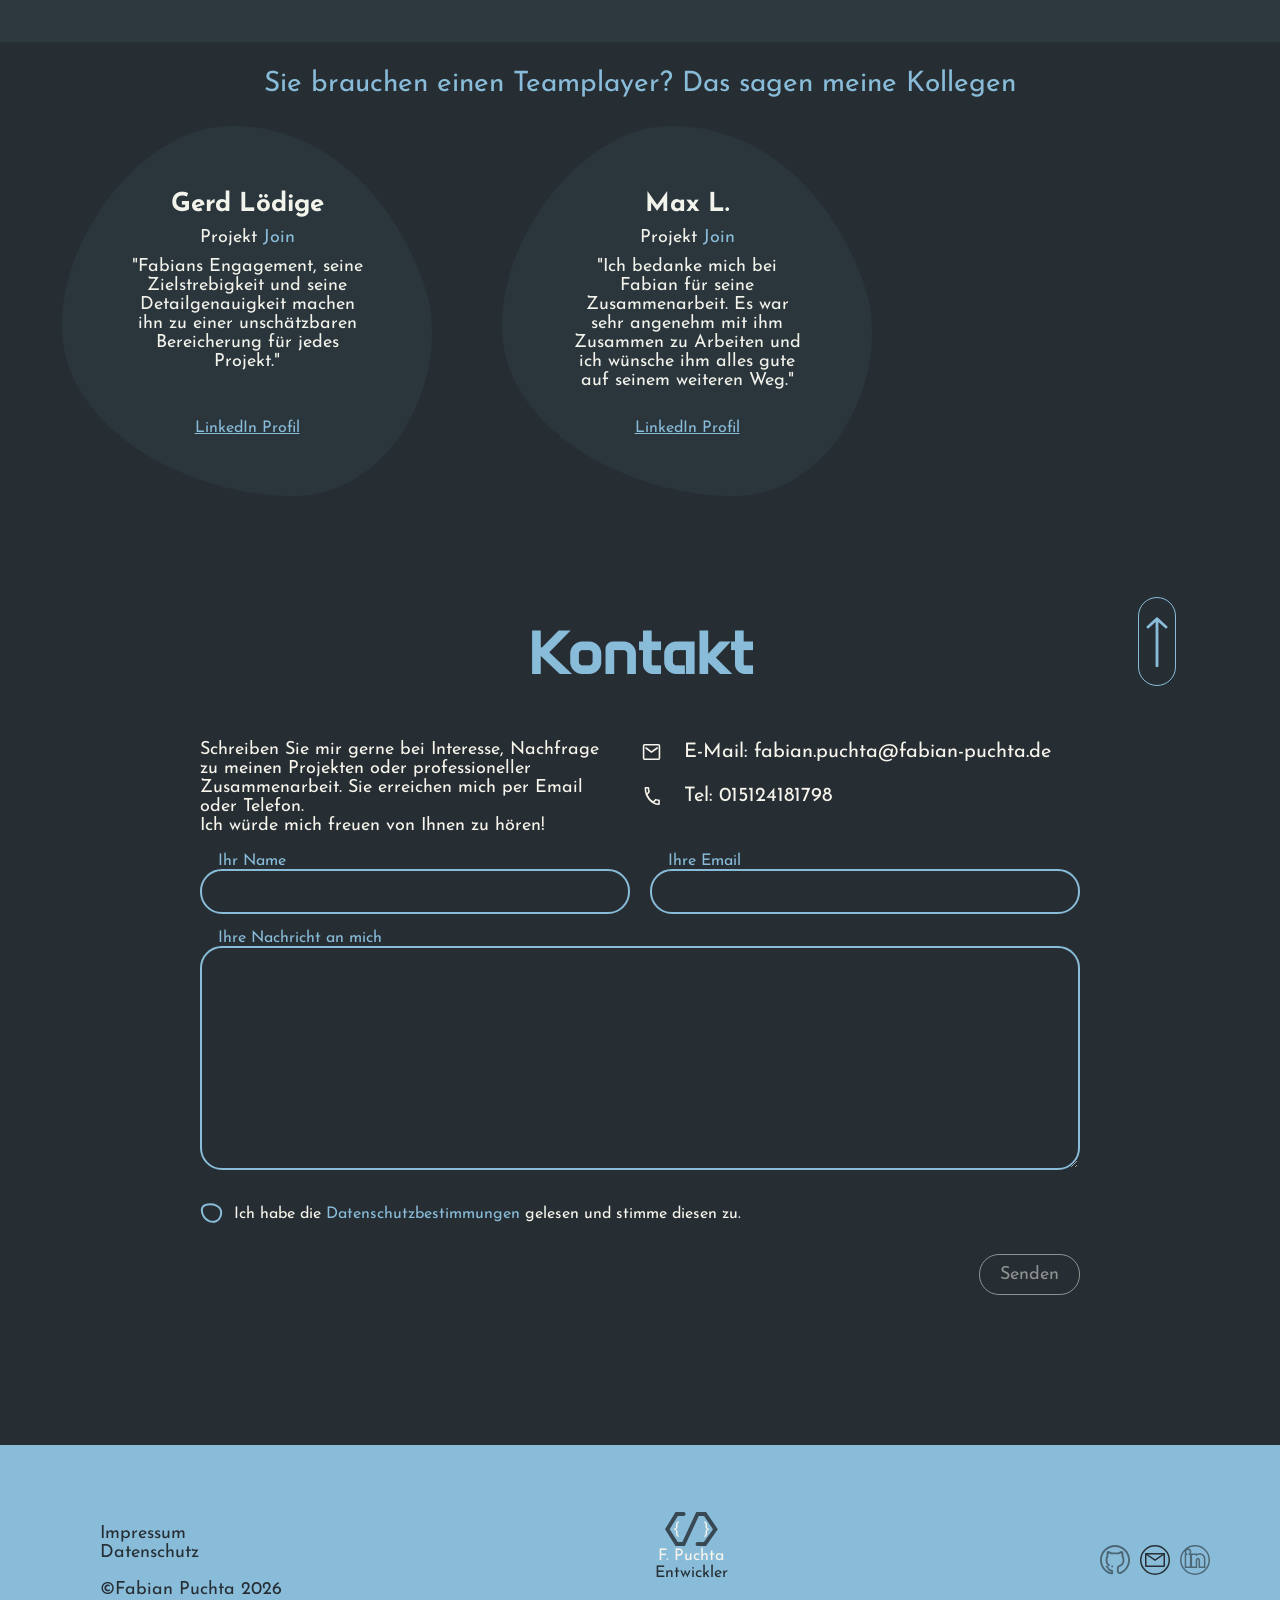
==== commit 9dec2113: "fix: improved the send button on the form for accessability - updated mail adress - updated btn acti" ====
--- a/index.html
+++ b/index.html
@@ -70,7 +70,7 @@
                         <p>Entwickler</p>
                     </div>
                     <div class="social-media">
-                        <a href="mailto:fabianpuchta@hotmail.de" target="_blank" rel="noopener noreferrer" aria-label="Email contact">
+                        <a href="mailto:fabian.puchta@fabian-puchta.de" target="_blank" rel="noopener noreferrer" aria-label="Email contact">
                             <img src="./assets/icons/social_media/emailBlue.svg" class="social-media-default"
                                 alt="" aria-hidden="true">
                             <img src="./assets/icons/social_media/mailMediaHover.svg" class="social-media-hover"
@@ -531,8 +531,8 @@
                     Ich würde mich freuen von Ihnen zu hören!
                 </p>
                 <div class="content-contact-right">
-                    <a class="contact-section-mail font-size-20" href="mailto:fabianpuchta@hotmail.de">E-Mail:
-                        fabianpuchta@hotmail.de</a>
+                    <a class="contact-section-mail font-size-20" href="mailto:fabian.puchta@fabian-puchta.de">E-Mail:
+                        fabian.puchta@fabian-puchta.de</a>
                     <p class="contact-section-phone font-size-20">Tel: 015124181798</p>
                 </div>
             </div>
@@ -594,8 +594,8 @@
                                 erforderlich.</span>
                         </div>
                     </div>
-                    <div class="send-btn-pos">
-                        <button class="btn-disabled" type="submit" id="sendBtn" aria-disabled="false">Senden</button>
+                    <div id="wrapperBtn" class="send-btn-pos">
+                        <button class="btn" type="submit" id="sendBtn" disabled aria-disabled="true">Senden</button>
                     </div>
                 </form>
                 <div class="response-window" id="responseContainer" role="alert" aria-live="polite" aria-hidden="true">
@@ -631,7 +631,7 @@
                     <img src="./assets/icons/contact/gitHoverFooter.svg" class="image-hover"
                         alt="" aria-hidden="true">
                 </a>
-                <a href="mailto:fabianpuchta@hotmail.de" target="_blank" rel="noopener noreferrer" class="swap-image" aria-label="Email contact">
+                <a href="mailto:fabian.puchta@fabian-puchta.de" target="_blank" rel="noopener noreferrer" class="swap-image" aria-label="Email contact">
                     <img src="./assets/icons/contact/mailFooter.svg" alt="" class="image-default" aria-hidden="true">
                     <img src="./assets/icons/contact/mailHoverFooter.svg" class="image-hover"
                         alt="" aria-hidden="true">
--- a/style.css
+++ b/style.css
@@ -24,19 +24,6 @@
 
 .btn:hover {
     background-color: #3f454a;
-}
-
-.btn-disabled {
-    cursor: context-menu;
-    border-radius: 20px;
-    border: 1px solid;
-    border-color: #8f9290;
-    background-color: transparent;
-    color: #8f9290;
-    padding: 10px 20px;
-    font-size: 18px;
-    font-family: 'Josefin', sans-serif;
-    cursor: context-menu;
 }
 
 .btn-live {
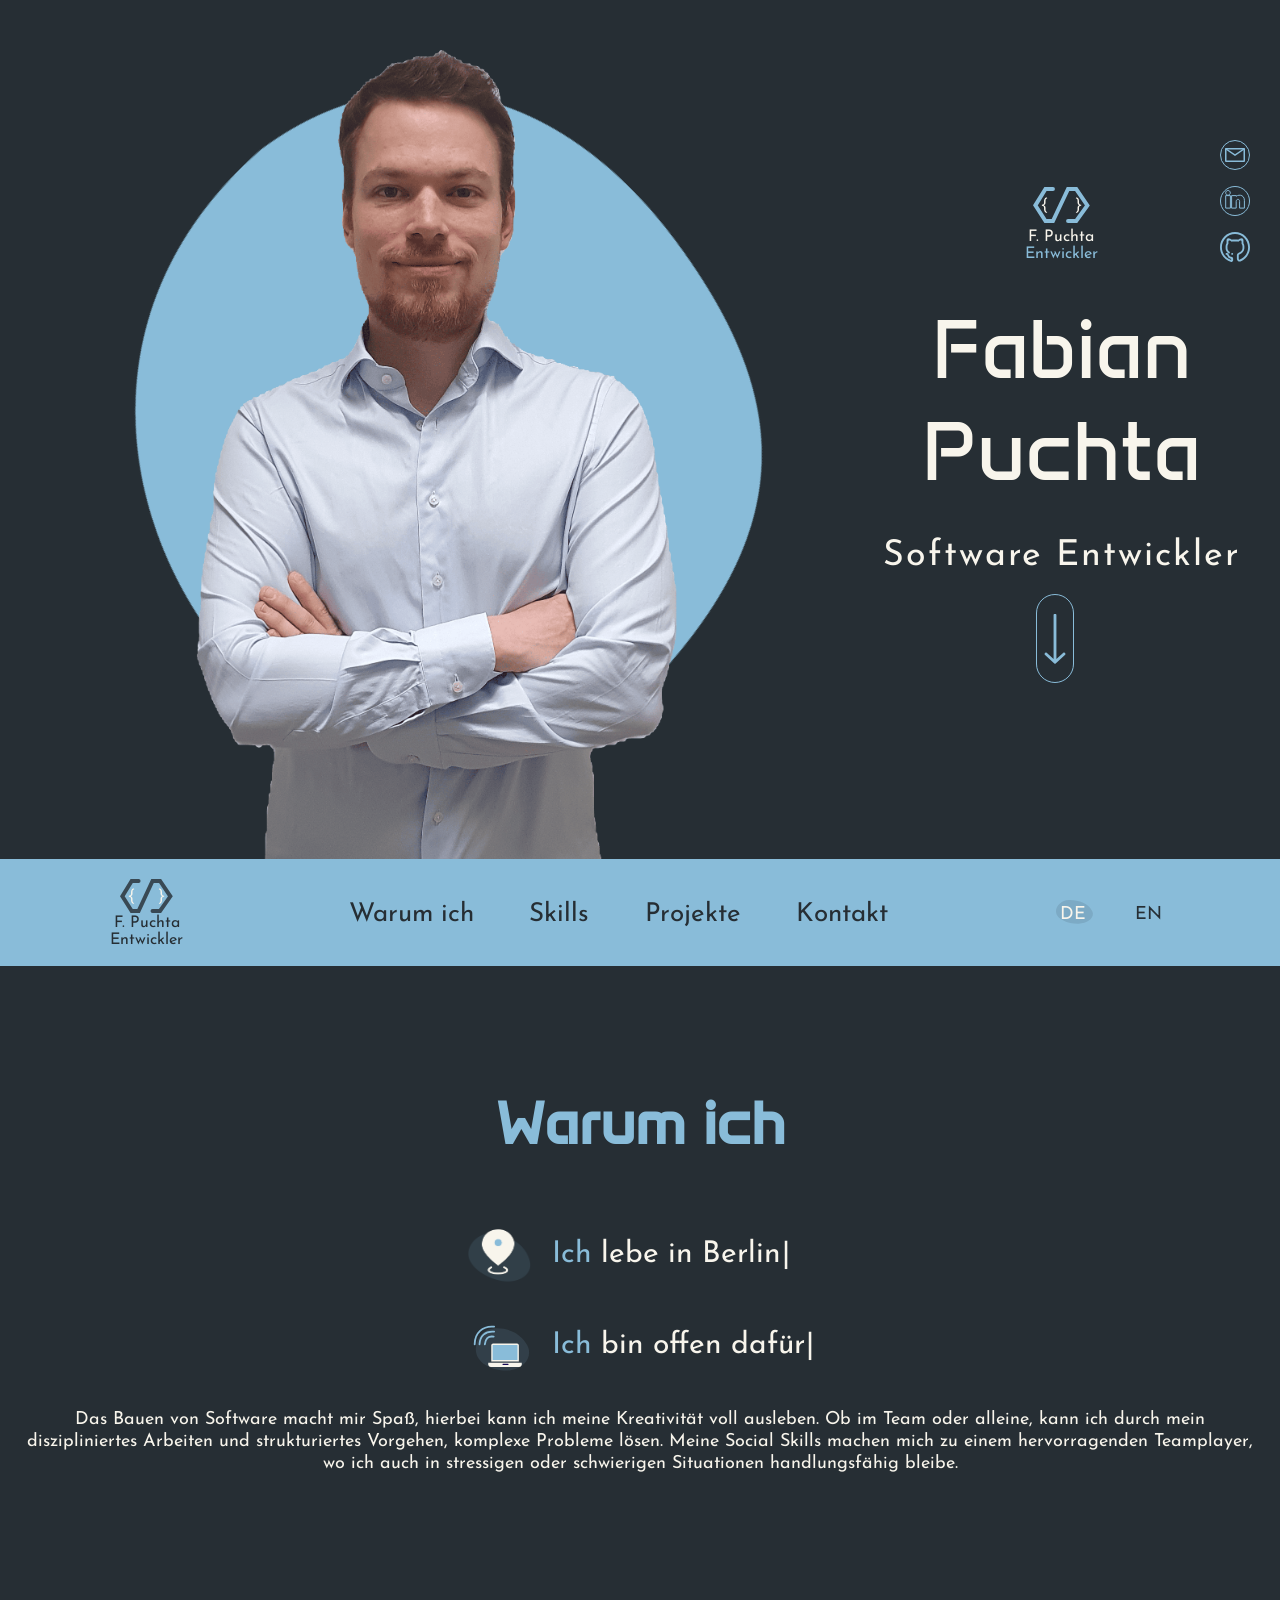
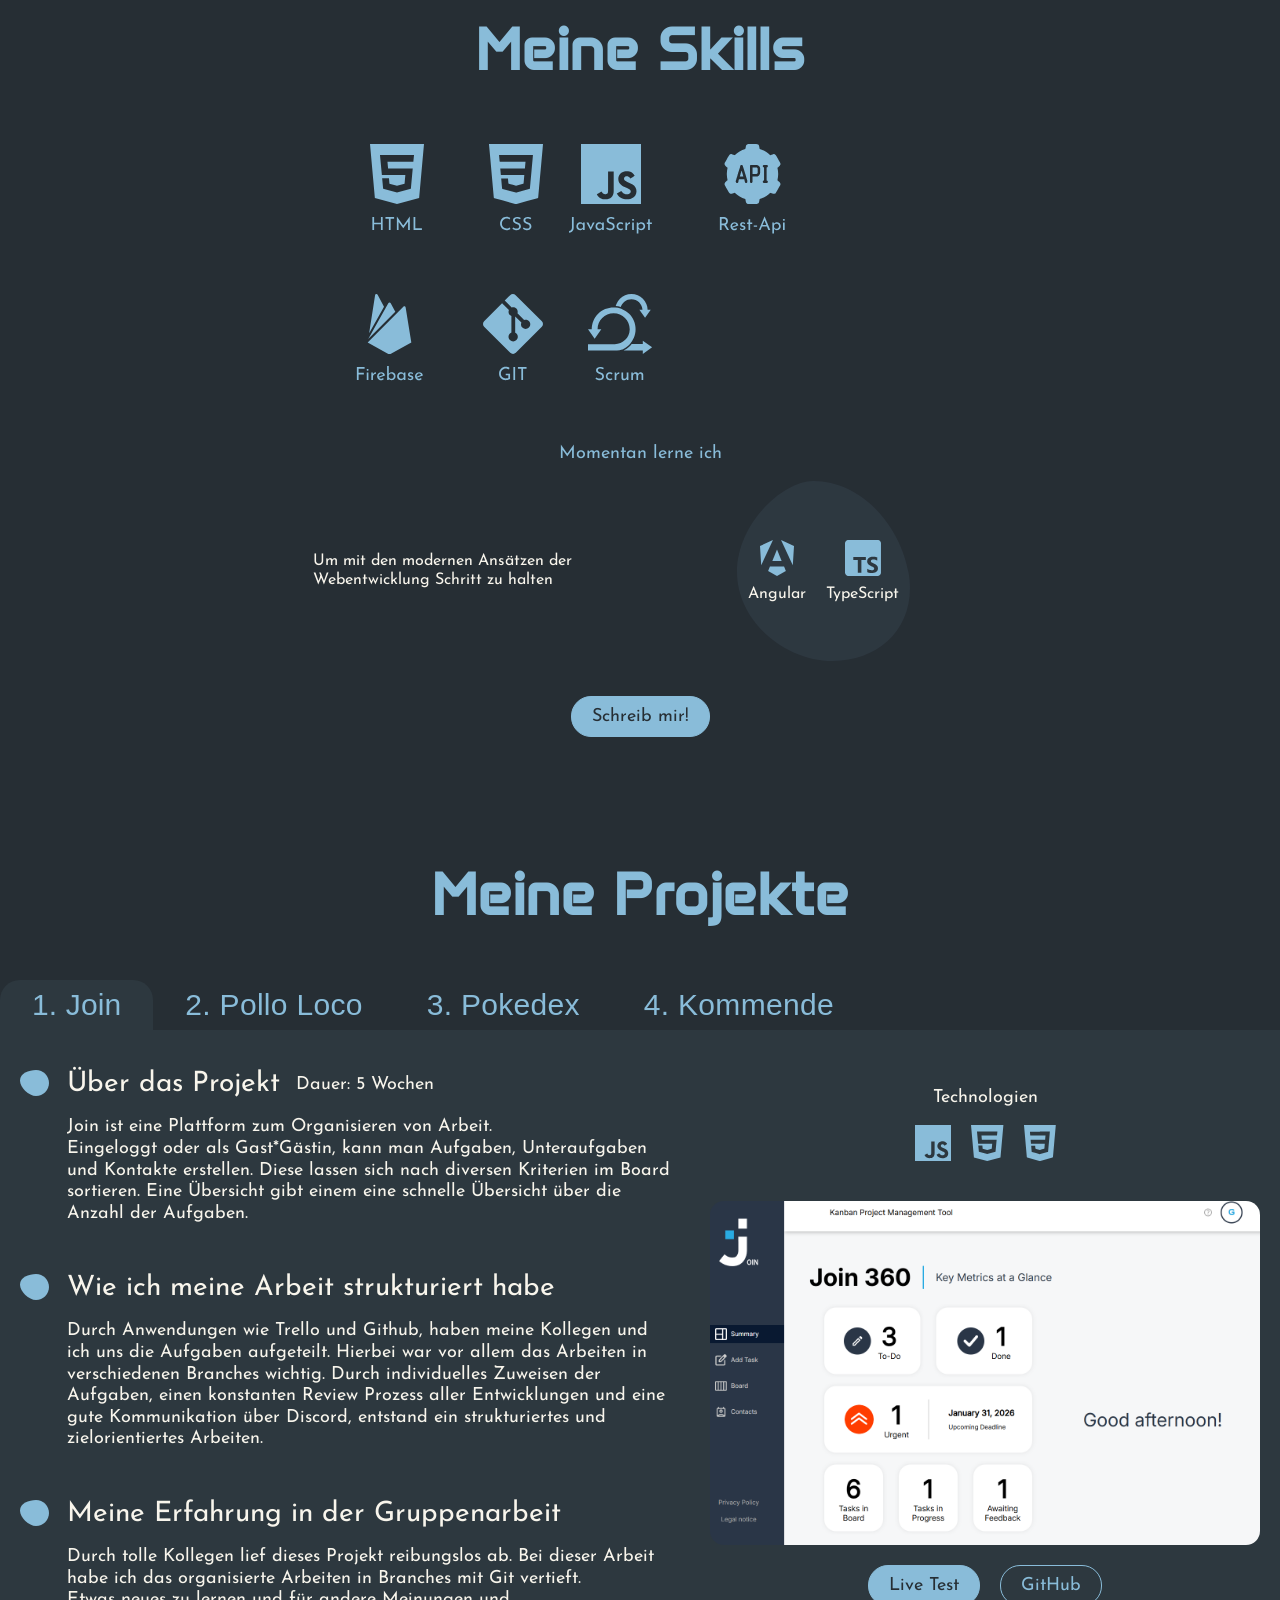
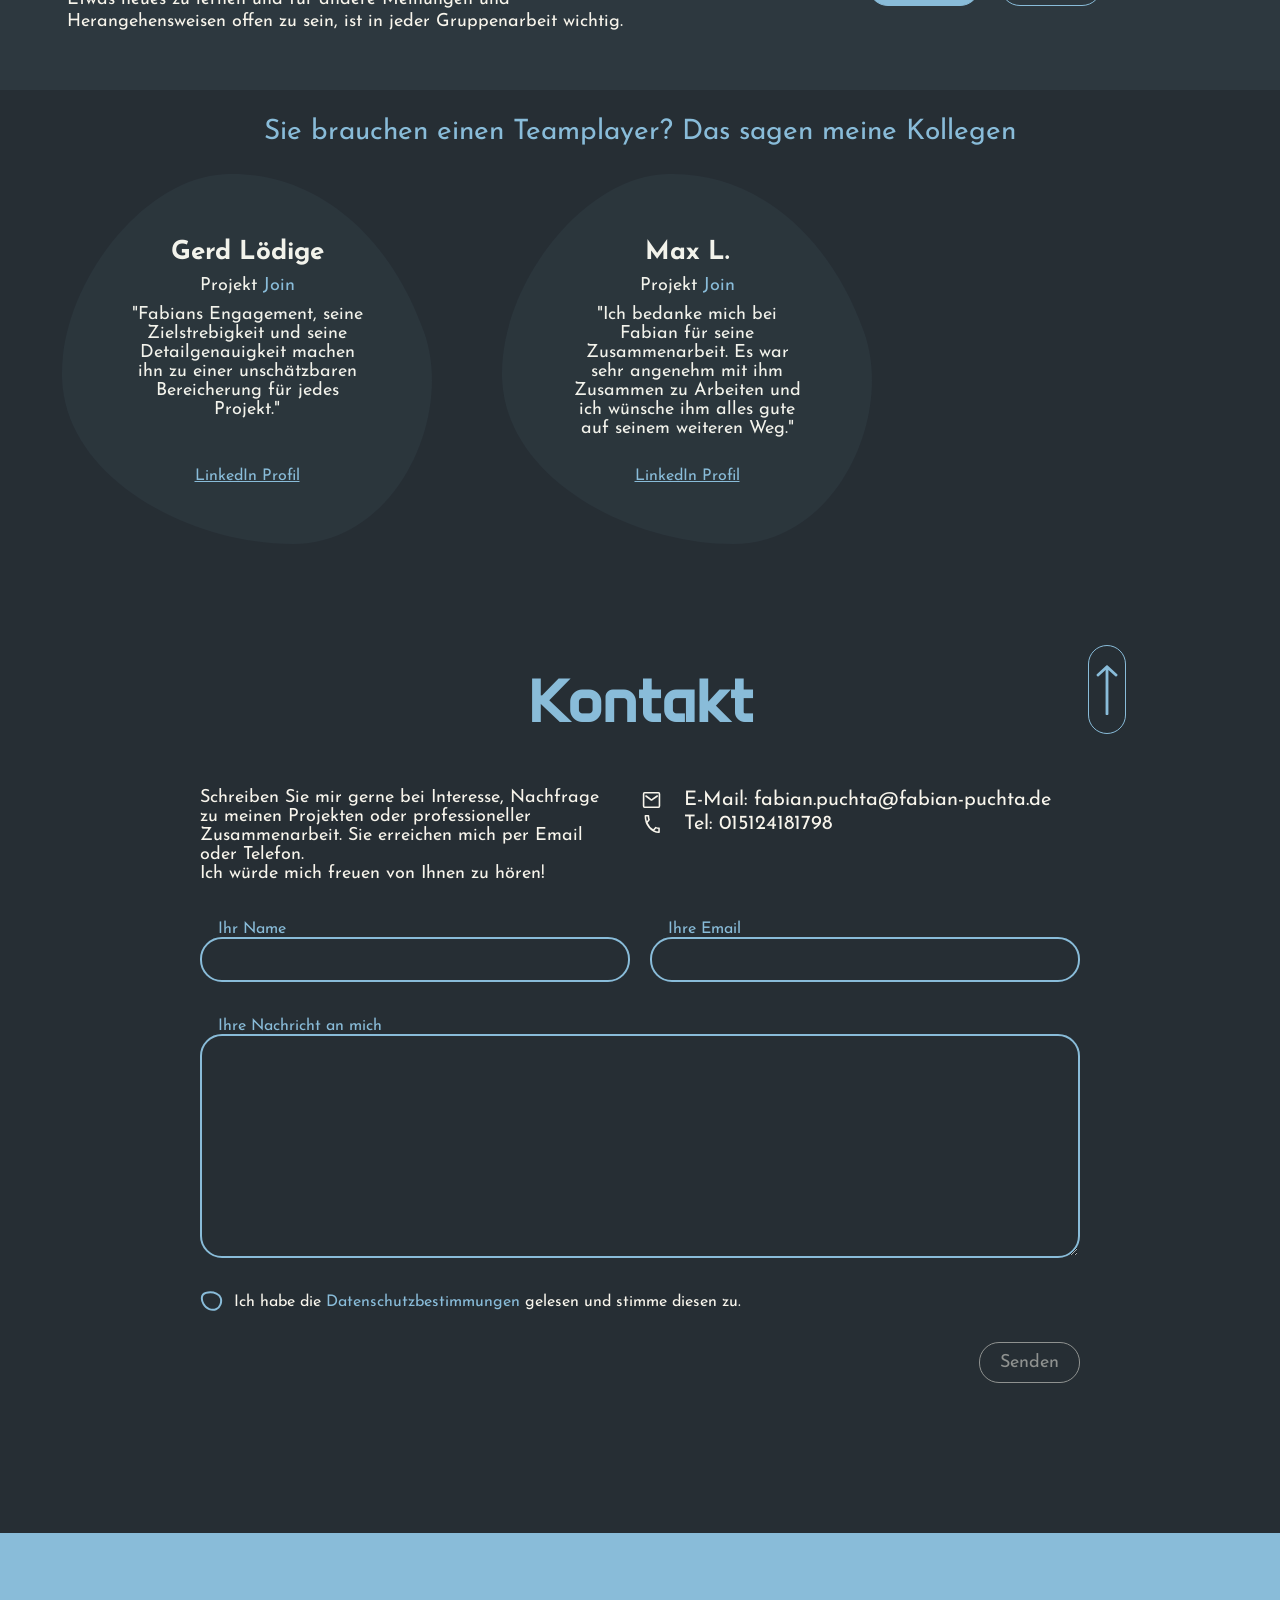
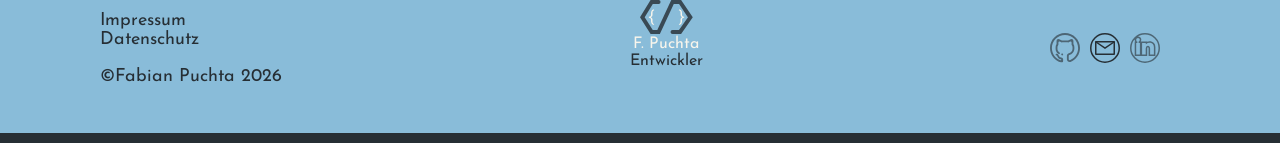
==== commit 39d8a5ae: "feat: - added content.js file for handling body content and setting language -i mplemented functions" ====
--- a/index.html
+++ b/index.html
@@ -4,7 +4,7 @@
 <head>
     <meta charset="UTF-8">
     <meta name="viewport" content="width=device-width, initial-scale=1.0">
-    <title>Mein Portfolio</title>
+    <title>Fabian Puchta</title>
     <link rel="icon" href="./assets/icons/logo/logoDarkBlue.svg" type="image/x-icon">
     <link rel="stylesheet" href="style.css">
     <link rel="stylesheet" href="./styles/fonts.css">
@@ -16,639 +16,16 @@
     <link rel="stylesheet" href="./styles/project_section.css">
     <link rel="stylesheet" href="./styles/project_resp.css">
     <link rel="stylesheet" href="./styles/responsive.css">
+
+
+    <script src="./scripts/content.js"></script>
 </head>
 
-<body>
-    <div class="wrapper-hero-section">
-        <section id="hero" class="hero">
-            <div class="header-resp d-none">
-                <div class="logo-hero">
-                    <div class="logo-hero-icon">
-                        <img src="./assets/icons/logo/logoHover.svg" class="logo-hover" alt="logo icon">
-                        <img src="./assets/icons/logo/logoLightBlue.svg" class="logo-default" alt="logo icon">
-                    </div>
-                    <p class="name">F. Puchta</p>
-                    <p>Entwickler</p>
-                </div>
-                <button onclick="toggleMenu(this)" class="menu-button" aria-label="Navigation menu" aria-expanded="false" aria-controls="nav-menu">
-                    <span class="burger-icon">
-                        <span class="burger-line burger-line--top"></span>
-                        <span class="burger-line burger-line--middle"></span>
-                        <span class="burger-line burger-line--bottom"></span>
-                    </span>
-                </button>
-            </div>
-            <div class="main-image-container">
-                <div class="nav-menu-container" id="nav-menu">
-                    <img src="./assets/img/respMenuBck.svg" alt="responsive menu background image">
-                    <div class="resp-menu-content">
-                        <a href="#aboutSection">Warum ich</a>
-                        <a href="#skillSection">Skills</a>
-                        <a href="#projectSection">Projekte</a>
-                        <a href="#contactSection">Kontakt</a>
-                        <div class="navbar-language">
-                            <p>DE</p>
-                            <a href="./html/english/english_main.html">EN</a>
-                        </div>
-                    </div>
-                </div>
-                <img src="./assets/img/heroBackgroundHover.png" class="img-background-hover"
-                    alt="background in hover state">
-                <img src="./assets/img/heroBackground.png" class="img-background-default"
-                    alt="background in default state">
-                <img src="./assets/img/profil.png" class="profil-img" alt="photo of fabian puchta">
-            </div>
-            <div class="info-hero-section">
-                <div class="social-media-wrapper">
-                    <div class="social-media"></div>
-                    <div class="logo-hero">
-                        <div class="logo-hero-icon">
-                            <img src="./assets/icons/logo/logoHover.svg" class="logo-hover" alt="logo icon">
-                            <img src="./assets/icons/logo/logoLightBlue.svg" class="logo-default" alt="logo icon">
-                        </div>
-                        <p class="name">F. Puchta</p>
-                        <p>Entwickler</p>
-                    </div>
-                    <div class="social-media">
-                        <a href="mailto:fabian.puchta@fabian-puchta.de" target="_blank" rel="noopener noreferrer" aria-label="Email contact">
-                            <img src="./assets/icons/social_media/emailBlue.svg" class="social-media-default"
-                                alt="" aria-hidden="true">
-                            <img src="./assets/icons/social_media/mailMediaHover.svg" class="social-media-hover"
-                                alt="" aria-hidden="true">
-                        </a>
-                        <a href="https://www.linkedin.com/in/fabian-puchta-7ba7383b7/" target="_blank"
-                            rel="noopener noreferrer" aria-label="LinkedIn profile">
-                            <img src="./assets/icons/social_media/linkedIn.svg" class="social-media-default"
-                                alt="" aria-hidden="true">
-                            <img src="./assets/icons/social_media/linkedInHover.svg" class="social-media-hover"
-                                alt="" aria-hidden="true">
-                        </a>
-                        <a href="https://github.com/FabianP95" target="_blank" rel="noopener noreferrer" aria-label="GitHub profile">
-                            <img src="./assets/icons/social_media/github.svg" class="social-media-default"
-                                alt="" aria-hidden="true">
-                            <img src="./assets/icons/social_media/githubHover.svg" class="social-media-hover"
-                                alt="" aria-hidden="true">
-                        </a>
-                    </div>
-                </div>
-                <div class="title">
-                    <h1>Fabian Puchta</h1>
-                    <p>Software Entwickler</p>
-                </div>
-                <div class="wrapper-arrow-down">
-                    <a href="#aboutSection" class="swap-image">
-                        <img src="./assets/icons/hero_section/arrowDownHover.svg" class="image-hover"
-                            alt="arrow pointing downward in hovered state">
-                        <img src="./assets/icons/hero_section/arrowDown.svg" class="image-default"
-                            alt="arrow pointing downward">
-                    </a>
-                </div>
-            </div>
-        </section>
-    </div>
-    <div class="wrapper-navbar">
-        <nav>
-            <div class="navbar-logo">
-                <div class="wrapper-logo-footer">
-                    <img src="./assets/icons/logo/logoDarkBlue.svg" alt="logo">
-                    <p class="name">F. Puchta</p>
-                    <span>Entwickler</span>
-                </div>
-            </div>
-            <div class="navbar-menu font-size-26">
-                <a href="#aboutSection">Warum ich</a>
-                <a href="#skillSection">Skills</a>
-                <a href="#projectSection">Projekte</a>
-                <a href="#contactSection">Kontakt</a>
-            </div>
-            <div class="navbar-language">
-                <p>DE</p>
-                <a href="./html/english/english_main.html">EN</a>
-            </div>
-        </nav>
-    </div>
-    <div class="content-wrapper">
-        <section id="aboutSection" class="sub-section mrg-tp-section">
-            <h2 class="content-headlines">Warum ich</h2>
-            <div class="content-section-body">
-                <div class="content-about-left">
-                    <div class="info-left">
-                        <img class="location-icon" src="./assets/icons/about_me/locationIcon.png" alt="location pin">
-                        <img class="resp-location-icon" src="./assets/icons/about_me/locationResp.svg"
-                            alt="location pin">
-                        <p data-text="Ich lebe in Berlin.." class="font-size-30 typewriter">
-                        </p>
-                    </div>
-                    <div class="info-left">
-                        <img src="./assets/icons/about_me/remote.svg" alt=" laptop with wifi signal">
-                        <p data-text="Ich bin offen dafür remote zu arbeiten.." class="font-size-30 typewriter">
-                        </p>
-                    </div>
-                </div>
-                <div class="content-about-right">
-                    <p class="font-size-18 line-height">Das Bauen von Software macht mir Spaß, hierbei kann ich meine
-                        Kreativität voll ausleben.
-                        Ob im Team oder alleine, kann ich durch mein diszipliniertes Arbeiten und strukturiertes
-                        Vorgehen, komplexe Probleme lösen.
-                        Meine Social Skills machen mich zu einem hervorragenden Teamplayer, wo ich auch in stressigen
-                        oder
-                        schwierigen Situationen handlungsfähig bleibe.
-                    </p>
-                    <div class="write-me-btn">
-                        <a href="#contactSection" class="btn font-size-18">Schreib mir</a>
-                    </div>
-                </div>
-            </div>
-        </section>
-        <section id="skillSection" class="sub-section mrg-tp-section">
-            <h2 class="content-headlines">Meine Skills</h2>
-            <div class="content-section-body">
-                <div class="content-skills-left">
-                    <img class="skill-icon-big" src="./assets/icons/skills/htmlBig.svg" alt="icon for html">
-                    <img class="skill-icon-big" src="./assets/icons/skills/cssBig.svg" alt="icon for css">
-                    <img class="skill-icon-big" src="./assets/icons/skills/jsBig.svg" alt="icon for java script">
-                    <img class="skill-icon-big" src="./assets/icons/skills/apiBig.svg" alt="icon for an API">
-                    <img class="skill-icon-big" src="./assets/icons/skills/firebaseBig.svg"
-                        alt="icon for firebase storage">
-                    <img class="skill-icon-big" src="./assets/icons/skills/gitBig.svg" alt="icon for gitHub">
-                    <img class="skill-icon-big" src="./assets/icons/skills/scrumBig.svg" alt="icon for scrum">
-                    <img class="skill-icon-small" src="./assets/icons/skills/htmlSmall.svg" alt="icon for html">
-                    <img class="skill-icon-small" src="./assets/icons/skills/cssSmall.svg" alt="icon for css">
-                    <img class="skill-icon-small" src="./assets/icons/skills/jsSmall.svg" alt="icon for java script">
-                    <img class="skill-icon-small" src="./assets/icons/skills/apiSmall.svg" alt="icon for an API">
-                    <img class="skill-icon-small" src="./assets/icons/skills/firebaseSmall.svg"
-                        alt="icon for firebase storage">
-                    <img class="skill-icon-small" src="./assets/icons/skills/gitSmall.svg" alt="icon for gitHub">
-                    <img class="skill-icon-small" src="./assets/icons/skills/scrumSmall.svg" alt="icon for scrum">
-                </div>
-                <div class="content-skills-right">
-                    <p class="font-size-18">Momentan lerne ich</p>
-                    <div class="skills-learning">
-                        <div class="new-skill">
-                            <img src="./assets/icons/skills/angularSmall.svg" alt="icon for an angular">
-                            <p>Angular</p>
-                        </div>
-                        <div class="new-skill">
-                            <img src="./assets/icons/skills/typeScriptSmall.svg" alt="icon for an typescript">
-                            <p>TypeScript</p>
-                        </div>
-                    </div>
-                    <p>Um mit den modernen Ansätzen der Webentwicklung Schritt zu halten
-                    </p>
-                </div>
-                <div class="content-skills-resp">
-                    <p class="font-size-18 color-writing-blue">Momentan lerne ich</p>
-                    <div class="content-writing-resp">
-                        <p class="div-space line-height">Um mit den modernen Ansätzen der Webentwicklung Schritt zu
-                            halten</p>
-                        <div class="div-space skills-icons-resp">
-                            <div class="new-skill">
-                                <img src="./assets/icons/skills/angularSmall.svg" alt="icon for an angular">
-                                <p>Angular</p>
-                            </div>
-                            <div class="new-skill">
-                                <img src="./assets/icons/skills/typeScriptSmall.svg" alt="icon for an typescript">
-                                <p>TypeScript</p>
-                            </div>
-                        </div>
-                    </div>
-                </div>
-                <div class="write-me-btn-resp">
-                    <a href="#contactSection" class="btn-live font-size-18">Schreib mir!</a>
-                </div>
-            </div>
-        </section>
-    </div>
-    <section id="projectSection" class="sub-section mrg-tp-section">
-        <h2 class="content-headlines">Meine Projekte</h2>
-        <nav class="nav-projects" role="tablist">
-            <button class="tab active" role="tab" id="tab-join" aria-selected="true" aria-controls="panel-join" tabindex="0"><span class="color-writing-blue font-size-30 desktop-content">1.
-                    Join</span>
-                <span class="color-writing-blue font-size-30 resp-content">1. Projekt</span>
-            </button>
-            <button class="tab color-writing-blue font-size-30" role="tab" id="tab-pollo" aria-selected="false" aria-controls="panel-pollo" tabindex="-1"><span
-                    class="color-writing-blue font-size-30 desktop-content">2. Pollo Loco</span>
-                <span class="color-writing-blue font-size-30 resp-content">2. Projekt</span>
-            </button>
-            <button class="tab color-writing-blue font-size-30" role="tab" id="tab-pokedex" aria-selected="false" aria-controls="panel-pokedex" tabindex="-1"><span
-                    class="color-writing-blue font-size-30 desktop-content">3. Pokedex</span>
-                <span class="color-writing-blue font-size-30 resp-content">3. Projekt</span>
-            </button>
-            <button class="tab color-writing-blue font-size-30" role="tab" id="tab-future" aria-selected="false" aria-controls="panel-future" tabindex="-1"><span
-                    class="color-writing-blue font-size-30 desktop-content">4. Kommende</span>
-                <span class="color-writing-blue font-size-30 resp-content">4. Projekt</span>
-            </button>
-        </nav>
-        <div id="projectsContainer" class="card">
-            <div class="content-wrapper-projects">
-                <div class="panel active" data-panel="0" role="tabpanel" id="panel-join" aria-labelledby="tab-join" aria-hidden="false">
-                    <div class="project-btns-resp">
-                        <a href="" class="btn-live" target="_blank" rel="noopener noreferrer">Live Test</a>
-                        <a href="https://github.com/FabianP95/Join" class="btn" target="_blank"
-                            rel="noopener noreferrer">GitHub</a>
-                    </div>
-                    <div class="pr-card-left">
-                        <div class="pr-section">
-                            <img src="./assets/icons/bulletPoint.svg" alt="bulletpoint graphic">
-                            <div>
-                                <h3 class="pr-title">
-                                    Über das Projekt
-                                    <span class="font-size-18 pr-duration">Dauer: 5 Wochen</span>
-                                </h3>
-                                <p class="font-size-18 line-height">
-                                    Join ist eine Plattform zum Organisieren von Arbeit.<br>
-                                    Eingeloggt oder als Gast*Gästin, kann man Aufgaben, Unteraufgaben und Kontakte
-                                    erstellen. Diese lassen sich nach diversen Kriterien im Board sortieren.
-                                    Eine Übersicht gibt einem eine schnelle Übersicht über die Anzahl der Aufgaben.
-                                </p>
-                            </div>
-                        </div>
-                        <div class="pr-section">
-                            <img src="./assets/icons/bulletPoint.svg" alt="bulletpoint graphic">
-                            <div>
-                                <h3 class="pr-title">Wie ich meine Arbeit strukturiert habe</h3>
-                                <p class="font-size-18 line-height">
-                                    Durch Anwendungen wie Trello und Github, haben meine Kollegen und ich uns die
-                                    Aufgaben aufgeteilt. Hierbei war vor allem das Arbeiten
-                                    in verschiedenen Branches wichtig. Durch individuelles Zuweisen der Aufgaben, einen
-                                    konstanten Review Prozess aller Entwicklungen und eine gute Kommunikation über
-                                    Discord,
-                                    entstand ein strukturiertes und zielorientiertes Arbeiten.
-                                </p>
-                            </div>
-                        </div>
-                        <div class="pr-section">
-                            <img src="./assets/icons/bulletPoint.svg" alt="bulletpoint graphic">
-                            <div>
-                                <h3 class="pr-title">Meine Erfahrung in der Gruppenarbeit</h3>
-                                <p class="font-size-18 line-height">
-                                    Durch tolle Kollegen lief dieses Projekt reibungslos ab. Bei dieser Arbeit habe ich
-                                    das organisierte Arbeiten in Branches mit Git vertieft. <br>
-                                    Etwas neues zu lernen und für andere Meinungen und Herangehensweisen offen zu sein,
-                                    ist in jeder Gruppenarbeit wichtig.
-                                </p>
-                            </div>
-                        </div>
-                    </div>
-                    <div class="pr-right ">
-                        <div class="sub-section pr-tech">
-                            <p class="font-size-18">Technologien</p>
-                            <div class="tech-icon-row">
-                                <img src="./assets/icons/skills/jsSmall.svg" alt="javascript icon">
-                                <img src="./assets/icons/skills/htmlSmall.svg" alt="html icon">
-                                <img src="./assets/icons/skills/cssSmall.svg" alt="css icon">
-                            </div>
-                        </div>
-                        <div class="pr-section">
-                            <div class="pr-header-resp">
-                                <h3 class="pr-title-resp">Join</h3>
-                                <p>Technologien: HTML, CSS, JavaScript</p>
-                                <p>Dauer: 5 Wochen</p>
-                            </div>
-                        </div>
-                        <div class="screenshot-project">
-                            <img src="./assets/img/joinScreen.png" alt="screenshot of the project 'join'">
-                        </div>
-                        <div class="project-btns">
-                            <a href="" class="btn-live" target="_blank" rel="noopener noreferrer">Live Test</a>
-                            <a href="https://github.com/FabianP95/Join" class="btn" target="_blank"
-                                rel="noopener noreferrer">GitHub</a>
-                        </div>
-                    </div>
-                </div>
-                <div class="panel" data-panel="1" role="tabpanel" id="panel-pollo" aria-labelledby="tab-pollo" aria-hidden="true">
-                    <div class="project-btns-resp">
-                        <a href="" class="btn-live" target="_blank" rel="noopener noreferrer">Live Test</a>
-                        <a href="https://github.com/FabianP95/el_pollo_loco" target="_blank" rel="noopener noreferrer"
-                            class="btn">GitHub</a>
-                    </div>
-                    <div class="pr-card-left">
-                        <div class="pr-section">
-                            <img src="./assets/icons/bulletPoint.svg" alt="bulletpoint graphic">
-                            <div>
-                                <h3 class="pr-title">
-                                    Über das Projekt
-                                    <span class="font-size-18 pr-duration">Dauer: 3 Wochen</span>
-                                </h3>
-                                <p class="font-size-18 line-height">
-                                    Ein klassisches Jump&Run Spiel.<br>
-                                    Hierbei steuert man Pepe, kann Münzen und Flaschen einsammeln um Hühner zu
-                                    bekämpfen.
-                                    Am Ende des Levels wartet der Endboss auf einen.
-                                </p>
-                            </div>
-                        </div>
-                        <div class="pr-section">
-                            <img src="./assets/icons/bulletPoint.svg" alt="bulletpoint graphic">
-                            <div>
-                                <h3 class="pr-title">Wie habe ich meine Arbeit organisiert</h3>
-                                <p class="font-size-18 line-height">
-                                    Durch eine überlegte Herangehensweise und das Unterteilen des Projekts nach
-                                    einzelnen Bereichen, im Zusammenspiel mit aussagekräftigen Commits,
-                                    gelang die Fertigstellung dieses Projekts.
-                                </p>
-                            </div>
-                        </div>
-                        <div class="pr-section">
-                            <img src="./assets/icons/bulletPoint.svg" alt="bulletpoint graphic">
-                            <div>
-                                <h3 class="pr-title">Was habe ich gelernt</h3>
-                                <p class="font-size-18 line-height">
-                                    Die Neuheiten hierbei waren das Objekt orientierte Arbeiten mit Klassen in
-                                    JavaScript und die Darstellung von Graphiken auf einem HTML Canvas.<br>
-                                    Auch das umfängliche Arbeiten mit Intervallen war hierbei ein Fokus.
-                                </p>
-                            </div>
-                        </div>
-                    </div>
-                    <div class="pr-right ">
-                        <div class="sub-section pr-tech">
-                            <p class="font-size-18">Technologien</p>
-                            <div class="tech-icon-row">
-                                <img src="./assets/icons/skills/htmlSmall.svg" alt="html icon">
-                                <img src="./assets/icons/skills/jsSmall.svg" alt="javascript icon">
-                                <img src="./assets/icons/skills/cssSmall.svg" alt="css icon">
-                            </div>
-                        </div>
-                        <div class="pr-section">
-                            <div class="pr-header-resp">
-                                <h3 class="pr-title-resp">Pollo Loco</h3>
-                                <p>Technologien: HTML, CSS, JavaScript</p>
-                                <p>Dauer: 3 Wochen</p>
-                            </div>
-                        </div>
-                        <div class="screenshot-project">
-                            <img src="./assets/img/polloScreen.png" alt="screenshot of the project 'el pollo loco'">
-                        </div>
-                        <div class="project-btns">
-                            <a href="" class="btn-live" target="_blank" rel="noopener noreferrer">Live Test</a>
-                            <a href="https://github.com/FabianP95/el_pollo_loco" target="_blank"
-                                rel="noopener noreferrer" class="btn">GitHub</a>
-                        </div>
-                    </div>
-                </div>
-                <div class="panel" data-panel="2" role="tabpanel" id="panel-pokedex" aria-labelledby="tab-pokedex" aria-hidden="true">
-                    <div class="project-btns-resp">
-                        <a href="" class="btn-live" target="_blank" rel="noopener noreferrer">Live Test</a>
-                        <a href="https://github.com/FabianP95/pokedex" class="btn" target="_blank"
-                            rel="noopener noreferrer">GitHub</a>
-                    </div>
-                    <div class="pr-card-left">
-                        <div class="pr-section">
-                            <img src="./assets/icons/bulletPoint.svg" alt="bulletpoint graphic">
-                            <div>
-                                <h3 class="pr-title">
-                                    Über das Projekt
-                                    <span class="font-size-18 pr-duration">Dauer: 4 Wochen</span>
-                                </h3>
-                                <p class="font-size-18 line-height">
-                                    Pokedex ist die Darstellung aller Pokemon, nach der bekannten Vorlage aus den
-                                    Spielen.<br>
-                                    Hierbei werden die Pokemon mit Bild und verschiedenen Werten, sortiert nach ihrer
-                                    Nummer, anhand einer Karte angezeigt.
-                                    Dabei erlangt der Nutzer eine umfassende Übersicht zu jedem Pokemon.
-                                </p>
-                            </div>
-                        </div>
-                        <div class="pr-section">
-                            <img src="./assets/icons/bulletPoint.svg" alt="bulletpoint graphic">
-                            <div>
-                                <h3 class="pr-title">Wie habe ich meine Arbeit organisiert</h3>
-                                <p class="font-size-18 line-height">
-                                    Mit Trello gelang mir hierbei die erfolgreiche Umsetzung dieses Projekts.
-                                </p>
-                            </div>
-                        </div>
-                        <div class="pr-section">
-                            <img src="./assets/icons/bulletPoint.svg" alt="bulletpoint graphic">
-                            <div>
-                                <h3 class="pr-title">Was habe ich gelernt</h3>
-                                <p class="font-size-18 line-height">
-                                    Gelernt habe ich bei diesem Projekt den Umgang mit APIs und JSON Objekten.<br>
-                                    Vertieft wurde zudem das Nutzen von HTML Templates zur Darstellung der Pokemon.
-                                </p>
-                            </div>
-                        </div>
-                    </div>
-                    <div class="pr-right ">
-                        <div class="sub-section pr-tech">
-                            <p class="font-size-18">Technologien</p>
-                            <div class="tech-icon-row">
-                                <img src="./assets/icons/skills/htmlSmall.svg" alt="html icon">
-                                <img src="./assets/icons/skills/cssSmall.svg" alt="css icon">
-                                <img src="./assets/icons/skills/jsSmall.svg" alt="javascript icon">
-                            </div>
-                        </div>
-                        <div class="pr-section">
-                            <div class="pr-header-resp">
-                                <h3 class="pr-title-resp">Pokedex</h3>
-                                <p>Technologien: Firebase, CSS, JavaScript, HTML</p>
-                                <p>Dauer: 4 Wochen</p>
-                            </div>
-                        </div>
-                        <div class="screenshot-project">
-                            <img src="./assets/img/pokeScreen.png" alt="screenshot of the project 'el pollo loco'">
-                        </div>
-                        <div class="project-btns">
-                            <a href="" class="btn-live" target="_blank" rel="noopener noreferrer">Live Test</a>
-                            <a href="https://github.com/FabianP95/pokedex" class="btn" target="_blank"
-                                rel="noopener noreferrer">GitHub</a>
-                        </div>
-                    </div>
-                </div>
-                <div class="panel" data-panel="3" role="tabpanel" id="panel-future" aria-labelledby="tab-future" aria-hidden="true">
-                    <div class="pr-card-left">
-                        <div class="pr-section">
-                            <img src="./assets/icons/bulletPoint.svg" alt="bulletpoint graphic">
-                            <div>
-                                <h3 class="pr-title">
-                                    Über das Projekt
-                                </h3>
-                                <p class="font-size-18 line-height">
-                                    In kommenden Projekten möchte ich meine Fähigkeiten in der Softwareentwicklung
-                                    erweitern. Hierbei liegt mein Fokus auf dem Arbeiten und Entwickeln
-                                    mit Angular und TypeScript.
-                                </p>
-                            </div>
-                        </div>
-                    </div>
-                    <div class="pr-right ">
-                        <div class="sub-section pr-tech">
-                            <p class="font-size-18">Technologien</p>
-                            <div class="tech-icon-row">
-                                <img src="./assets/icons/skills/typeScriptSmall.svg" alt="typescript icon">
-                                <img src="./assets/icons/skills/angularSmall.svg" alt="angular icon">
-                            </div>
-                        </div>
-                        <div class="pr-section">
-                            <div class="pr-header-resp">
-                                <h3 class="pr-title-resp">Kommendes Projekt</h3>
-                                <p>Technologien: TypeScript, Angular, HTML, CSS, JavaScript</p>
-                            </div>
-                        </div>
-                        <div class="future-project">
-                            <span>Demnächst...</span>
-                        </div>
-                    </div>
-                </div>
-            </div>
-        </div>
-    </section>
-    <section class="sub-section mrg-tp-section content-wrapper">
-        <div>
-            <p class="team-title">Sie brauchen einen Teamplayer?<span class="team-title-sub"> Das sagen meine
-                    Kollegen</span></p>
-        </div>
-        <div class="quote-section">
-            <article class="single-quote">
-                <h4 class="font-size-26 margin-team">Gerd Lödige</h4>
-                <p class="font-size-18 margin-team">Projekt <span class="color-writing-blue font-size-18 ">Join</span>
-                </p>
-                <p class="font-size-18 margin-team">"Fabians Engagement, seine Zielstrebigkeit und seine
-                    Detailgenauigkeit machen ihn zu einer unschätzbaren Bereicherung für jedes Projekt."</p>
-                <a class="single-link margin-team-link" href="https://www.linkedin.com/in/gerd-l%C3%B6dige-4a08802a9/"
-                    target="_blank" rel="noopener noreferrer">LinkedIn Profil</a>
-            </article>
-            <article class="single-quote">
-                <h4 class="font-size-26 margin-team">Max L.</h4>
-                <p class="font-size-18 margin-team">Projekt <span class="color-writing-blue font-size-18 ">Join</span>
-                </p>
-                <p class="font-size-18 margin-team">"Ich bedanke mich bei Fabian für seine Zusammenarbeit. Es war sehr
-                    angenehm mit ihm Zusammen zu Arbeiten und ich wünsche ihm alles gute auf seinem weiteren Weg."</p>
-                <a class="single-link margin-team-link" href="https://www.linkedin.com/in/lukas-lehmann-b7b5683bb/" target="_blank" rel="noopener noreferrer">LinkedIn
-                    Profil</a>
-            </article>
-        </div>
-    </section>
-    <section id="contactSection" class="contact-section">
-        <div class="sub-section mrg-tp-section">
-            <h2 class="content-headlines">Kontakt</h2>
-            <div class="content-contact-body">
-                <p class="content-contact-left font-size-18">
-                    Schreiben Sie mir gerne bei Interesse, Nachfrage zu meinen Projekten oder professioneller
-                    Zusammenarbeit.
-                    Sie erreichen mich per Email oder Telefon.<br>
-                    Ich würde mich freuen von Ihnen zu hören!
-                </p>
-                <div class="content-contact-right">
-                    <a class="contact-section-mail font-size-20" href="mailto:fabian.puchta@fabian-puchta.de">E-Mail:
-                        fabian.puchta@fabian-puchta.de</a>
-                    <p class="contact-section-phone font-size-20">Tel: 015124181798</p>
-                </div>
-            </div>
-            <div class="form-wrapper">
-                <form id="form">
-                    <div class="row-name-mail">
-                        <div id="nameContainer" class="input-wrapper">
-                            <label for="formName" id="formLabelName">Ihr Name <span class="error-message d-none">ist
-                                    erforderlich
-                                </span></label>
-                            <div class="input-field">
-                                <input type="text" name="name" id="formName" aria-required="true" aria-describedby="formNameError">
-                            </div>
-                            <span id="formNameError" class="error-message d-none">ist erforderlich</span>
-                        </div>
-                        <div id="mailContainer" class="input-wrapper">
-                            <label for="formMail" id="formLabelMail">Ihre Email<span class="error-message d-none"> ist
-                                    erforderlich
-                                </span></label>
-                            <div class="input-field">
-                                <input type="email" name="mail" id="formMail" aria-required="true" aria-describedby="formMailError">
-                            </div>
-                            <span id="formMailError" class="error-message d-none">ist erforderlich</span>
-                        </div>
-                    </div>
-                    <div id="messageContainer" class="input-wrapper width-100">
-                        <label for="formMessage" id="formLabelMessage">Ihre Nachricht an mich <span
-                                class=" error-message d-none">ist
-                                erforderlich</span></label>
-                        <div class="input-field">
-                            <textarea name="message" id="formMessage" rows="10" aria-required="true" aria-describedby="formMessageError"></textarea>
-                        </div>
-                        <span id="formMessageError" class="error-message d-none">ist erforderlich</span>
-                    </div>
-                    <div class="contact-accept-section">
-                        <div>
-                            <div class="accept-policy-wrapper">
-                                <label for="accept" class="checkbox-wrapper" id="checkbox">
-                                    <input onchange="setPrivacySwitch()" class="d-none" type="checkbox" id="accept"
-                                        value="accepted" aria-required="true" aria-describedby="errorPolicy">
-                                    <div class="checkbox-icon">
-                                        <img src="./assets/icons/contact/checkBox.svg" class="icon-default"
-                                            alt="checkbox icon in default state" aria-hidden="true">
-                                        <img src="./assets/icons/contact/checkBoxHover.svg" class="icon-hover d-none"
-                                            alt="checkbox icon in hover state" aria-hidden="true">
-                                        <img src="./assets/icons/contact/checkBoxChecked.svg" class="icon-checked d-none"
-                                            alt="checkbox icon in accepted state" aria-hidden="true">
-                                    </div>
-                                    <div class="checkbox-error d-none">
-                                        <img src="./assets/icons/contact/checkBoxMissing.svg" class="icon-error"
-                                            alt="checkbox icon in missing state" aria-hidden="true">
-                                    </div>
-                                </label>
-                                <p id="acceptPolicyText">Ich habe die <a
-                                        href="./html/german/datenschutz.html">Datenschutzbestimmungen
-                                    </a> gelesen und stimme diesen zu.</p>
-                            </div>
-                            <span class="error-message vis-hidden" id="errorPolicy">Akzeptieren der Datenschutzbestimmung
-                                erforderlich.</span>
-                        </div>
-                    </div>
-                    <div id="wrapperBtn" class="send-btn-pos">
-                        <button class="btn" type="submit" id="sendBtn" disabled aria-disabled="true">Senden</button>
-                    </div>
-                </form>
-                <div class="response-window" id="responseContainer" role="alert" aria-live="polite" aria-hidden="true">
-                    <div class="response-content">
-                        <p id="responseMessage">Ihre Nachricht wurde erfolgreich an mich geschickt. Vielen Dank!</p>
-                    </div>
-                </div>
-            </div>
-        </div>
-        <aside class="wrapper-arrow-up">
-            <a href="#hero" class="swap-image">
-                <img src="./assets/icons/hero_section/arrowUpHover.svg" class="image-hover"
-                    alt="arrow pointing upward in hovered state">
-                <img src="./assets/icons/hero_section/arrowUp.svg" class="image-default" alt="arrow pointing upward">
-            </a>
-        </aside>
-    </section>
-    <footer class="wrapper-footer">
-        <div class="content-wrapper-footer">
-            <div class="footer-legal">
-                <a href="./html/german/impressum.html">Impressum</a>
-                <a href="./html/german/datenschutz.html">Datenschutz</a>
-                <p>&copy;Fabian Puchta 2026</p>
-            </div>
-            <div class="wrapper-logo-footer">
-                <img src="./assets/icons/logo/logoDarkBlue.svg" alt="logo">
-                <p class="name">F. Puchta</p>
-                <span>Entwickler</span>
-            </div>
-            <div class="wrapper-social-media-footer">
-                <a href="https://github.com/FabianP95" target="_blank" rel="noopener noreferrer" class="swap-image" aria-label="GitHub profile">
-                    <img src="./assets/icons/contact/githubFooter.svg" alt="" class="image-default" aria-hidden="true">
-                    <img src="./assets/icons/contact/gitHoverFooter.svg" class="image-hover"
-                        alt="" aria-hidden="true">
-                </a>
-                <a href="mailto:fabian.puchta@fabian-puchta.de" target="_blank" rel="noopener noreferrer" class="swap-image" aria-label="Email contact">
-                    <img src="./assets/icons/contact/mailFooter.svg" alt="" class="image-default" aria-hidden="true">
-                    <img src="./assets/icons/contact/mailHoverFooter.svg" class="image-hover"
-                        alt="" aria-hidden="true">
-                </a>
-                <a href="https://www.linkedin.com/in/fabian-puchta-7ba7383b7/" target="_blank" rel="noopener noreferrer"
-                    class="swap-image" aria-label="LinkedIn profile">
-                    <img src="./assets/icons/contact/linkedInFooter.svg" alt="" class="image-default" aria-hidden="true">
-                    <img src="./assets/icons/contact/linkedInHoverFooter.svg" class="image-hover"
-                        alt="" aria-hidden="true">
-                </a>
-            </div>
-        </div>
-    </footer>
-
+<body id="body" onload="initializeLanguage()">
+    
 </body>
-<script src="./script.js"></script>
-<script src="./scripts/mail.js"></script>
+<script src="./script.js" defer></script>
+<script src="./scripts/mail.js" defer></script>
 
 
 </html>
--- a/style.css
+++ b/style.css
@@ -53,7 +53,7 @@
 }
 
 .content-wrapper-footer {
-    max-width: 1440px;
+    max-width: 1250px;
     height: 200px;
     margin: 0 auto;
     display: flex;
@@ -65,6 +65,7 @@
 .wrapper-social-media-footer {
     display: flex;
     gap: 40px;
+    padding-right: 50px;
 }
 
 .footer-legal {
--- a/styles/hero_section.css
+++ b/styles/hero_section.css
@@ -31,15 +31,15 @@
     text-align: center;
     padding: 40px 30px 0 30px;
     margin: 0 auto;
-    max-width: 1240px;
-    width: 100%;
-    max-height: 811px;
+    max-width: 1440px;
+    width: 100%;
+    max-height: 1440px;
     height: 100vh;
     box-sizing: border-box;
 }
 
 .info-hero-section {
-    margin: 68px 0 0 auto;
+    margin: 100px 0 0 auto;
     padding-left: 24px;
 }
 
@@ -329,15 +329,16 @@
 
 }
 
-.navbar-language a {
+.navbar-language span {
     color: #262E34;
     font-size: 18px;
     transition: background-color 0.3s, color 0.3s;
     padding: 8px 8px 4px 6px;
 }
 
-.navbar-language a:hover {
+.navbar-language span:hover {
     color: #F8F5EC;
+     cursor: pointer;
 }
 
 .nav-menu-container {
@@ -348,9 +349,6 @@
     opacity: 0;
     transition: opacity 0.6s ease;
 }
-
-
-
 
 .resp-menu-content {
     display: flex;
--- a/styles/content_section.css
+++ b/styles/content_section.css
@@ -1,5 +1,5 @@
 .content-wrapper {
-    max-width: 1440px;
+    max-width: 1300px;
     margin: 0 auto;
     padding: 0 20px;
 }
--- a/styles/contact.css
+++ b/styles/contact.css
@@ -5,7 +5,7 @@
     position: relative;
     padding: 0 200px;
     margin-bottom: 20px;
-    max-width: 1440px;
+    max-width: 1300px;
     margin: 0 auto;
 }
 
@@ -13,7 +13,7 @@
     display: flex;
     justify-content: center;
     position: absolute;
-    right: 142px;
+    right: 15%;
     top: 101px;
 }
 
@@ -54,6 +54,8 @@
     display: flex;
     gap: 20px;
     align-items: center;
+    color: #F8F5EC;
+    cursor: pointer;
 }
 
 
@@ -71,7 +73,7 @@
     background: url("../assets/icons/contact/mailHover.svg") center / contain no-repeat;
 }
 
-.contact-section-mail:hover {
+.contact-section-mail:hover, .contact-section-phone:hover {
     color: #89BCD9;
 }
 
@@ -89,12 +91,6 @@
     background: url("../assets/icons/contact/phoneHover.svg") center / contain no-repeat;
 }
 
-
-.contact-section-phone:hover {
-    color: #89BCD9;
-    cursor: context-menu;
-}
-
 .form-wrapper {
     width: 100%;
     position: relative;
@@ -110,6 +106,14 @@
     width: 100%;
     display: flex;
     flex-direction: column;
+    opacity: 0;
+    transition: 800ms ease;
+    margin-top: 20px;
+}
+
+.form-wrapper .input-wrapper.appear {
+    opacity: 1;
+    margin-top: 0;
 }
 
 .form-wrapper .input-field {
--- a/styles/responsive.css
+++ b/styles/responsive.css
@@ -411,6 +411,7 @@
         height: 20px;
         justify-content: center;
         margin-left: -40px;
+        padding-right: 0;
     }
 
     .wrapper-footer {
@@ -423,6 +424,10 @@
         padding: 40px 20px 0 20px;
     }
 
+    .wrapper-arrow-up {
+        margin: 40px 0 0 -20px;
+    }
+
     .title p {
         font-size: 20px;
     }
@@ -430,4 +435,12 @@
     .resp-menu-content {
         gap: 24px;
     }
+
+    .wrapper-footer {
+        margin-top: 200px;
+    }
+
+    .send-btn-pos {
+        margin: 0 0 0 0;
+    }
 }
